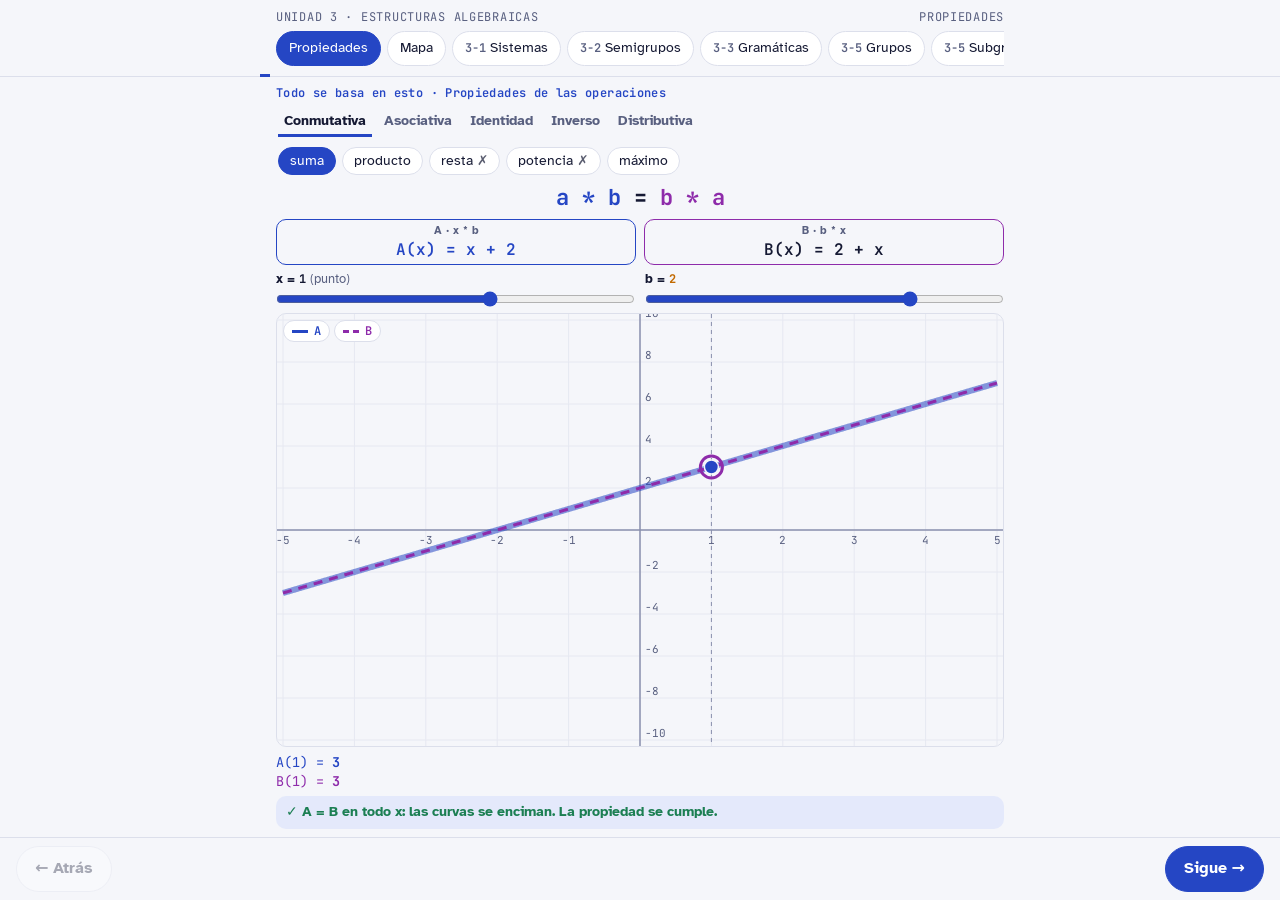
==== index.html @ 81db5b65 "Restaura modo diapositivas sin desplazamiento de pagina con barra minimalista (solo Atras y Sigue)" ====
<!doctype html><html lang="es"><head><meta charset="utf-8"><meta name="viewport" content="width=device-width,initial-scale=1,viewport-fit=cover"><style>body{margin:0}</style></head><body><title>Estructuras algebraicas</title>
<meta name="claude:viewport-fit-sides" content="cover">
<link rel="preconnect" href="https://fonts.googleapis.com">
<link rel="preconnect" href="https://fonts.gstatic.com" crossorigin>
<link rel="stylesheet" href="https://fonts.googleapis.com/css2?family=STIX+Two+Text:wght@400;600&display=swap">
<link rel="stylesheet" href="https://fonts.googleapis.com/css2?family=Atkinson+Hyperlegible:ital,wght@0,400;0,700;1,400&family=Fraunces:opsz,wght@9..144,500;9..144,700&family=JetBrains+Mono:wght@400;600&display=swap">
<style>
/* Layout: una columna de lectura (~720px) con barra de temas fija arriba; los laboratorios interactivos son las únicas tarjetas. */
:root{
  --bg:#F5F6FA; --bg-glass:rgba(245,246,250,.93); --surface:#FFFFFF; --ink:#151933; --muted:#596080; --line:#DCDFEB;
  --accent:#2546C4; --accent-ink:#FFFFFF; --accent-soft:#E4E9FB;
  --hi:#9A6400; --hi-soft:#FBF0D5;
  --ok:#1C7F53; --ok-soft:#DDF3E8; --bad:#B93434; --bad-soft:#F9E1E1;
  --chip-s:62%; --chip-l:86%; --chip-ink:#151933; --dot-l:56%;
  --cA:#2546C4; --cB:#8E2BAA; --cG:#1C8A4C; --cO:#C26A00; --cM:#8A90AD; --grid:#E6E8F1; --axis:#8A90AD; --neu-soft:#E4E9FB;
  --f-display:"Fraunces",Georgia,"Times New Roman",serif;
  --f-body:"Atkinson Hyperlegible",system-ui,-apple-system,"Segoe UI",sans-serif;
  --f-mono:"JetBrains Mono",ui-monospace,"SFMono-Regular",Menlo,Consolas,monospace;
}
@media (prefers-color-scheme: dark){
  :root:not([data-theme="light"]){
    --bg:#0D1020; --bg-glass:rgba(13,16,32,.93); --surface:#161A2E; --ink:#E7E9F5; --muted:#9BA1C2; --line:#2A3052;
    --accent:#93A7FF; --accent-ink:#0D1020; --accent-soft:#1E2752;
    --hi:#F0B544; --hi-soft:#3A2D10;
    --ok:#55C893; --ok-soft:#12321F; --bad:#FF8A8A; --bad-soft:#3B1818;
    --chip-s:42%; --chip-l:30%; --chip-ink:#EEF0FA; --dot-l:60%;
    --cA:#93A7FF; --cB:#D58BEB; --cG:#5BD08C; --cO:#F2A65A; --cM:#6E7499; --grid:#1F2440; --axis:#6E7499; --neu-soft:#1E2752;
    color-scheme:dark;
  }
}
:root[data-theme="dark"]{
  --bg:#0D1020; --bg-glass:rgba(13,16,32,.93); --surface:#161A2E; --ink:#E7E9F5; --muted:#9BA1C2; --line:#2A3052;
  --accent:#93A7FF; --accent-ink:#0D1020; --accent-soft:#1E2752;
  --hi:#F0B544; --hi-soft:#3A2D10;
  --ok:#55C893; --ok-soft:#12321F; --bad:#FF8A8A; --bad-soft:#3B1818;
  --chip-s:42%; --chip-l:30%; --chip-ink:#EEF0FA; --dot-l:60%;
    --cA:#93A7FF; --cB:#D58BEB; --cG:#5BD08C; --cO:#F2A65A; --cM:#6E7499; --grid:#1F2440; --axis:#6E7499; --neu-soft:#1E2752;
  color-scheme:dark;
}
*{box-sizing:border-box}
html{scroll-behavior:smooth;scroll-padding-top:96px}
@media (prefers-reduced-motion: reduce){html{scroll-behavior:auto}*{transition:none!important}}
body{background:var(--bg);color:var(--ink);font-family:var(--f-body);font-size:17px;line-height:1.6;-webkit-text-size-adjust:100%}
.wrap{max-width:760px;margin:0 auto;padding-left:max(16px,env(safe-area-inset-left,0px));padding-right:max(16px,env(safe-area-inset-right,0px))}

/* Barra superior */
.top{position:sticky;top:env(safe-area-inset-top,0px);z-index:20;background:var(--bg-glass);backdrop-filter:blur(8px);-webkit-backdrop-filter:blur(8px);border-bottom:1px solid var(--line)}
.top .wrap{display:flex;flex-direction:column;gap:4px;padding-block:8px 6px}
.brand{font-family:var(--f-mono);font-size:12px;letter-spacing:.06em;text-transform:uppercase;color:var(--muted);display:flex;justify-content:space-between;gap:8px}
.brand span:first-child{white-space:nowrap;overflow:hidden;text-overflow:ellipsis;min-width:0}
.brand span:last-child{flex:none}
.nav{display:flex;gap:6px;overflow-x:auto;scrollbar-width:none;padding-bottom:4px}
.nav::-webkit-scrollbar{display:none}
.nav a{flex:none;font-size:14px;text-decoration:none;color:var(--ink);border:1px solid var(--line);background:var(--surface);border-radius:999px;padding:5px 12px;white-space:nowrap}
.nav a b{font-family:var(--f-mono);font-weight:600;font-size:12px;color:var(--muted);margin-right:4px}
.nav a.on{background:var(--accent);border-color:var(--accent);color:var(--accent-ink)}
.nav a.on b{color:var(--accent-ink)}
.progress{height:3px;background:var(--accent);width:0;position:absolute;left:0;bottom:-1px}

/* Tipografía */
h1,h2,h3{font-family:var(--f-display);text-wrap:balance;line-height:1.15;margin:0}
h1{font-size:clamp(38px,9vw,64px);font-weight:700;letter-spacing:-.01em}
h2{font-size:clamp(28px,6vw,40px);font-weight:700}
h3{font-size:21px;font-weight:500;margin-top:8px}
p{margin:0}
.eyebrow{font-family:var(--f-mono);font-size:13px;font-weight:600;color:var(--accent);letter-spacing:.04em}
.lead{font-size:19px;color:var(--muted);max-width:62ch}
.tag{font-family:var(--f-mono);font-size:11.5px;font-weight:600;letter-spacing:.1em;text-transform:uppercase;color:var(--muted)}
.m{font-family:var(--f-mono);font-size:.92em;white-space:nowrap}
.m.w{white-space:normal}
.eq{font-family:var(--f-mono);font-size:15.5px;background:var(--accent-soft);border-radius:8px;padding:10px 12px;overflow-x:auto;white-space:nowrap}
strong{font-weight:700}
a{color:var(--accent)}

/* Secciones */
.hero{padding-block:40px 28px;display:flex;flex-direction:column;gap:18px}
section.topic{padding-block:44px;border-top:1px solid var(--line);display:flex;flex-direction:column;gap:26px}
.head{display:flex;flex-direction:column;gap:10px}
.block{display:flex;flex-direction:column;gap:12px}
.block > p, .block li{max-width:66ch}
ul.plain{margin:0;padding-left:20px;display:flex;flex-direction:column;gap:6px}

/* Lista de propiedades */
.props{display:grid;grid-template-columns:minmax(110px,auto) 1fr;margin:0;border-top:1px solid var(--line)}
.props dt,.props dd{margin:0;padding:9px 0;border-bottom:1px solid var(--line)}
.props dt{font-weight:700;padding-right:14px}
.props dd{min-width:0;overflow-x:auto}
@media (max-width:460px){.props{grid-template-columns:1fr}.props dt{border-bottom:0;padding-bottom:0}.props dd{padding-top:2px}}

/* Cadena de estructuras: de lo general a lo particular */
.chain-ends{display:flex;justify-content:space-between;gap:10px;font-size:13px;color:var(--muted)}
.chain{list-style:none;margin:0;padding:0;display:flex;flex-direction:column;max-width:520px}
.chain .st{display:flex;justify-content:space-between;align-items:baseline;gap:10px;padding:8px 12px;border-radius:8px;background:hsl(var(--h) var(--chip-s) var(--chip-l));color:var(--chip-ink)}
.chain .st a{color:inherit;font-weight:700;text-decoration:none}
.chain .st span{font-family:var(--f-mono);font-size:13px;opacity:.9;text-align:right}
.chain .ar{display:flex;align-items:center;gap:10px;padding:2px 0 2px 18px;font-size:14px;color:var(--muted)}
.chain .ar b{font-size:22px;line-height:1;color:var(--accent);font-weight:700}
.chain .ar em{font-style:normal;color:var(--ink);font-weight:700}
.chain .ar.big{padding-block:6px}
.chain{position:relative;padding-left:22px}
.chain::before{content:"";position:absolute;left:4px;top:0;bottom:0;width:6px;border-radius:3px;background:linear-gradient(#5C7CFA,#C2418F);transform-origin:top}
.chain .st.campo{box-shadow:0 0 0 0 transparent}
.chain.play .st,.chain.play .ar{animation:chIn .55s cubic-bezier(.2,.8,.2,1) both;animation-delay:calc(var(--i)*.34s)}
.chain.play .ar b{animation:chDrop .5s ease-out both;animation-delay:calc(var(--i)*.34s + .1s)}
.chain.play::before{animation:chBar 1.2s ease-out both;animation-delay:calc(var(--n)*.34s)}
.chain.play .st.campo{animation:chIn .55s cubic-bezier(.2,.8,.2,1) both,chGlow 1.6s ease-out both;animation-delay:calc(var(--i)*.34s),calc(var(--i)*.34s + .4s)}
.chain-ends,.onion-wrap{display:flex;flex-direction:column;gap:12px;max-width:560px}
.onion{width:100%;height:auto;display:block}
.onion text{font-family:"STIX Two Text","Times New Roman",serif}
.onion-panel{min-height:190px;display:flex;flex-direction:column;gap:6px}
.onion-panel .k{font-size:13px;color:var(--muted);letter-spacing:.06em}
.onion-panel .n{font-family:var(--f-display);font-size:30px;font-weight:700;line-height:1.1}
.onion-panel .d b{color:var(--hi)}
.onion-panel .o{color:var(--bad)}
.onion-panel .o i{color:var(--ink);font-style:normal}
.onion-panel ul{list-style:none;margin:0;padding:0;display:flex;flex-wrap:wrap;gap:2px 10px;font-size:17px}
.chain-note{transition:opacity .6s}
.chain-wrap.play .chain-ends,.chain-wrap.play .chain-note{animation:chFade .6s both;animation-delay:calc(var(--n)*.34s + .6s)}
@keyframes chIn{from{opacity:0;transform:translateX(-40px)}to{opacity:1;transform:none}}
@keyframes chDrop{from{opacity:0;transform:translateY(-14px)}to{opacity:1;transform:none}}
@keyframes chBar{from{transform:scaleY(0)}to{transform:scaleY(1)}}
@keyframes chGlow{0%{box-shadow:0 0 0 0 transparent}50%{box-shadow:0 0 34px 6px hsl(340 70% 55% / .6)}100%{box-shadow:0 0 22px 2px hsl(340 70% 55% / .35)}}
@keyframes chFade{from{opacity:0}to{opacity:1}}
@media (prefers-reduced-motion: reduce){.chain.play *,.chain.play::before,.chain-wrap.play *{animation:none!important}}
.chain-replay{align-self:flex-start}
.chain-note{font-size:14.5px;color:var(--muted);max-width:62ch}

/* Tablas */
.scroll{overflow-x:auto;max-width:100%}
table.data{border-collapse:collapse;font-size:15px;min-width:100%}
table.data th,table.data td{border-bottom:1px solid var(--line);padding:7px 10px;text-align:left;vertical-align:top}
table.data th{font-size:12px;letter-spacing:.06em;text-transform:uppercase;color:var(--muted);font-weight:700}
.yes{color:var(--ok);font-weight:700}
.no{color:var(--bad);font-weight:700}

/* Tabla de Cayley */
table.cayley{border-collapse:separate;border-spacing:3px;font-family:var(--f-mono);font-variant-numeric:tabular-nums;margin:0 auto}
table.cayley th{font-weight:600;color:var(--muted);min-width:34px;height:34px;text-align:center;font-size:14px}
table.cayley th.op{color:var(--accent)}
table.cayley th.id{color:var(--hi);text-decoration:underline}
table.cayley td{padding:0}
table.cayley td>button,table.cayley td>span{display:grid;place-items:center;width:100%;min-width:36px;height:36px;border:0;border-radius:6px;font:inherit;font-size:15px;background:hsl(var(--h) var(--chip-s) var(--chip-l));color:var(--chip-ink);cursor:pointer}
table.cayley td>span{cursor:default}
table.cayley.small td>span{min-width:30px;height:30px;font-size:13px}
table.cayley td.sel>*{outline:3px solid var(--accent);outline-offset:1px}
table.cayley td.mark>*{box-shadow:inset 0 0 0 2px var(--hi)}

/* Laboratorios */
.lab{background:var(--surface);border:1px solid var(--line);border-radius:14px;padding:18px 16px;display:flex;flex-direction:column;gap:14px;min-width:0}
.lab h3{margin:0}
.row{display:flex;flex-wrap:wrap;gap:8px;align-items:center}
.seg{display:flex;flex-wrap:wrap;gap:6px}
.btn{font:inherit;font-size:15px;border:1px solid var(--line);background:var(--bg);color:var(--ink);border-radius:999px;padding:7px 14px;cursor:pointer;min-height:38px}
.btn:hover{border-color:var(--accent)}
.btn.on,.btn.primary{background:var(--accent);border-color:var(--accent);color:var(--accent-ink)}
.btn:disabled{opacity:.45;cursor:not-allowed}
button:focus-visible,input:focus-visible,select:focus-visible,a:focus-visible,[tabindex]:focus-visible{outline:3px solid var(--accent);outline-offset:2px}
label.f{display:flex;flex-direction:column;gap:4px;font-size:13px;color:var(--muted);font-weight:700}
input.in,select.in{font:inherit;font-family:var(--f-mono);font-size:16px;color:var(--ink);background:var(--bg);border:1px solid var(--line);border-radius:8px;padding:7px 10px;min-width:0;width:100%}
.inputs{display:grid;grid-template-columns:repeat(auto-fit,minmax(120px,1fr));gap:10px}
.hint{font-size:14px;color:var(--muted)}
.checks{list-style:none;margin:0;padding:0;display:flex;flex-direction:column;gap:6px}
.checks li{display:flex;gap:10px;align-items:baseline;font-size:15.5px}
.pill{flex:none;font-family:var(--f-mono);font-size:12px;font-weight:600;padding:2px 8px;border-radius:999px}
.pill.y{background:var(--ok-soft);color:var(--ok)}
.pill.n{background:var(--bad-soft);color:var(--bad)}
.verdict{border-radius:10px;padding:10px 14px;font-weight:700;background:var(--accent-soft)}
.verdict.good{background:var(--ok-soft);color:var(--ok)}
.verdict.bad{background:var(--bad-soft);color:var(--bad)}
.verdict.warn{background:var(--hi-soft);color:var(--hi)}
.out{font-family:var(--f-mono);font-size:15px;overflow-x:auto;white-space:pre-wrap;word-break:break-all}

/* Chips de elementos */
.chips{display:flex;flex-wrap:wrap;gap:6px}
.chip{font-family:var(--f-mono);font-size:14px;padding:4px 10px;border-radius:999px;background:hsl(var(--h) var(--chip-s) var(--chip-l));color:var(--chip-ink);border:0}
button.chip{cursor:pointer;min-height:34px}
button.chip.on{outline:3px solid var(--accent);outline-offset:1px}
.coset{display:flex;gap:10px;align-items:center;flex-wrap:wrap}
.coset .lbl{font-family:var(--f-mono);font-size:13px;color:var(--muted);min-width:64px}

/* Triángulos de S3 */
.tris{display:grid;grid-template-columns:repeat(3,1fr);gap:8px}
.tris figure{margin:0;display:flex;flex-direction:column;align-items:center;gap:4px;min-width:0}
.tris figcaption{font-size:12.5px;color:var(--muted);text-align:center}
.tris svg{width:100%;max-width:130px;height:auto}
.perm{display:inline-grid;grid-template-columns:repeat(3,1.4em);font-family:var(--f-mono);text-align:center;border-left:2px solid var(--ink);border-right:2px solid var(--ink);border-radius:6px;padding:0 4px;line-height:1.35;vertical-align:middle}

/* Reloj de Lagrange */
.clock{width:100%;max-width:330px;height:auto;margin:0 auto;display:block}
.clock .pt{cursor:pointer}
.clock text{font-family:var(--f-mono);font-size:13px;font-weight:600;fill:var(--chip-ink);pointer-events:none}

/* Bits */
.bits{display:flex;flex-wrap:wrap;gap:4px;font-family:var(--f-mono)}
.bit{width:34px;height:40px;border-radius:6px;border:1px solid var(--line);background:var(--bg);color:var(--ink);font:inherit;font-size:17px;font-weight:600;cursor:pointer}
.bit.par{background:var(--hi-soft);color:var(--hi);border-color:var(--hi)}
.bit.err{background:var(--bad-soft);color:var(--bad);border-color:var(--bad)}
.bit.gap{margin-left:8px}

/* Preguntas */
.quiz{border-left:3px solid var(--hi);padding-left:14px;display:flex;flex-direction:column;gap:16px}
.q{display:flex;flex-direction:column;gap:8px}
.q-t{font-weight:700}
.opts{display:flex;flex-wrap:wrap;gap:6px}
.opt{font:inherit;font-size:15px;text-align:left;border:1px solid var(--line);background:var(--surface);color:var(--ink);border-radius:10px;padding:8px 12px;cursor:pointer}
.opt.right{background:var(--ok-soft);border-color:var(--ok);color:var(--ok);font-weight:700}
.opt.wrong{background:var(--bad-soft);border-color:var(--bad);color:var(--bad)}
.fb{font-size:15px}
.fb.good{color:var(--ok)}
.fb.bad{color:var(--bad)}

/* Aplicación */
.app{background:var(--hi-soft);border-radius:12px;padding:14px 16px;display:flex;flex-direction:column;gap:8px}
.app .tag{color:var(--hi)}
.app ul{margin:0;padding-left:20px;display:flex;flex-direction:column;gap:6px}


/* ===== Entrada: laboratorio de propiedades (una pantalla) ===== */
#entrada{height:calc(100vh - var(--hdr,76px));height:calc(100svh - var(--hdr,76px));min-height:520px;padding-block:8px 10px}
#entrada .plab{height:100%;display:grid;grid-template-rows:auto auto auto auto auto auto minmax(130px,1fr) auto auto;gap:6px;font-size:15px;line-height:1.35}
#entrada .peyebrow{font-family:var(--f-mono);font-size:12px;font-weight:600;color:var(--accent);letter-spacing:.03em;white-space:nowrap;overflow:hidden;text-overflow:ellipsis}
#entrada .cA{color:var(--cA)} #entrada .cB{color:var(--cB)} #entrada .cG{color:var(--cG)} #entrada .cO{color:var(--cO)} #entrada .cM{color:var(--cM)}
#entrada .hrow{display:flex;gap:6px;overflow-x:auto;scrollbar-width:none;padding:2px}
#entrada .hrow::-webkit-scrollbar{display:none}
#entrada .tab{flex:none;font:inherit;font-size:14px;font-weight:700;border:0;border-bottom:3px solid transparent;background:none;color:var(--muted);padding:3px 6px;cursor:pointer}
#entrada .tab.on{color:var(--ink);border-bottom-color:var(--accent)}
#entrada .btn{flex:none;font-size:13.5px;min-height:0;padding:4px 11px;background:var(--surface)}
#entrada .btn.on{background:var(--accent);border-color:var(--accent);color:var(--accent-ink)}
#entrada .btn .x{opacity:.7}
#entrada .formula{font-family:var(--f-mono);font-weight:700;font-size:clamp(15px,4.8vw,22px);text-align:center;white-space:nowrap;overflow:hidden}
#entrada .ab{display:grid;grid-template-columns:1fr 1fr;gap:8px}
#entrada .box{border:1.5px solid var(--line);border-radius:10px;padding:4px 8px;text-align:center;min-width:0}
#entrada .box.a{border-color:var(--cA)} #entrada .box.b{border-color:var(--cB)}
#entrada .box small{display:block;font-size:11px;color:var(--muted);font-weight:700}
#entrada .box .m{font-size:clamp(12px,3.5vw,16px);font-weight:600;display:block;overflow-wrap:anywhere;white-space:normal}
#entrada .sliders{display:grid;gap:10px}
#entrada .sliders label{display:flex;flex-direction:column;font-size:13px;font-weight:700;min-width:0;white-space:nowrap}
#entrada .sliders input{width:100%;accent-color:var(--accent);margin:2px 0 0}
#entrada .plot{position:relative;min-height:0;border:1px solid var(--line);border-radius:10px;overflow:hidden;background:var(--bg)}
#entrada .plot canvas{position:absolute;inset:0;width:100%;height:100%;touch-action:pan-y;cursor:crosshair}
#entrada .legend{position:absolute;left:6px;right:6px;top:6px;display:flex;flex-wrap:wrap;gap:4px;pointer-events:none}
#entrada .tog{pointer-events:auto;display:flex;align-items:center;gap:6px;font:inherit;font-family:var(--f-mono);font-size:12px;font-weight:600;border:1px solid var(--line);background:var(--surface);border-radius:999px;padding:2px 8px;cursor:pointer}
#entrada .tog.off{opacity:.4;text-decoration:line-through}
#entrada .sw{display:inline-block;width:16px;border-top:3px solid currentColor}
#entrada .sw.dash{border-top-style:dashed}
#entrada .read{font-family:var(--f-mono);font-size:13.5px;display:flex;flex-direction:column;gap:1px;white-space:nowrap;overflow:hidden}
#entrada .read span{overflow:hidden;text-overflow:ellipsis}
#entrada .verdict{border-radius:10px;padding:7px 10px;font-weight:700;font-size:14px;display:flex;flex-direction:column;gap:3px;background:var(--neu-soft)}
#entrada .verdict .note{font-weight:400;color:var(--ink);font-size:13px}

/* ===== Modo presentación: una diapositiva a la vez, sin desplazamiento de página ===== */
html.slides, html.slides body{height:100%;overflow:hidden}
html.slides main.wrap{position:fixed;left:0;right:0;top:var(--hdr,96px);bottom:var(--bar,64px);max-width:none;margin:0;padding:0;overflow:hidden}
html.slides main.wrap > section{display:none!important}
html.slides main.wrap > section.cur{display:flex!important;flex-direction:column;justify-content:safe center;gap:22px;height:100%;overflow-y:auto;overscroll-behavior:contain;
  max-width:760px;margin:0 auto;border-top:0;padding-block:14px 18px;padding-left:max(16px,env(safe-area-inset-left,0px));padding-right:max(16px,env(safe-area-inset-right,0px))}
html.slides main.wrap > section.cur > .off{display:none!important}
html.slides main.wrap > section.cur.topic{gap:14px}
html.slides main.wrap > section.cur .block{gap:9px}
html.slides main.wrap > section.cur .lab{gap:11px;padding:14px}
html.slides main.wrap > section.cur .props dt,html.slides main.wrap > section.cur .props dd{padding:6px 0}
html.slides main.wrap > section.cur.compact .head{gap:2px}
html.slides main.wrap > section.cur.compact .head .lead{display:none}
html.slides main.wrap > section.cur.compact .head h2{font-size:20px}
html.slides #entrada.cur{height:100%;min-height:0;padding-block:8px 8px}
html.slides footer{display:none}
.deck-bar{display:none}
html.slides .deck-bar{display:flex;position:fixed;left:0;right:0;bottom:0;z-index:30;align-items:center;justify-content:space-between;gap:10px;background:var(--bg-glass);backdrop-filter:blur(8px);-webkit-backdrop-filter:blur(8px);border-top:1px solid var(--line);
  padding-top:8px;padding-bottom:calc(8px + env(safe-area-inset-bottom,0px));padding-left:max(16px,env(safe-area-inset-left,0px));padding-right:max(16px,env(safe-area-inset-right,0px))}
.deck-bar .deck-btn{font:inherit;font-size:16px;font-weight:700;min-height:46px;padding:0 18px;border-radius:999px;border:1px solid var(--line);background:var(--surface);color:var(--ink);cursor:pointer}
.deck-bar .deck-btn.next{background:var(--accent);border-color:var(--accent);color:var(--accent-ink);margin-left:auto}
.deck-bar .deck-btn:disabled{opacity:.35;cursor:default}

/* Modal Cuadrado Conmutativo */
.square-modal-wrap{position:fixed;inset:0;background:rgba(0,0,0,0.65);z-index:95;display:none;align-items:center;justify-content:center;padding:14px;backdrop-filter:blur(4px)}
.square-modal-wrap.open{display:flex}
.square-modal{background:var(--surface);border:1px solid var(--line);border-radius:16px;width:100%;max-width:920px;height:86vh;max-height:820px;display:flex;flex-direction:column;overflow:hidden;box-shadow:0 18px 48px rgba(0,0,0,0.35)}
.square-modal-head{padding:10px 16px;border-bottom:1px solid var(--line);display:flex;align-items:center;justify-content:space-between;background:var(--bg)}
.square-modal-head h3{margin:0;font-size:16px;font-family:var(--f-display)}
.square-modal iframe{flex:1;border:0;width:100%;height:100%}
/* Mini-juegos Interactivos para la Exposición */
.game-box{border:2px solid var(--accent);background:var(--surface);border-radius:14px;padding:16px;display:flex;flex-direction:column;gap:12px;position:relative;box-shadow:0 4px 18px rgba(0,0,0,0.06);margin-block:12px}
.game-head{display:flex;flex-wrap:wrap;align-items:center;justify-content:space-between;gap:8px;border-bottom:1px solid var(--line);padding-bottom:10px}
.game-badge{background:var(--accent);color:var(--accent-ink);font-family:var(--f-mono);font-size:12px;font-weight:700;padding:3px 10px;border-radius:999px;letter-spacing:.03em}
.game-time{font-family:var(--f-mono);font-size:12px;color:var(--muted);font-weight:600}
.game-score{font-family:var(--f-mono);font-size:12.5px;font-weight:700;color:var(--hi);background:var(--hi-soft);padding:3px 9px;border-radius:6px}
.game-prompt{font-size:15.5px;font-weight:600;color:var(--ink);line-height:1.45;margin:0}
.game-opts{display:grid;grid-template-columns:repeat(auto-fit,minmax(130px,1fr));gap:8px}
.game-btn{font:inherit;font-family:var(--f-mono);font-size:13.5px;font-weight:600;padding:8px 12px;border:1.5px solid var(--line);border-radius:8px;background:var(--bg);color:var(--ink);cursor:pointer;transition:all .15s;text-align:center}
.game-btn:hover{border-color:var(--accent);background:var(--accent-soft)}
.game-feedback{border-radius:8px;padding:10px 14px;font-weight:700;font-size:13.5px;display:none;animation:chIn .25s ease-out;line-height:1.4}
.game-feedback.good{display:block;background:var(--ok-soft);color:var(--ok)}
.game-feedback.bad{display:block;background:var(--bad-soft);color:var(--bad)}
.game-feedback.info{display:block;background:var(--accent-soft);color:var(--accent)}
.game-foot{display:flex;justify-content:space-between;align-items:center;margin-top:2px;gap:8px;flex-wrap:wrap}
footer{padding-block:40px 60px;border-top:1px solid var(--line);color:var(--muted);font-size:14px}
</style>

<header class="top">
  <div class="wrap" style="position:relative">
    <div class="brand"><span>Unidad 3 · Estructuras algebraicas</span><span id="where">Propiedades</span></div>
    <nav class="nav" id="nav" aria-label="Temas">
      <a href="#entrada">Propiedades</a>
      <a href="#inicio">Mapa</a>
      <a href="#s31"><b>3-1</b>Sistemas</a>
      <a href="#s32"><b>3-2</b>Semigrupos</a>
      <a href="#s33"><b>3-3</b>Gramáticas</a>
      <a href="#s35"><b>3-5</b>Grupos</a>
      <a href="#lagrange"><b>3-5</b>Subgrupos y Lagrange</a>
      <a href="#anillos"><b>3-5</b>Anillos y campos</a>
      <a href="#s36"><b>3-6</b>Residuos</a>
      <a href="#s37"><b>3-7</b>Códigos</a>
    </nav>
    <div class="progress" id="progress"></div>
  </div>
</header>

<main class="wrap">

<!-- ============ INICIO ============ -->
<section id="entrada" data-name="Propiedades" aria-label="Laboratorio de propiedades">
<div class="plab">
  <p class="peyebrow">Todo se basa en esto · Propiedades de las operaciones</p>
  <div class="hrow" id="tabs" role="tablist" aria-label="Propiedad"></div>
  <div class="hrow" id="ops" role="group" aria-label="Operación"></div>
  <p class="formula" id="formula"></p>
  <div class="ab">
    <div class="box a"><small id="la"></small><span class="m cA" id="fA"></span></div>
    <div class="box b"><small id="lb"></small><span class="m" id="fB"></span></div>
  </div>
  <div class="sliders" id="sliders"></div>
  <div class="plot" id="plot">
    <canvas id="cv" aria-label="Gráfica de A y B"></canvas>
    <div class="legend" id="legend"></div>
  </div>
  <div class="read" id="read"></div>
  <div class="verdict" id="ver"></div>
</div>
</section>

<section class="hero" id="inicio" data-name="Mapa">
  <p class="eyebrow">Matemáticas discretas · Unidad 3</p>
  <h1>Estructuras algebraicas</h1>
  <p class="lead">Un conjunto más una operación más unas reglas. Con eso describimos desde la suma de enteros hasta las cadenas de un compilador, la aritmética de un procesador y los códigos que corrigen errores.</p>
  <div class="block">
    <div class="onion-wrap" id="onionWrap">
    <p class="tag">Cada regla nueva encierra a menos</p>
    <svg class="onion" id="onionSvg" viewBox="0 0 1080 960" role="img" aria-label="Estructuras anidadas: Campo dentro de Dominio entero dentro de Anillo… dentro de Sistema algebraico"></svg>
    <div class="onion-panel" id="onionPanel" aria-live="polite"></div>
    <button class="btn" id="onionReplay">▶ Repetir animación</button>
    </div>
  </div>
  <p class="hint">Cada tema tiene <strong>concepto</strong>, <strong>ejemplo</strong>, un laboratorio para <strong>probarlo</strong>, su <strong>aplicación</strong> y una pregunta rápida. Todo funciona en el celular.</p>

  <!-- Mini-juego 0 -->
  <div class="lab game-box" id="game0">
    <div class="game-head">
      <span class="game-badge">🎮 Mini-Juego · 2-3 min</span>
      <span class="game-time">Tema 0 · ¿En qué Óvalo Cae?</span>
      <span class="game-score" id="g0Score">Puntos: 0</span>
    </div>
    <p class="game-prompt">¿Hasta qué estructura algebraica llega este sistema antes de rebotar?</p>
    <div class="game-target" id="g0Target" style="font-family:var(--f-mono);font-size:22px;font-weight:700;text-align:center;padding:12px;background:var(--accent-soft);border-radius:10px;color:var(--accent)">
      (ℤ, -)
    </div>
    <div class="game-opts" id="g0Opts"></div>
    <div class="game-feedback" id="g0Feedback"></div>
    <div class="game-foot">
      <span class="hint">Voten en grupo y elijan la categoría más alta que cumple</span>
      <button class="btn" id="g0Next">🎲 Siguiente Sistema</button>
    </div>
  </div>
</section>

<!-- ============ 3-1 ============ -->
<section class="topic" id="s31" data-name="3-1 Sistemas">
  <div class="head">
    <p class="eyebrow">3-1</p>
    <h2>Sistemas algebraicos</h2>
    <p class="lead">Lo importante no son los elementos sino las propiedades de las operaciones. Si dos sistemas cumplen las mismas propiedades, lo que probamos para uno vale para el otro.</p>
  </div>

  <div class="block">
    <p class="tag">Concepto</p>
    <p>Una <strong>operación binaria</strong> <span class="m">*</span> en un conjunto <span class="m">S</span> asigna a cada par <span class="m">(a, b)</span> un único elemento <span class="m">a * b</span> que también está en <span class="m">S</span> (cerradura). Un <strong>sistema algebraico</strong> <span class="m">(S, *)</span> es el conjunto con una o más operaciones.</p>
    <dl class="props">
      <dt>Asociativa</dt><dd><span class="m">(a * b) * c = a * (b * c)</span></dd>
      <dt>Conmutativa</dt><dd><span class="m">a * b = b * a</span></dd>
      <dt>Identidad</dt><dd>existe <span class="m">e</span> con <span class="m">e * a = a * e = a</span></dd>
      <dt>Inverso</dt><dd>para cada <span class="m">a</span> existe <span class="m">a′</span> con <span class="m">a * a′ = a′ * a = e</span></dd>
      <dt>Distributiva</dt><dd><span class="m">a · (b + c) = a·b + a·c</span> (con dos operaciones)</dd>
      <dt>Cancelación</dt><dd><span class="m">a·b = a·c</span> y <span class="m">a ≠ 0</span> ⇒ <span class="m">b = c</span></dd>
    </dl>
  </div>

  <div class="block">
    <p class="tag">Ejemplos</p>
    <ul class="plain">
      <li><span class="m">(ℤ, +, ·)</span>: la suma es asociativa y conmutativa, su identidad es 0 y el inverso de <span class="m">a</span> es <span class="m">−a</span>. El producto es asociativo y conmutativo con identidad 1, y se distribuye sobre la suma.</li>
      <li><span class="m">(P(A), ∪, ∩)</span>, conjunto potencia: ∪ y ∩ son asociativas y conmutativas. La identidad de ∪ es <span class="m">∅</span> y la de ∩ es <span class="m">A</span>.</li>
      <li><span class="m">(ℤ, −)</span> <strong>no</strong> es asociativa: <span class="m">(5 − 3) − 1 = 1</span>, pero <span class="m">5 − (3 − 1) = 3</span>.</li>
    </ul>
  </div>

  <div class="lab" id="tablelab">
    <p class="tag">Pruébalo · Laboratorio de tablas</p>
    <h3>¿Qué propiedades cumple esta operación?</h3>
    <div class="seg" id="presets"></div>
    <div class="scroll"><table class="cayley" id="labtable"></table></div>
    <p class="hint">Toca una casilla para cambiar su resultado y observa cómo cambian las propiedades.</p>
    <ul class="checks" id="labchecks"></ul>
    <div class="verdict" id="labverdict"></div>
  </div>

  <div class="block">
    <p class="tag">Homomorfismo e isomorfismo</p>
    <p>Sean <span class="m">(S, *)</span> y <span class="m">(T, *′)</span>. Una función <span class="m">f : S → T</span> es un <strong>homomorfismo</strong> si respeta la operación:</p>
    <p class="eq">f(a * b) = f(a) *′ f(b)</p>
    <p>Si además <span class="m">f</span> es biyectiva, es un <strong>isomorfismo</strong> y escribimos <span class="m">S ≅ T</span>: son el mismo sistema con otros nombres.</p>
    <ul class="plain">
      <li><span class="m">g : (ℤ, +) → (ℤ₃, +₃)</span>, <span class="m">g(n) = n mod 3</span>, es homomorfismo.</li>
      <li><span class="m">f : (ℝ, +) → (ℝ⁺, ·)</span>, <span class="m">f(x) = 2ˣ</span>, es isomorfismo: <span class="m">2^(a+b) = 2ᵃ · 2ᵇ</span>.</li>
    </ul>
  </div>

  <div class="lab">
    <p class="tag">Pruébalo</p>
    <h3>¿g(a + b) = g(a) +₃ g(b)?</h3>
    <div class="inputs">
      <label class="f" for="hA">a<input class="in" id="hA" type="number" value="14" inputmode="numeric"></label>
      <label class="f" for="hB">b<input class="in" id="hB" type="number" value="-5" inputmode="numeric"></label>
    </div>
    <div class="out" id="homOut"></div>
    <div style="margin-top:12px">
      <button type="button" class="btn primary" id="btnOpenSquare" style="width:100%;font-size:14px;padding:8px 14px">🔲 Abrir Cuadrado Conmutativo Interactivo (Simulador de Homomorfismos)</button>
    </div>
  </div>

  <div class="block">
    <p class="tag">Congruencia, cociente y producto</p>
    <dl class="props">
      <dt>Relación de congruencia</dt><dd>Una relación de equivalencia <span class="m">R</span> en <span class="m">(S, *)</span> tal que si <span class="m">a R a′</span> y <span class="m">b R b′</span> entonces <span class="m">(a * b) R (a′ * b′)</span>.</dd>
      <dt>Álgebra cociente</dt><dd>Las clases <span class="m">[a]</span> forman <span class="m">S/R</span>, con la operación <span class="m">[a] ⊛ [b] = [a * b]</span>. En <span class="m">(ℤ, +)</span> con congruencia módulo <span class="m">n</span> se obtiene <span class="m">ℤ/R = ℤₙ</span>.</dd>
      <dt>Producto directo</dt><dd><span class="m">S × T</span> con <span class="m">(s₁, t₁)(s₂, t₂) = (s₁ * s₂, t₁ *′ t₂)</span>. Por ejemplo, <span class="m">ℤ₂ × ℤ₃</span>.</dd>
      <dt>Subálgebra</dt><dd>Un subconjunto cerrado bajo las operaciones del sistema.</dd>
    </dl>
  </div>

  <div class="app">
    <p class="tag">Aplicación</p>
    <ul>
      <li>Los enteros de 32 bits de un procesador forman <span class="m">ℤ₂³²</span>: la suma es módulo 2³². Por eso <span class="m">2 147 483 647 + 1</span> "da la vuelta" a <span class="m">−2 147 483 648</span> (desbordamiento).</li>
      <li>Los tipos de datos abstractos (pilas, colas, conjuntos) se especifican como sistemas algebraicos: valores, operaciones y las leyes que cumplen.</li>
    </ul>
  </div>
  <!-- Mini-juego 1 -->
  <div class="lab game-box" id="game1">
    <div class="game-head">
      <span class="game-badge">🎮 Mini-Juego · 2-3 min</span>
      <span class="game-time">Tema 3-1 · El Sudoku de Cayley</span>
      <span class="game-score" id="g1Score">Puntos: 0</span>
    </div>
    <p class="game-prompt">En la tabla de un grupo ningún elemento se repite en fila ni columna (Cuadrado Latino). ¿Qué elemento va en la casilla <strong style="color:var(--hi)">?</strong></p>
    <div class="scroll" style="display:flex;justify-content:center"><table class="cayley" id="g1Table"></table></div>
    <div class="game-opts" id="g1Opts" style="margin-top:6px"></div>
    <div class="game-feedback" id="g1Feedback"></div>
    <div class="game-foot">
      <span class="hint">Pista: Revisa los elementos que ya están en esa fila y columna</span>
      <button class="btn" id="g1Next">🎲 Otra Tabla</button>
    </div>
  </div>

  <div class="quiz" data-quiz="s31"></div>
</section>

<!-- ============ 3-2 ============ -->
<section class="topic" id="s32" data-name="3-2 Semigrupos">
  <div class="head">
    <p class="eyebrow">3-2</p>
    <h2>Semigrupos y monoides</h2>
    <p class="lead">Las estructuras más simples con propiedades útiles: basta con que la operación sea asociativa.</p>
  </div>

  <div class="block">
    <p class="tag">Concepto</p>
    <dl class="props">
      <dt>Semigrupo</dt><dd><span class="m">(S, *)</span> donde <span class="m">*</span> es asociativa.</dd>
      <dt>Monoide</dt><dd>Semigrupo con elemento identidad <span class="m">e</span>.</dd>
      <dt>Conmutativo</dt><dd>Si además <span class="m">a * b = b * a</span>.</dd>
      <dt>Potencias</dt><dd><span class="m">aⁿ = a * a * … * a</span> y se cumple <span class="m">aᵐ * aⁿ = aᵐ⁺ⁿ</span>.</dd>
    </dl>
  </div>

  <div class="block">
    <p class="tag">Ejemplos</p>
    <div class="scroll">
      <table class="data">
        <thead><tr><th>Sistema</th><th>¿Semigrupo?</th><th>¿Monoide?</th></tr></thead>
        <tbody>
          <tr><td class="m">(ℤ⁺, +)</td><td class="yes">sí</td><td class="no">no, 0 ∉ ℤ⁺</td></tr>
          <tr><td class="m">(ℕ, +)</td><td class="yes">sí</td><td class="yes">sí, e = 0</td></tr>
          <tr><td class="m">(ℤ, ·)</td><td class="yes">sí</td><td class="yes">sí, e = 1</td></tr>
          <tr><td class="m">(P(S), ∪)</td><td class="yes">sí</td><td class="yes">sí, e = ∅</td></tr>
          <tr><td class="m">(P(S), ∩)</td><td class="yes">sí</td><td class="yes">sí, e = S</td></tr>
          <tr><td>Cadenas <span class="m">(A*, ·)</span></td><td class="yes">sí</td><td class="yes">sí, e = Λ (cadena vacía)</td></tr>
          <tr><td>Funciones <span class="m">X → X</span> con <span class="m">∘</span></td><td class="yes">sí</td><td class="yes">sí, e = función identidad</td></tr>
          <tr><td class="m">(ℤ, −)</td><td class="no">no</td><td>—</td></tr>
        </tbody>
      </table>
    </div>
    <p><strong>Semigrupo libre <span class="m">A*</span></strong>: todas las cadenas finitas sobre un alfabeto <span class="m">A</span>, con la concatenación. Es asociativa, pero <strong>no</strong> conmutativa.</p>
  </div>

  <div class="lab">
    <p class="tag">Pruébalo · Concatenación</p>
    <h3>El monoide de las cadenas</h3>
    <div class="inputs">
      <label class="f" for="sx">x<input class="in" id="sx" value="ab" autocomplete="off" autocapitalize="off"></label>
      <label class="f" for="sy">y<input class="in" id="sy" value="ccb" autocomplete="off" autocapitalize="off"></label>
    </div>
    <ul class="checks" id="strOut"></ul>
  </div>

  <div class="block">
    <p class="tag">Subestructuras y homomorfismos</p>
    <dl class="props">
      <dt>Subsemigrupo / submonoide</dt><dd>Un subconjunto <span class="m">T ⊆ S</span> cerrado bajo <span class="m">*</span> (que además contiene a <span class="m">e</span> si es submonoide). Ejemplos: los pares en <span class="m">(ℕ, +)</span>; las cadenas de longitud par en <span class="m">A*</span>.</dd>
      <dt>Homomorfismo</dt><dd><span class="m">f(a * b) = f(a) *′ f(b)</span>. Entre monoides, además <span class="m">f(e) = e′</span>. La composición de homomorfismos es homomorfismo.</dd>
      <dt>Ejemplo</dt><dd>La longitud <span class="m">ℓ : (A*, ·) → (ℕ, +)</span>: <span class="m">ℓ(xy) = ℓ(x) + ℓ(y)</span> y <span class="m">ℓ(Λ) = 0</span>.</dd>
      <dt>Teorema fundamental</dt><dd>Si <span class="m">f : S → T</span> es homomorfismo sobre y <span class="m">a R b ⇔ f(a) = f(b)</span>, entonces <span class="m">S/R ≅ T</span>.</dd>
      <dt>Producto</dt><dd>Si <span class="m">S</span> y <span class="m">T</span> son semigrupos (monoides), <span class="m">S × T</span> también lo es.</dd>
    </dl>
  </div>

  <div class="lab" data-zn="+">
    <p class="tag">Pruébalo · ℤₙ</p>
    <h3>ℤₙ es monoide con +ₙ y con ×ₙ</h3>
  </div>

  <div class="app">
    <p class="tag">Aplicación</p>
    <ul>
      <li><strong>Cómputo en paralelo (reduce/fold, MapReduce):</strong> para sumar millones de datos repartidos en varias máquinas, cada una suma su parte y luego se combinan. Funciona porque <span class="m">(ℕ, +)</span> es monoide: la asociatividad permite agrupar en cualquier orden y la identidad 0 es el valor inicial.</li>
      <li>Procesadores de texto y lenguajes de programación trabajan con el monoide de cadenas. Las transiciones de una máquina de estados también forman un monoide.</li>
    </ul>
  </div>
  <!-- Mini-juego 2 -->
  <div class="lab game-box" id="game2">
    <div class="game-head">
      <span class="game-badge">🎮 Mini-Juego · 2-3 min</span>
      <span class="game-time">Tema 3-2 · ¿Conmutan o Chocan?</span>
      <span class="game-score" id="g2Score">Puntos: 0</span>
    </div>
    <p class="game-prompt">En el monoide libre de cadenas (A*, ·), ¿estas dos palabras conmutan (xy = yx) o chocan (xy ≠ yx)?</p>
    <div style="display:flex;gap:12px;justify-content:center;font-family:var(--f-mono);font-size:18px;font-weight:700">
      <span class="box" style="padding:6px 14px;border-color:var(--cA)">x = "<span id="g2X">ab</span>"</span>
      <span class="box" style="padding:6px 14px;border-color:var(--cB)">y = "<span id="g2Y">ba</span>"</span>
    </div>
    <div class="game-opts" style="grid-template-columns:1fr 1fr">
      <button class="game-btn" id="g2Yes">🤝 SÍ Conmutan (xy = yx)</button>
      <button class="game-btn" id="g2No">💥 NO Conmutan (xy ≠ yx)</button>
    </div>
    <div class="game-feedback" id="g2Feedback"></div>
    <div class="game-foot">
      <span class="hint">Recuerda: la concatenación en general NO es conmutativa</span>
      <button class="btn" id="g2Next">🎲 Otro Par</button>
    </div>
  </div>

  <div class="quiz" data-quiz="s32"></div>
</section>

<!-- ============ 3-3 ============ -->
<section class="topic" id="s33" data-name="3-3 Gramáticas">
  <div class="head">
    <p class="eyebrow">3-3</p>
    <h2>Gramáticas y lenguajes</h2>
    <p class="lead">Un lenguaje es un subconjunto de <span class="m">A*</span>. Una gramática es un conjunto finito de reglas que genera un lenguaje que puede ser infinito.</p>
  </div>

  <div class="block">
    <p class="tag">Concepto</p>
    <p>Una <strong>gramática de estructura de frase</strong> es <span class="m">G = (V, S, v₀, ↦)</span>:</p>
    <dl class="props">
      <dt>V</dt><dd>vocabulario: todos los símbolos</dd>
      <dt>S ⊆ V</dt><dd>símbolos terminales (los que aparecen en las cadenas finales). <span class="m">N = V − S</span> son los no terminales.</dd>
      <dt>v₀</dt><dd>símbolo inicial (no terminal)</dd>
      <dt>↦</dt><dd>producciones <span class="m">w ↦ w′</span>: reemplazar <span class="m">w</span> por <span class="m">w′</span></dd>
      <dt>L(G)</dt><dd>lenguaje: las cadenas de solo terminales que se pueden <strong>derivar</strong> desde <span class="m">v₀</span></dd>
    </dl>
    <p><strong>Clasificación de Chomsky:</strong> tipo 0 (sin restricción), tipo 1 (sensible al contexto), tipo 2 (libre de contexto: el lado izquierdo es un solo no terminal) y tipo 3 (regular: <span class="m">w ↦ a</span> o <span class="m">w ↦ a w′</span>).</p>
    <p><strong>Notación BNF</strong>, usada para definir lenguajes de programación:</p>
    <p class="eq">&lt;identificador&gt; ::= &lt;letra&gt; | &lt;identificador&gt;&lt;letra&gt; | &lt;identificador&gt;&lt;dígito&gt;</p>
  </div>

  <div class="block">
    <p class="tag">Ejemplo</p>
    <p><span class="m">V = {v₀, a, b}</span>, <span class="m">S = {a, b}</span>, producciones <span class="m">v₀ ↦ a v₀ b</span> y <span class="m">v₀ ↦ ab</span>. Entonces <span class="m w">L(G) = { aⁿbⁿ : n ≥ 1 } = {ab, aabb, aaabbb, …}</span>.</p>
  </div>

  <div class="lab">
    <p class="tag">Pruébalo · Derivación</p>
    <h3>Deriva una cadena paso a paso</h3>
    <div class="row">
      <button class="btn" id="g1">v₀ ↦ a v₀ b</button>
      <button class="btn" id="g2">v₀ ↦ ab</button>
      <button class="btn" id="g0">Reiniciar</button>
    </div>
    <div class="out" id="gOut"></div>
    <div class="verdict" id="gVerdict"></div>
  </div>

  <div class="lab">
    <p class="tag">Pruébalo · BNF</p>
    <h3>¿Es un identificador válido?</h3>
    <label class="f" for="idIn">Escribe un nombre de variable<input class="in" id="idIn" value="suma2" autocomplete="off" autocapitalize="off"></label>
    <div class="verdict" id="idOut"></div>
  </div>

  <div class="app">
    <p class="tag">Aplicación</p>
    <ul>
      <li><strong>Compiladores:</strong> el analizador sintáctico (parser) verifica que tu programa se pueda derivar con la gramática del lenguaje. Si no, marca "error de sintaxis".</li>
      <li>Las expresiones regulares (gramáticas tipo 3) validan correos y contraseñas y sirven para buscar texto.</li>
    </ul>
  </div>
  <!-- Mini-juego 3 -->
  <div class="lab game-box" id="game3">
    <div class="game-head">
      <span class="game-badge">🎮 Mini-Juego · 2-3 min</span>
      <span class="game-time">Tema 3-3 · ¿Compila o Explota?</span>
      <span class="game-score" id="g3Score">Puntos: 0</span>
    </div>
    <p class="game-prompt">Bajo la regla BNF de identificadores: uno de estos 3 tokens provocará un <strong>Syntax Error</strong> en el compilador. ¿Cuál es?</p>
    <div class="game-opts" id="g3Opts"></div>
    <div class="game-feedback" id="g3Feedback"></div>
    <div class="game-foot">
      <span class="hint">Regla: debe iniciar con letra y contener solo letras o dígitos</span>
      <button class="btn" id="g3Next">🎲 Otra Terna</button>
    </div>
  </div>

  <div class="quiz" data-quiz="s33"></div>
</section>

<!-- ============ 3-5 GRUPOS ============ -->
<section class="topic" id="s35" data-name="3-5 Grupos">
  <div class="head">
    <p class="eyebrow">3-5</p>
    <h2>Grupos</h2>
    <p class="lead">Un monoide donde todo elemento se puede "deshacer". Es la estructura algebraica más importante.</p>
  </div>

  <div class="block">
    <p class="tag">Concepto</p>
    <p><span class="m">(G, *)</span> es un <strong>grupo</strong> si:</p>
    <dl class="props">
      <dt>1. Asociativa</dt><dd><span class="m">(a * b) * c = a * (b * c)</span></dd>
      <dt>2. Identidad</dt><dd>existe <span class="m">e</span> con <span class="m">a * e = e * a = a</span></dd>
      <dt>3. Inversos</dt><dd>cada <span class="m">a</span> tiene <span class="m">a⁻¹</span> con <span class="m">a * a⁻¹ = a⁻¹ * a = e</span></dd>
    </dl>
    <p>Es <strong>abeliano</strong> si además es conmutativo. El <strong>orden</strong> <span class="m">|G|</span> es su número de elementos.</p>
  </div>

  <div class="block">
    <p class="tag">Propiedades</p>
    <ul class="plain">
      <li>La identidad es única y cada elemento tiene un único inverso.</li>
      <li><span class="m">(a⁻¹)⁻¹ = a</span> y <span class="m">(a * b)⁻¹ = b⁻¹ * a⁻¹</span>.</li>
      <li>Cancelación: <span class="m">a * b = a * c ⇒ b = c</span>.</li>
      <li><span class="m">a * x = b</span> tiene solución única: <span class="m">x = a⁻¹ * b</span>.</li>
      <li>En la tabla de un grupo finito, <strong>cada elemento aparece exactamente una vez en cada renglón y en cada columna</strong>.</li>
    </ul>
  </div>

  <div class="block">
    <p class="tag">Ejemplos</p>
    <ul class="plain">
      <li>Son grupos: <span class="m">(ℤ, +)</span>, <span class="m">(ℚ − {0}, ·)</span>, <span class="m">(ℝ⁺, ·)</span>, <span class="m">(ℤₙ, +ₙ)</span>.</li>
      <li>No son grupos: <span class="m">(ℤ, ·)</span>, porque 2 no tiene inverso, y <span class="m">(ℕ, +)</span>.</li>
      <li>Con 1, 2 o 3 elementos solo hay un grupo (salvo isomorfismo). Con 4 hay dos: <span class="m">ℤ₄</span> y el grupo de Klein. Compáralos en el <a href="#tablelab">laboratorio de tablas</a>.</li>
      <li><strong>Grupo cíclico:</strong> <span class="m">G = ⟨a⟩ = {aⁿ}</span>, generado por un solo elemento. <span class="m">ℤₙ</span> es cíclico (generado por 1) y todo grupo cíclico es abeliano.</li>
    </ul>
  </div>

  <div class="block">
    <p class="tag">Grupos de permutaciones</p>
    <p>Una <strong>permutación</strong> de <span class="m">A</span> es una biyección <span class="m">A → A</span>. Con la composición forman el <strong>grupo simétrico <span class="m">Sₙ</span></strong>, de orden <span class="m">n!</span>, que no es abeliano para <span class="m">n ≥ 3</span>. Se escriben en dos renglones: arriba cada elemento y abajo su imagen.</p>
    <p><span class="m">S₃</span> son las 6 simetrías de un triángulo equilátero: 3 rotaciones (<span class="m">ρ₀, ρ₁, ρ₂</span>) y 3 reflexiones (<span class="m">μ₁, μ₂, μ₃</span>). Las 8 simetrías del cuadrado forman el <strong>grupo diédrico <span class="m">D₄</span></strong>.</p>
  </div>

  <div class="lab">
    <p class="tag">Pruébalo · S₃</p>
    <h3>Compón dos simetrías del triángulo</h3>
    <div class="block" style="gap:6px"><span class="hint">Primero aplica <strong>p</strong>:</span><div class="seg" id="s3p"></div></div>
    <div class="block" style="gap:6px"><span class="hint">Luego aplica <strong>q</strong>:</span><div class="seg" id="s3q"></div></div>
    <div class="tris" id="s3tris"></div>
    <div class="out" id="s3out"></div>
    <details>
      <summary class="hint" style="cursor:pointer">Ver la tabla completa de S₃ (renglón = primero, columna = luego)</summary>
      <div class="scroll" style="margin-top:10px"><table class="cayley small" id="s3table"></table></div>
    </details>
  </div>

  <div class="app">
    <p class="tag">Aplicación</p>
    <ul>
      <li>Los movimientos del <strong>cubo de Rubik</strong> forman un grupo de permutaciones con 43 252 003 274 489 856 000 elementos. Los algoritmos para resolverlo usan teoría de grupos.</li>
      <li><strong>Gráficos por computadora y videojuegos:</strong> rotar y reflejar figuras es componer elementos de un grupo de simetrías.</li>
      <li>En química y cristalografía las moléculas y cristales se clasifican por su grupo de simetrías.</li>
    </ul>
  </div>
  <!-- Mini-juego 4 -->
  <div class="lab game-box" id="game4">
    <div class="game-head">
      <span class="game-badge">🎮 Mini-Juego · 2-3 min</span>
      <span class="game-time">Tema 3-5 · Triángulo Loco de S₃</span>
      <span class="game-score" id="g4Score">Puntos: 0</span>
    </div>
    <p class="game-prompt" id="g4Prompt">Aplica la rotación ρ₁ (120°) seguida de la reflexión μ₁ (espejo vertical). ¿Dónde quedará el <strong>Vértice 1</strong>?</p>
    <div class="game-opts" id="g4Opts">
      <button class="game-btn" data-v="top">Arriba (Posición 1)</button>
      <button class="game-btn" data-v="right">Abajo-Derecha (Posición 2)</button>
      <button class="game-btn" data-v="left">Abajo-Izquierda (Posición 3)</button>
    </div>
    <div class="game-feedback" id="g4Feedback"></div>
    <div class="game-foot">
      <button class="btn primary" id="g4Anim">▶ Animar y Comprobar</button>
      <button class="btn" id="g4Next">🎲 Otra Maniobra</button>
    </div>
  </div>

  <div class="quiz" data-quiz="s35"></div>
</section>

<!-- ============ SUBGRUPOS / LAGRANGE ============ -->
<section class="topic" id="lagrange" data-name="3-5 Lagrange">
  <div class="head">
    <p class="eyebrow">3-5 · continuación</p>
    <h2>Subgrupos, clases laterales y Lagrange</h2>
    <p class="lead">Dentro de un grupo hay grupos más pequeños. El teorema de Lagrange dice qué tamaños pueden tener.</p>
  </div>

  <div class="block">
    <p class="tag">Concepto</p>
    <dl class="props">
      <dt>Subgrupo</dt><dd><span class="m">H ⊆ G</span> que contiene a <span class="m">e</span>, es cerrado bajo <span class="m">*</span> y contiene los inversos de sus elementos. Los subgrupos de <span class="m">ℤ₆</span> son <span class="m">{0}</span>, <span class="m">{0, 3}</span>, <span class="m">{0, 2, 4}</span> y <span class="m">ℤ₆</span>.</dd>
      <dt>Orden de a</dt><dd>El menor <span class="m">k &gt; 0</span> con <span class="m">aᵏ = e</span>. Es el tamaño de <span class="m">⟨a⟩</span>.</dd>
      <dt>Clase lateral</dt><dd><span class="m">aH = {a * h : h ∈ H}</span> (izquierda) y <span class="m">Ha</span> (derecha). Las clases laterales parten a <span class="m">G</span> en bloques del mismo tamaño <span class="m">|H|</span>.</dd>
    </dl>
    <p class="eq">Teorema de Lagrange: |H| divide a |G|, y |G| = |H| · [G : H]</p>
    <p><span class="m">[G : H]</span> es el número de clases laterales. <strong>Consecuencias:</strong> el orden de cada elemento divide a <span class="m">|G|</span>; <span class="m">a^|G| = e</span>; todo grupo de orden primo es cíclico.</p>
  </div>

  <div class="lab">
    <p class="tag">Pruébalo · ℤₙ como reloj</p>
    <h3>Toca un número para generar su subgrupo</h3>
    <div class="row">
      <label class="f" for="lgN" style="flex-direction:row;align-items:center;gap:8px">n =
        <select class="in" id="lgN" style="width:auto"></select>
      </label>
    </div>
    <svg class="clock" id="clock" viewBox="0 0 240 240" role="group" aria-label="Elementos de Z n en círculo"></svg>
    <div id="cosets" class="block" style="gap:8px"></div>
    <div class="verdict" id="lgVerdict"></div>
    <p class="hint" id="lgGens"></p>
  </div>

  <div class="block">
    <p class="tag">Homomorfismos de grupos</p>
    <dl class="props">
      <dt>Homomorfismo</dt><dd><span class="m">f(a * b) = f(a) *′ f(b)</span>. Siempre cumple <span class="m">f(e) = e′</span> y <span class="m">f(a⁻¹) = f(a)⁻¹</span>.</dd>
      <dt>Núcleo</dt><dd><span class="m">ker f = {a ∈ G : f(a) = e′}</span>. Es un subgrupo normal.</dd>
      <dt>Ejemplo 1</dt><dd><span class="m">f : ℤ → ℤₙ</span>, <span class="m">f(k) = k mod n</span>. Su núcleo son los múltiplos de <span class="m">n</span>.</dd>
      <dt>Ejemplo 2</dt><dd>El signo <span class="m">S₃ → ({1, −1}, ·)</span> manda las rotaciones a 1 y las reflexiones a −1. Su núcleo es <span class="m">{ρ₀, ρ₁, ρ₂}</span>.</dd>
      <dt>Teorema de Cayley</dt><dd>Todo grupo finito de orden <span class="m">n</span> es isomorfo a un grupo de permutaciones de <span class="m">n</span> elementos.</dd>
    </dl>
  </div>

  <div class="block">
    <p class="tag">Subgrupos normales y grupo cociente</p>
    <dl class="props">
      <dt>Subgrupo normal</dt><dd><span class="m">N</span> con <span class="m">aN = Na</span> para todo <span class="m">a</span>. En un grupo abeliano todo subgrupo es normal. En <span class="m">S₃</span>, <span class="m">{ρ₀, ρ₁, ρ₂}</span> es normal y <span class="m">{ρ₀, μ₁}</span> no lo es.</dd>
      <dt>Grupo cociente</dt><dd><span class="m">G/N</span>: las clases laterales con <span class="m">(aN)(bN) = (ab)N</span>. Ejemplo: <span class="m">ℤ₆/{0,3} = {{0,3}, {1,4}, {2,5}} ≅ ℤ₃</span>.</dd>
      <dt>Teorema fundamental</dt><dd>Si <span class="m">f : G → G′</span> es homomorfismo sobre, entonces <span class="m">G / ker f ≅ G′</span>.</dd>
      <dt>Producto directo</dt><dd><span class="m">G₁ × G₂</span>, operando componente a componente. <span class="m">ℤ₂ × ℤ₃ ≅ ℤ₆</span>, pero <span class="m">ℤ₂ × ℤ₂ ≇ ℤ₄</span> (es el grupo de Klein). En general, <span class="m">ℤₘ × ℤₙ ≅ ℤₘₙ ⇔ mcd(m, n) = 1</span>.</dd>
    </dl>
  </div>

  <div class="block">
    <p class="tag">Descomposición de grupos</p>
    <p>El producto directo sirve para <strong>armar todos los grupos abelianos finitos</strong> a partir de grupos cíclicos, como los números se arman con primos.</p>
    <dl class="props">
      <dt>Teorema 3-5-10</dt><dd>Si <span class="m">G</span> es cíclico de orden <span class="m w">n = p₁^k₁ · p₂^k₂ ··· pₘ^kₘ</span> (los <span class="m">pᵢ</span> primos distintos), entonces <span class="m w">G ≅ ℤ_{p₁^k₁} × ℤ_{p₂^k₂} × ··· × ℤ_{pₘ^kₘ}</span>. Ejemplo: <span class="m">12 = 2²·3</span>, así que <span class="m">ℤ₁₂ ≅ ℤ₄ × ℤ₃</span>.</dd>
      <dt>Teorema 3-5-11</dt><dd><strong>Todo grupo abeliano finito</strong> es isomorfo a un producto directo de grupos cíclicos cuyos órdenes son potencias de primos.</dd>
      <dt>Ejemplo</dt><dd>Los grupos abelianos de orden <span class="m">8 = 2³</span> son exactamente tres: <span class="m">ℤ₈</span>, <span class="m">ℤ₄ × ℤ₂</span> y <span class="m">ℤ₂ × ℤ₂ × ℤ₂</span>. Uno por cada forma de partir el exponente 3: <span class="m">3</span>, <span class="m">2+1</span>, <span class="m">1+1+1</span>.</dd>
    </dl>
  </div>

  <div class="lab">
    <p class="tag">Pruébalo · Grupos abelianos de orden n</p>
    <h3>¿Cuántos grupos abelianos hay de cada tamaño?</h3>
    <div class="inputs">
      <label class="f" for="abN">n (orden del grupo)<input class="in" id="abN" type="number" value="12" min="2" max="500" inputmode="numeric"></label>
    </div>
    <div class="out" id="abOut"></div>
    <div class="verdict" id="abVer"></div>
  </div>

  <div class="app">
    <p class="tag">Aplicación</p>
    <ul>
      <li><strong>Criptografía (Diffie–Hellman, curvas elípticas):</strong> se usan grupos de orden primo. Por Lagrange, sus únicos subgrupos son el trivial y el grupo completo, así que cualquier elemento distinto de <span class="m">e</span> genera todo el grupo.</li>
      <li>Lagrange da una prueba rápida: un subconjunto de 5 elementos de un grupo de 12 nunca puede ser subgrupo, porque 5 no divide a 12.</li>
    </ul>
  </div>
  <!-- Mini-juego 5 -->
  <div class="lab game-box" id="game5">
    <div class="game-head">
      <span class="game-badge">🎮 Mini-Juego · 2-3 min</span>
      <span class="game-time">Tema 3-5 · El Impostor de Lagrange</span>
      <span class="game-score" id="g5Score">Puntos: 0</span>
    </div>
    <p class="game-prompt">En un grupo de orden <strong style="color:var(--accent)" id="g5Ord">|G| = 24</strong>: tres de estos tamaños de subgrupo son posibles, pero uno es un <strong>IMPOSTOR</strong> que viola a Lagrange (|H| debe dividir a |G|). ¡Expúlsalo!</p>
    <div class="game-opts" id="g5Opts"></div>
    <div class="game-feedback" id="g5Feedback"></div>
    <div class="game-foot">
      <span class="hint">Regla: |H| divide exactamente a |G|</span>
      <button class="btn" id="g5Next">🎲 Otro Grupo</button>
    </div>
  </div>

  <div class="quiz" data-quiz="lagrange"></div>
</section>

<!-- ============ ANILLOS ============ -->
<section class="topic" id="anillos" data-name="3-5 Anillos">
  <div class="head">
    <p class="eyebrow">3-5 · sistemas con dos operaciones</p>
    <h2>Anillos, dominios enteros y campos</h2>
    <p class="lead">Cuando tenemos suma y multiplicación a la vez, como en los enteros.</p>
  </div>

  <div class="block">
    <p class="tag">Concepto</p>
    <p><span class="m">(R, +, ·)</span> es un <strong>anillo</strong> si:</p>
    <dl class="props">
      <dt>1.</dt><dd><span class="m">(R, +)</span> es un grupo abeliano</dd>
      <dt>2.</dt><dd><span class="m">·</span> es asociativa</dd>
      <dt>3.</dt><dd>distributivas: <span class="m">a(b + c) = ab + ac</span> y <span class="m">(a + b)c = ac + bc</span></dd>
    </dl>
    <dl class="props">
      <dt>Divisores de cero</dt><dd><span class="m">a ≠ 0</span>, <span class="m">b ≠ 0</span> con <span class="m">ab = 0</span>.</dd>
      <dt>Dominio entero</dt><dd>Anillo conmutativo, con identidad 1 y sin divisores de cero.</dd>
      <dt>Campo</dt><dd>Anillo conmutativo con identidad donde todo <span class="m">a ≠ 0</span> tiene inverso multiplicativo.</dd>
      <dt>Homomorfismo</dt><dd><span class="m">f(a + b) = f(a) + f(b)</span> y <span class="m">f(ab) = f(a)f(b)</span>. Ejemplo: <span class="m">ℤ → ℤₙ</span>.</dd>
    </dl>
  </div>

  <div class="block">
    <p class="tag">Ejemplos</p>
    <ul class="plain">
      <li><span class="m">ℤ</span> es dominio entero pero <strong>no</strong> campo (2 no tiene inverso). <span class="m">ℚ</span>, <span class="m">ℝ</span> y <span class="m">ℂ</span> son campos.</li>
      <li><span class="m">ℤₙ</span> es anillo conmutativo con identidad. <span class="m">ℤₚ</span> es campo <strong>si y solo si p es primo</strong>.</li>
      <li>En <span class="m">ℤ₆</span>: <span class="m">2 · 3 = 0</span>, así que 2 y 3 son divisores de cero.</li>
      <li>Las matrices 2×2 forman un anillo no conmutativo. <span class="m">(P(A), ⊕, ∩)</span> es anillo, con ⊕ = diferencia simétrica.</li>
    </ul>
  </div>

  <div class="lab" data-zn="×">
    <p class="tag">Pruébalo · ¿ℤₙ es campo?</p>
    <h3>Busca las unidades y los divisores de cero</h3>
  </div>

  <div class="app">
    <p class="tag">Aplicación</p>
    <ul>
      <li><strong>AES</strong>, el cifrado de WhatsApp, bancos y Wi-Fi, opera en un campo finito de 256 elementos, <span class="m">GF(2⁸)</span>.</li>
      <li><strong>Códigos Reed–Solomon</strong> (códigos QR, CD, DVD) usan campos finitos para reconstruir datos dañados.</li>
    </ul>
  </div>
  <!-- Mini-juego 6 -->
  <div class="lab game-box" id="game6">
    <div class="game-head">
      <span class="game-badge">🎮 Mini-Juego · 2-3 min</span>
      <span class="game-time">Tema 3-5 · Caza de Divisores de Cero</span>
      <span class="game-score" id="g6Score">Puntos: 0</span>
    </div>
    <p class="game-prompt" id="g6Prompt">En el anillo ℤ₁₂, ¿qué dos números no nulos al multiplicarse dan 0 (divisores de cero)? ¿O acaso es un Campo?</p>
    <div class="game-opts" id="g6Opts"></div>
    <div class="game-feedback" id="g6Feedback"></div>
    <div class="game-foot">
      <span class="hint">Recuerda: si el módulo es primo, ¡es un Campo sin divisores!</span>
      <button class="btn" id="g6Next">🎲 Otro Anillo</button>
    </div>
  </div>

  <div class="quiz" data-quiz="anillos"></div>
</section>

<!-- ============ 3-6 ============ -->
<section class="topic" id="s36" data-name="3-6 Residuos">
  <div class="head">
    <p class="eyebrow">3-6</p>
    <h2>Aritmética de residuos en computadoras</h2>
    <p class="lead">Sumar en binario obliga a propagar el acarreo dígito por dígito, lo cual es lento con números grandes. Con residuos cada parte se calcula por separado y en paralelo.</p>
  </div>

  <div class="block">
    <p class="tag">Concepto</p>
    <p>Elegimos módulos <span class="m">m₁, …, mₖ</span> <strong>primos relativos dos a dos</strong> y <span class="m">m = m₁ · m₂ · … · mₖ</span>. Cada <span class="m">x ∈ ℤₘ</span> se representa por sus residuos:</p>
    <p class="eq">x ↦ (x mod m₁, x mod m₂, …, x mod mₖ)</p>
    <p>Esto es un isomorfismo de anillos <span class="m">ℤₘ ≅ ℤₘ₁ × … × ℤₘₖ</span>: la suma y el producto se hacen <strong>componente por componente, sin acarreos entre componentes</strong>.</p>
    <dl class="props">
      <dt>Teorema chino del residuo</dt><dd>El sistema <span class="m">x ≡ aᵢ (mod mᵢ)</span> tiene solución única en <span class="m">ℤₘ</span>: <span class="m">x = Σ aᵢ · Mᵢ · yᵢ mod m</span>, con <span class="m">Mᵢ = m / mᵢ</span> y <span class="m">yᵢ = Mᵢ⁻¹ mod mᵢ</span>.</dd>
      <dt>Inverso mod m</dt><dd><span class="m">a</span> tiene inverso módulo <span class="m">m</span> ⇔ <span class="m">mcd(a, m) = 1</span>. Ejemplo: <span class="m">3 · 7 = 21 ≡ 1 (mod 10)</span>, así que <span class="m">3⁻¹ = 7</span>.</dd>
      <dt>Teorema de Fermat</dt><dd>Si <span class="m">p</span> es primo y <span class="m">p ∤ a</span>: <span class="m">aᵖ⁻¹ ≡ 1 (mod p)</span>. Entonces <span class="m">a⁻¹ ≡ aᵖ⁻² (mod p)</span>. Ejemplo: <span class="m">2⁴ = 16 ≡ 1 (mod 5)</span>.</dd>
      <dt>Teorema de Euler</dt><dd><span class="m">φ(n)</span> = cuántos de <span class="m">1, …, n</span> son primos relativos con <span class="m">n</span>. Si <span class="m">mcd(a, n) = 1</span>: <span class="m">a^φ(n) ≡ 1 (mod n)</span>. Ejemplo: <span class="m">φ(10) = 4</span> ({1, 3, 7, 9}) y <span class="m">3⁴ = 81 ≡ 1 (mod 10)</span>.</dd>
    </dl>
  </div>

  <div class="block">
    <p class="tag">Ejemplo</p>
    <p>Con <span class="m">m = 30 = 2 · 3 · 5</span>: <span class="m">17 ↦ (1, 2, 2)</span> y <span class="m">8 ↦ (0, 2, 3)</span>.</p>
    <ul class="plain">
      <li>Suma: <span class="m w">(1+0 mod 2, 2+2 mod 3, 2+3 mod 5) = (1, 1, 0)</span>, que corresponde a 25 = 17 + 8. ✓</li>
      <li>Producto: <span class="m w">(1·0 mod 2, 2·2 mod 3, 2·3 mod 5) = (0, 1, 1)</span>, que corresponde a 16 = 136 mod 30. ✓</li>
    </ul>
  </div>

  <div class="lab">
    <p class="tag">Pruébalo · Calculadora residual</p>
    <h3>Opera por componentes y reconstruye con el TCR</h3>
    <div class="inputs">
      <label class="f" for="rM">Módulos<select class="in" id="rM">
        <option value="2,3,5">2, 3, 5 (m = 30)</option>
        <option value="3,5,7" selected>3, 5, 7 (m = 105)</option>
        <option value="5,7,9">5, 7, 9 (m = 315)</option>
        <option value="7,11,13">7, 11, 13 (m = 1001)</option>
      </select></label>
      <label class="f" for="rX">x<input class="in" id="rX" type="number" value="23" min="0" inputmode="numeric"></label>
      <label class="f" for="rY">y<input class="in" id="rY" type="number" value="41" min="0" inputmode="numeric"></label>
    </div>
    <div class="scroll"><table class="data" id="rTable" style="font-family:var(--f-mono)"></table></div>
    <div class="out" id="rCRT"></div>
    <div class="verdict good" id="rVerdict"></div>
  </div>

  <div class="block">
    <p class="tag">Conversión a base mixta</p>
    <p>El teorema chino del residuo reconstruye <span class="m">x</span>, pero usa números grandes (<span class="m">Mᵢ</span>). El libro da otra forma que solo usa operaciones módulo cada <span class="m">mᵢ</span>: escribir <span class="m">x</span> en <strong>base mixta</strong>.</p>
    <p class="eq">x = a₁ + a₂·m₁ + a₃·m₁m₂ + ··· + aₖ·m₁m₂···mₖ₋₁,   0 ≤ aᵢ &lt; mᵢ</p>
    <dl class="props">
      <dt>Cómo se calculan los aᵢ</dt><dd><span class="m">a₁ = r₁</span>. Para cada paso se resta lo ya conocido y se multiplica por el inverso del módulo anterior, siempre módulo <span class="m">mᵢ</span>:<br><span class="m w">a₂ = (r₂ − a₁)·m₁⁻¹ mod m₂</span><br><span class="m w">a₃ = ((r₃ − a₁)·m₁⁻¹ − a₂)·m₂⁻¹ mod m₃</span>, y así sucesivamente.</dd>
      <dt>Ejemplo</dt><dd>Módulos <span class="m">3, 5, 7</span> y <span class="m">x ↦ (1, 2, 3)</span>. Entonces <span class="m">a₁ = 1</span>; <span class="m w">a₂ = (2−1)·3⁻¹ mod 5 = 1·2 = 2</span>; <span class="m w">a₃ = ((3−1)·3⁻¹ − 2)·5⁻¹ mod 7 = (2·5 − 2)·3 mod 7 = 3</span>. Así <span class="m w">x = 1 + 2·3 + 3·15 = 52</span> ✓.</dd>
      <dt>¿Para qué sirve?</dt><dd>En residuos no se ve qué número es mayor: <span class="m">(1,2,3)</span> no dice nada a simple vista. En base mixta sí, porque se comparan los dígitos de <span class="m">aₖ</span> hacia <span class="m">a₁</span>, como en decimal. Sirve para comparar magnitudes, detectar signo y desbordamiento.</dd>
    </dl>
  </div>

  <div class="lab">
    <p class="tag">Pruébalo · Base mixta</p>
    <h3>De residuos a dígitos en base mixta</h3>
    <div class="inputs">
      <label class="f" for="mM">Módulos<select class="in" id="mM">
        <option value="2,3,5">2, 3, 5 (m = 30)</option>
        <option value="3,5,7" selected>3, 5, 7 (m = 105)</option>
        <option value="5,7,9">5, 7, 9 (m = 315)</option>
        <option value="7,11,13">7, 11, 13 (m = 1001)</option>
      </select></label>
      <label class="f" for="mX">x<input class="in" id="mX" type="number" value="52" min="0" inputmode="numeric"></label>
    </div>
    <div class="out" id="mOut"></div>
    <div class="verdict good" id="mVer"></div>
  </div>

  <div class="lab">
    <p class="tag">Pruébalo · Fermat y Euler</p>
    <h3>Comprueba que a^φ(n) ≡ 1 (mod n)</h3>
    <div class="inputs">
      <label class="f" for="eA">a<input class="in" id="eA" type="number" value="3" min="1" max="9999" inputmode="numeric"></label>
      <label class="f" for="eN">n<input class="in" id="eN" type="number" value="10" min="2" max="9999" inputmode="numeric"></label>
    </div>
    <div class="out" id="eOut"></div>
  </div>

  <div class="app">
    <p class="tag">Aplicación</p>
    <ul>
      <li><strong>RSA</strong>, el cifrado de HTTPS y las firmas digitales, se basa en Euler: se eligen <span class="m">e, d</span> con <span class="m">e · d ≡ 1 (mod φ(n))</span>. Al descifrar se usa el teorema chino del residuo para ir unas 4 veces más rápido.</li>
      <li>Los procesadores de señales (audio, video, filtros digitales) usan sistemas numéricos residuales porque suman y multiplican sin propagar acarreos.</li>
    </ul>
  </div>
  <!-- Mini-juego 7 -->
  <div class="lab game-box" id="game7">
    <div class="game-head">
      <span class="game-badge">🎮 Mini-Juego · 2-3 min</span>
      <span class="game-time">Tema 3-6 · El Oráculo Chino</span>
      <span class="game-score" id="g7Score">Aciertos: 0</span>
    </div>
    <p class="game-prompt">Pide a alguien de la clase que piense un número secreto entre 1 y 105. Escribe sus residuos y el Teorema Chino del Resto lo adivinará.</p>
    <div class="inputs" style="grid-template-columns:repeat(3,1fr)">
      <label class="f">mod 3<input class="in" id="g7R3" type="number" min="0" max="2" value="2"></label>
      <label class="f">mod 5<input class="in" id="g7R5" type="number" min="0" max="4" value="3"></label>
      <label class="f">mod 7<input class="in" id="g7R7" type="number" min="0" max="6" value="2"></label>
    </div>
    <button class="btn primary" id="g7Solve" style="font-size:15px;padding:8px 16px">🔮 Adivinar Número Secreto</button>
    <div class="game-feedback" id="g7Feedback"></div>
    <div class="game-foot">
      <span class="hint">Fórmula: x = Σ aᵢ·Mᵢ·yᵢ mod 105</span>
      <button class="btn" id="g7Rand">🎲 Probar con número al azar</button>
    </div>
  </div>

  <div class="quiz" data-quiz="s36"></div>
</section>

<!-- ============ 3-7 ============ -->
<section class="topic" id="s37" data-name="3-7 Códigos">
  <div class="head">
    <p class="eyebrow">3-7</p>
    <h2>Códigos de grupo</h2>
    <p class="lead">Al transmitir bits, el ruido puede cambiar un 0 por un 1. Agregando bits extra con cuidado podemos detectar y hasta corregir esos errores.</p>
  </div>

  <div class="block">
    <p class="tag">Concepto</p>
    <p class="eq">mensaje → codificador → canal (ruido) → decodificador → receptor</p>
    <dl class="props">
      <dt>Palabras</dt><dd><span class="m">B = {0, 1}</span>. <span class="m">Bᵐ</span> son las palabras de <span class="m">m</span> bits; con <span class="m">⊕</span> (suma mod 2 bit a bit) forman un grupo.</dd>
      <dt>Codificación</dt><dd><span class="m">e : Bᵐ → Bⁿ</span>, con <span class="m">n &gt; m</span>, uno a uno. Las <span class="m">e(x)</span> son las palabras código.</dd>
      <dt>Peso</dt><dd><span class="m">|x|</span> = número de unos de <span class="m">x</span>.</dd>
      <dt>Distancia de Hamming</dt><dd><span class="m">δ(x, y) = |x ⊕ y|</span> = número de posiciones en que difieren. Ejemplo: <span class="m">δ(10110, 11100) = |01010| = 2</span>.</dd>
      <dt>Detecta / corrige</dt><dd>Un código <strong>detecta</strong> k errores ⇔ su distancia mínima es ≥ <span class="m">k + 1</span>, y <strong>corrige</strong> k errores ⇔ es ≥ <span class="m">2k + 1</span>.</dd>
      <dt>Código de grupo</dt><dd>Si las palabras código forman un subgrupo de <span class="m">(Bⁿ, ⊕)</span>, la distancia mínima es el peso mínimo de las palabras código ≠ 0. Así se calcula mucho más rápido.</dd>
    </dl>
  </div>

  <div class="block">
    <p class="tag">Ejemplos</p>
    <ul class="plain">
      <li><strong>Paridad (m, m+1):</strong> se agrega un bit para que el número de unos sea par. La distancia mínima es 2, así que detecta 1 error pero no lo corrige.</li>
      <li><strong>Repetición triple (m, 3m):</strong> se envía el mensaje 3 veces. La distancia mínima es 3, así que corrige 1 error por voto de mayoría.</li>
    </ul>
  </div>

  <div class="lab">
    <p class="tag">Pruébalo · Canal con ruido</p>
    <h3>Envía un mensaje y mete errores</h3>
    <div class="seg" id="cCode">
      <button class="btn on" data-c="par">Paridad (4, 5)</button>
      <button class="btn" data-c="rep">Repetición triple (4, 12)</button>
    </div>
    <div class="block" style="gap:6px"><span class="hint">1. Mensaje (toca para cambiar bits):</span><div class="bits" id="cMsg"></div></div>
    <div class="block" style="gap:6px"><span class="hint">2. Palabra enviada:</span><div class="bits" id="cSent"></div></div>
    <div class="block" style="gap:6px"><span class="hint">3. Palabra recibida (toca para simular ruido):</span><div class="bits" id="cRecv"></div></div>
    <div class="out" id="cInfo"></div>
    <div class="verdict" id="cVerdict"></div>
  </div>

  <div class="app">
    <p class="tag">Aplicación</p>
    <ul>
      <li>La <strong>memoria RAM ECC</strong> de los servidores usa códigos de Hamming que corrigen 1 bit erróneo automáticamente.</li>
      <li>Los <strong>códigos QR</strong> se siguen leyendo aunque estén rayados o tengan un logo encima.</li>
      <li>Las sondas espaciales, el Wi-Fi, el 4G/5G y los discos duros transmiten y guardan datos con códigos correctores.</li>
    </ul>
  </div>
  <!-- Mini-juego 8 -->
  <div class="lab game-box" id="game8">
    <div class="game-head">
      <span class="game-badge">🎮 Mini-Juego · 2-3 min</span>
      <span class="game-time">Tema 3-7 · Atrapa al Hacker de Bits</span>
      <span class="game-score" id="g8Score">Puntos: 0</span>
    </div>
    <p class="game-prompt">Pasa un compañero al frente como el «Hacker». Toca un bit en la palabra transmitida para invertirlo; el decodificador de paridad lo atrapará en vivo.</p>
    <div class="block" style="gap:6px;align-items:center">
      <div class="bits" id="g8Bits"></div>
    </div>
    <div class="game-feedback" id="g8Feedback"></div>
    <div class="game-foot">
      <span class="hint" id="g8Hint">Toca un bit para inyectar ruido (0 ↔ 1)</span>
      <button class="btn" id="g8Reset">🔄 Restaurar Transmisión</button>
    </div>
  </div>

  <div class="quiz" data-quiz="s37"></div>
</section>

</main>

<nav class="deck-bar" id="deckBar" aria-label="Diapositivas">
  <button class="deck-btn prev" id="deckPrev">← Atrás</button>
  <button class="deck-btn next" id="deckNext">Sigue →</button>
</nav>

<!-- Modal Cuadrado Conmutativo -->
<div class="square-modal-wrap" id="squareModalWrap" role="dialog" aria-label="Simulador de Cuadrado Conmutativo">
  <div class="square-modal">
    <div class="square-modal-head">
      <h3>Simulador de Homomorfismos · Cuadrado Conmutativo</h3>
      <button class="btn" id="btnSquareClose" style="min-height:0;padding:3px 12px">Cerrar ✕</button>
    </div>
    <iframe src="homomorfismo-pasos.html" title="Cuadrado Conmutativo"></iframe>
  </div>
</div>
<footer>
  <div class="wrap">Unidad 3 · Estructuras algebraicas · Matemáticas discretas. Basado en el capítulo 3 de <em>Estructuras de matemáticas discretas para la computación</em> (Kolman y Busby).</div>
</footer>

<script>
(function(){
const $ = (s, r = document) => r.querySelector(s);
const $$ = (s, r = document) => Array.from(r.querySelectorAll(s));
const mod = (a, n) => ((a % n) + n) % n;
const gcd = (a, b) => { a = Math.abs(a); b = Math.abs(b); while (b) { [a, b] = [b, a % b]; } return a; };
const isPrime = n => { if (n < 2) return false; for (let i = 2; i * i <= n; i++) if (n % i === 0) return false; return true; };
const esc = s => String(s).replace(/[&<>"]/g, c => ({'&':'&amp;','<':'&lt;','>':'&gt;','"':'&quot;'}[c]));
const hueFor = (i, n) => Math.round((i * 360 / Math.max(n, 1) + 215) % 360);
const pill = ok => `<span class="pill ${ok ? 'y' : 'n'}">${ok ? 'SÍ' : 'NO'}</span>`;

/* ---------- Navegación ---------- */
const sections = $$('main section');
const links = $$('#nav a');
const where = $('#where');
function setActive(id){
  links.forEach(a => {
    const on = a.getAttribute('href') === '#' + id;
    a.classList.toggle('on', on);
    if (on) { try { a.scrollIntoView({block:'nearest', inline:'center'}); } catch(e){} }
  });
  const s = document.getElementById(id);
  if (s) where.textContent = s.dataset.name || '';
}
if ('IntersectionObserver' in window){
  const io = new IntersectionObserver(es => es.forEach(e => { if (e.isIntersecting) setActive(e.target.id); }), {rootMargin:'-35% 0px -60% 0px'});
  sections.forEach(s => io.observe(s));
}
const bar = $('#progress');
addEventListener('scroll', () => {
  const h = document.documentElement.scrollHeight - innerHeight;
  bar.style.width = (h > 0 ? Math.min(100, scrollY / h * 100) : 0) + '%';
}, {passive:true});

/* ---------- 3-1 Laboratorio de tablas ---------- */
const PRESETS = {
  z4:    {name:'ℤ₄ con +₄',        E:['0','1','2','3'],     f:(i,j)=>(i+j)%4},
  klein: {name:'Klein',            E:['e','a','b','c'],     f:(i,j)=>i^j},
  z5x:   {name:'ℤ₅ con ×₅',        E:['0','1','2','3','4'], f:(i,j)=>(i*j)%5},
  max:   {name:'máx en {0,1,2}',   E:['0','1','2'],         f:(i,j)=>Math.max(i,j)},
  resta: {name:'resta mod 3',      E:['0','1','2'],         f:(i,j)=>mod(i-j,3)},
};
const lab = {key:'z4', E:[], T:[], edited:false};
const presetBox = $('#presets');
presetBox.innerHTML = Object.entries(PRESETS).map(([k,p]) => `<button class="btn" data-k="${k}">${p.name}</button>`).join('');
presetBox.addEventListener('click', e => { const b = e.target.closest('button'); if (b) loadPreset(b.dataset.k); });
function loadPreset(k){
  const p = PRESETS[k]; lab.key = k; lab.E = p.E;
  lab.T = p.E.map((_,i) => p.E.map((_,j) => p.f(i,j))); lab.edited = false; renderLab();
}
function analyze(T){
  const n = T.length; let com = null, aso = null, e = -1;
  outer1: for (let i=0;i<n;i++) for (let j=i+1;j<n;j++) if (T[i][j] !== T[j][i]) { com=[i,j]; break outer1; }
  outer2: for (let i=0;i<n;i++) for (let j=0;j<n;j++) for (let k=0;k<n;k++) if (T[T[i][j]][k] !== T[i][T[j][k]]) { aso=[i,j,k]; break outer2; }
  for (let c=0;c<n;c++){ let ok = true; for (let a=0;a<n;a++) if (T[c][a]!==a || T[a][c]!==a) { ok=false; break; } if (ok){ e=c; break; } }
  const inv = T.map((_,a) => { if (e<0) return -1; for (let b=0;b<n;b++) if (T[a][b]===e && T[b][a]===e) return b; return -1; });
  let latin = true;
  for (let i=0;i<n && latin;i++){ const r = new Set(T[i]), c = new Set(T.map(row=>row[i])); if (r.size<n || c.size<n) latin=false; }
  return {com, aso, e, inv, latin};
}
function renderLab(){
  const {E, T} = lab, n = E.length, A = analyze(T);
  $$('#presets .btn').forEach(b => b.classList.toggle('on', b.dataset.k === lab.key && !lab.edited));
  let h = `<tr><th class="op">*</th>${E.map((x,i)=>`<th class="${i===A.e?'id':''}">${x}</th>`).join('')}</tr>`;
  for (let i=0;i<n;i++){
    h += `<tr><th class="${i===A.e?'id':''}">${E[i]}</th>`;
    for (let j=0;j<n;j++) h += `<td><button style="--h:${hueFor(T[i][j],n)}" data-i="${i}" data-j="${j}" aria-label="${E[i]} * ${E[j]} = ${E[T[i][j]]}">${E[T[i][j]]}</button></td>`;
    h += '</tr>';
  }
  $('#labtable').innerHTML = h;
  const v = x => E[x];
  const items = [];
  items.push(`<li>${pill(true)}<span><strong>Cerradura:</strong> todos los resultados están en {${E.join(', ')}}.</span></li>`);
  items.push(A.aso ? `<li>${pill(false)}<span><strong>Asociativa:</strong> (${v(A.aso[0])}*${v(A.aso[1])})*${v(A.aso[2])} = ${v(T[T[A.aso[0]][A.aso[1]]][A.aso[2]])}, pero ${v(A.aso[0])}*(${v(A.aso[1])}*${v(A.aso[2])}) = ${v(T[A.aso[0]][T[A.aso[1]][A.aso[2]]])}</span></li>`
                   : `<li>${pill(true)}<span><strong>Asociativa:</strong> se cumple para las ${n**3} ternas.</span></li>`);
  items.push(A.com ? `<li>${pill(false)}<span><strong>Conmutativa:</strong> ${v(A.com[0])}*${v(A.com[1])} = ${v(T[A.com[0]][A.com[1]])}, pero ${v(A.com[1])}*${v(A.com[0])} = ${v(T[A.com[1]][A.com[0]])}</span></li>`
                   : `<li>${pill(true)}<span><strong>Conmutativa:</strong> la tabla es simétrica respecto a la diagonal.</span></li>`);
  items.push(A.e>=0 ? `<li>${pill(true)}<span><strong>Identidad:</strong> e = ${v(A.e)} (su renglón y su columna repiten los encabezados).</span></li>`
                    : `<li>${pill(false)}<span><strong>Identidad:</strong> ningún elemento deja a todos sin cambio.</span></li>`);
  if (A.e>=0){
    const missing = A.inv.map((b,a)=>b<0?v(a):null).filter(Boolean);
    items.push(missing.length ? `<li>${pill(false)}<span><strong>Inversos:</strong> no tienen inverso: ${missing.join(', ')}</span></li>`
      : `<li>${pill(true)}<span><strong>Inversos:</strong> ${A.inv.map((b,a)=>`${v(a)}⁻¹ = ${v(b)}`).join(' · ')}</span></li>`);
  }
  $('#labchecks').innerHTML = items.join('');
  const allInv = A.e>=0 && A.inv.every(b=>b>=0);
  let txt, cls = '';
  if (A.aso) { txt = 'Es un sistema algebraico, pero NO es semigrupo (falla la asociatividad).'; cls='bad'; }
  else if (A.e<0) txt = 'Es un semigrupo (asociativo, sin identidad).';
  else if (!allInv) txt = 'Es un monoide: asociativo y con identidad, pero no todos tienen inverso.';
  else { txt = A.com ? 'Es un grupo, pero NO abeliano (falla la conmutatividad).' : 'Es un grupo abeliano. Cada elemento aparece una vez por renglón y columna.'; cls='good'; }
  const box = $('#labverdict'); box.className = 'verdict ' + cls; box.textContent = (lab.edited ? 'Tabla modificada. ' : '') + txt;
}
$('#labtable').addEventListener('click', e => {
  const b = e.target.closest('button[data-i]'); if (!b) return;
  const i = +b.dataset.i, j = +b.dataset.j; lab.T[i][j] = (lab.T[i][j] + 1) % lab.E.length; lab.edited = true; renderLab();
});
loadPreset('z4');

/* ---------- 3-1 Homomorfismo ---------- */
function renderHom(){
  const a = parseInt($('#hA').value,10) || 0, b = parseInt($('#hB').value,10) || 0;
  const l = mod(a+b,3), r = (mod(a,3)+mod(b,3))%3;
  $('#homOut').textContent =
`g(a + b) = g(${a + b}) = ${a + b} mod 3 = ${l}
g(a) +₃ g(b) = ${mod(a,3)} +₃ ${mod(b,3)} = ${r}
${l === r ? '✓ Son iguales: g respeta la operación.' : '✗'}`;
}
['hA','hB'].forEach(id => $('#'+id).addEventListener('input', renderHom)); renderHom();

/* ---------- 3-2 Cadenas ---------- */
function renderStr(){
  const x = $('#sx').value, y = $('#sy').value;
  const L = s => Array.from(s).length;
  const show = s => s === '' ? 'Λ' : esc(s);
  $('#strOut').innerHTML = [
    `<li><span class="pill y">x·y</span><span class="m">${show(x+y)}</span></li>`,
    `<li><span class="pill ${x+y===y+x?'y':'n'}">y·x</span><span><span class="m">${show(y+x)}</span> ${x+y===y+x ? '(coincide en este caso)' : '— distinto: la concatenación no es conmutativa'}</span></li>`,
    `<li><span class="pill y">ℓ</span><span>ℓ(x·y) = ${L(x+y)} = ${L(x)} + ${L(y)} = ℓ(x) + ℓ(y): la longitud es un homomorfismo a (ℕ, +)</span></li>`,
    `<li><span class="pill y">e</span><span>x·Λ = Λ·x = x. Borra x para ver la cadena vacía.</span></li>`
  ].join('');
}
['sx','sy'].forEach(id => $('#'+id).addEventListener('input', renderStr)); renderStr();

/* ---------- ℤn (dos instancias) ---------- */
$$('[data-zn]').forEach((box, idx) => {
  const st = {n:6, op: box.dataset.zn};
  const ctr = document.createElement('div'); ctr.className = 'row';
  ctr.innerHTML = `<label class="f" for="znN${idx}" style="flex-direction:row;align-items:center;gap:8px">n =
      <select class="in" id="znN${idx}" style="width:auto">${Array.from({length:11},(_,k)=>k+2).map(n=>`<option ${n===6?'selected':''}>${n}</option>`).join('')}</select></label>
    <div class="seg"><button class="btn" data-op="+">+ₙ</button><button class="btn" data-op="×">×ₙ</button></div>`;
  const tw = document.createElement('div'); tw.className = 'scroll';
  const tbl = document.createElement('table'); tbl.className = 'cayley small'; tw.appendChild(tbl);
  const info = document.createElement('ul'); info.className = 'checks';
  const ver = document.createElement('div'); ver.className = 'verdict';
  box.append(ctr, tw, info, ver);
  ctr.querySelector('select').addEventListener('change', e => { st.n = +e.target.value; render(); });
  ctr.addEventListener('click', e => { const b = e.target.closest('[data-op]'); if (b){ st.op = b.dataset.op; render(); } });
  function render(){
    const n = st.n, add = st.op === '+';
    $$('[data-op]', ctr).forEach(b => b.classList.toggle('on', b.dataset.op === st.op));
    const f = (a,b) => add ? (a+b)%n : (a*b)%n, idE = add ? 0 : 1;
    const units = [], zd = [];
    for (let a=0;a<n;a++){
      let u=false, z=false;
      for (let b=0;b<n;b++){ if (f(a,b)===idE && f(b,a)===idE) u=true; if (!add && a && b && (a*b)%n===0) z=true; }
      if (u) units.push(a); if (z) zd.push(a);
    }
    let h = `<tr><th class="op">${add?'+':'×'}<sub>${n}</sub></th>${Array.from({length:n},(_,j)=>`<th class="${j===idE?'id':''}">${j}</th>`).join('')}</tr>`;
    for (let i=0;i<n;i++){
      h += `<tr><th class="${i===idE?'id':''}">${i}</th>`;
      for (let j=0;j<n;j++){ const r=f(i,j); const mark = (r===idE) || (!add && r===0 && i && j); h += `<td class="${mark?'mark':''}"><span style="--h:${hueFor(r,n)}">${r}</span></td>`; }
      h += '</tr>';
    }
    tbl.innerHTML = h;
    if (add){
      info.innerHTML = `<li>${pill(true)}<span>Identidad: 0. El inverso de a es n − a, por ejemplo ${1}⁻¹ = ${n-1}.</span></li>
        <li>${pill(true)}<span>Las casillas marcadas muestran dónde da 0: hay una en cada renglón.</span></li>`;
      ver.className = 'verdict good'; ver.textContent = `(ℤ${sub(n)}, +${sub(n)}) es un grupo abeliano (y por tanto monoide).`;
    } else {
      const prime = isPrime(n);
      info.innerHTML = `<li>${pill(true)}<span>Identidad: 1. Es monoide.</span></li>
        <li>${pill(units.length===n-1)}<span><strong>Unidades</strong> (tienen inverso): ${units.join(', ')}</span></li>
        <li>${pill(zd.length===0)}<span><strong>Divisores de cero:</strong> ${zd.length? zd.join(', ') + ' (casillas marcadas con 0)' : 'ninguno'}</span></li>`;
      ver.className = 'verdict ' + (prime ? 'good' : 'warn');
      ver.textContent = prime ? `n = ${n} es primo: ℤ${sub(n)} es un CAMPO (todo a ≠ 0 tiene inverso).`
                              : `n = ${n} no es primo: ℤ${sub(n)} es anillo, pero NO es campo. Además, 0 no tiene inverso, así que (ℤ${sub(n)}, ×) no es grupo.`;
    }
  }
  render();
});
function sub(n){ return String(n).split('').map(d=>'₀₁₂₃₄₅₆₇₈₉'[+d]).join(''); }

/* ---------- 3-3 Gramática ---------- */
let gStr = 'v', gHist = ['v'];
const gShow = s => s.split('').map(c => c==='v' ? '<strong style="color:var(--accent)">v₀</strong>' : c).join('');
function renderG(){
  const has = gStr.includes('v');
  $('#g1').disabled = !has || gStr.length > 30; $('#g2').disabled = !has;
  $('#gOut').innerHTML = gHist.map((s,i)=> (i? '⇒ ' : '   ') + gShow(s)).join('<br>');
  const v = $('#gVerdict');
  if (has){ v.className='verdict'; v.textContent='Aún hay un no terminal (v₀): sigue aplicando producciones.'; }
  else { const n = gStr.length/2; v.className='verdict good'; v.textContent=`"${gStr}" ∈ L(G): es aⁿbⁿ con n = ${n}, derivada en ${gHist.length-1} pasos.`; }
}
$('#g1').addEventListener('click', ()=>{ gStr = gStr.replace('v','avb'); gHist.push(gStr); renderG(); });
$('#g2').addEventListener('click', ()=>{ gStr = gStr.replace('v','ab'); gHist.push(gStr); renderG(); });
$('#g0').addEventListener('click', ()=>{ gStr='v'; gHist=['v']; renderG(); });
renderG();
function renderId(){
  const s = $('#idIn').value, o = $('#idOut');
  const letter = c => /^[A-Za-zÁÉÍÓÚáéíóúÑñ]$/.test(c), digit = c => /^[0-9]$/.test(c);
  const chars = Array.from(s);
  if (!chars.length){ o.className='verdict bad'; o.textContent='Vacío: un identificador necesita al menos una <letra>.'; return; }
  if (!letter(chars[0])){ o.className='verdict bad'; o.textContent=`No es válido: debe empezar con <letra> y empieza con "${chars[0]}".`; return; }
  const bad = chars.findIndex(c => !letter(c) && !digit(c));
  if (bad >= 0){ o.className='verdict bad'; o.textContent=`No es válido: "${chars[bad]}" no es <letra> ni <dígito>.`; return; }
  o.className='verdict good'; o.textContent=`Válido: <letra> seguida de ${chars.length-1} símbolo(s) <letra> o <dígito>.`;
}
$('#idIn').addEventListener('input', renderId); renderId();

/* ---------- 3-5 S3 ---------- */
const S3 = [
  {n:'ρ₀', p:[0,1,2], d:'identidad'},
  {n:'ρ₁', p:[1,2,0], d:'rotación 120°'},
  {n:'ρ₂', p:[2,0,1], d:'rotación 240°'},
  {n:'μ₁', p:[0,2,1], d:'reflexión, eje por el vértice de arriba'},
  {n:'μ₂', p:[2,1,0], d:'reflexión, eje por el vértice inferior derecho'},
  {n:'μ₃', p:[1,0,2], d:'reflexión, eje por el vértice inferior izquierdo'},
];
const then = (p,q) => p.map(x => q[x]);           // primero p, luego q
const idxOf = p => S3.findIndex(s => s.p.join() === p.join());
const apply = (lab, p) => { const r = [0,0,0]; lab.forEach((v,i)=>{ r[p[i]] = v; }); return r; };
const POS = [[70,20],[120,106],[20,106]];
const two = p => `<span class="perm"><span>1</span><span>2</span><span>3</span><span>${p[0]+1}</span><span>${p[1]+1}</span><span>${p[2]+1}</span></span>`;
function tri(labels, cap){
  const pts = POS.map(q=>q.join(',')).join(' ');
  return `<figure><svg viewBox="0 0 140 126" aria-label="${cap}"><polygon points="${pts}" fill="var(--accent-soft)" stroke="var(--accent)" stroke-width="2"/>`+
    labels.map((v,i)=>`<circle cx="${POS[i][0]}" cy="${POS[i][1]}" r="14" fill="${v===1?'var(--hi)':'var(--surface)'}" stroke="var(--ink)" stroke-width="1.5"/><text x="${POS[i][0]}" y="${POS[i][1]+5}" text-anchor="middle" font-family="var(--f-mono)" font-size="14" font-weight="600" fill="${v===1?'var(--bg)':'var(--ink)'}">${v}</text>`).join('')+
    `</svg><figcaption>${cap}</figcaption></figure>`;
}
const s3 = {p:1, q:3};
['s3p','s3q'].forEach(id => {
  const box = $('#'+id);
  box.innerHTML = S3.map((s,i)=>`<button class="btn" data-i="${i}" title="${s.d}">${s.n}</button>`).join('');
  box.addEventListener('click', e => { const b = e.target.closest('button'); if (!b) return; s3[id==='s3p'?'p':'q'] = +b.dataset.i; renderS3(); });
});
function renderS3(){
  $$('#s3p .btn').forEach(b=>b.classList.toggle('on', +b.dataset.i===s3.p));
  $$('#s3q .btn').forEach(b=>b.classList.toggle('on', +b.dataset.i===s3.q));
  const P = S3[s3.p], Q = S3[s3.q];
  const L0 = [1,2,3], L1 = apply(L0, P.p), L2 = apply(L1, Q.p);
  const r = idxOf(then(P.p, Q.p)), r2 = idxOf(then(Q.p, P.p));
  $('#s3tris').innerHTML = tri(L0,'inicio') + tri(L1,'después de '+P.n) + tri(L2,'después de '+Q.n);
  $('#s3out').innerHTML =
    `${P.n} = ${two(P.p)} <span class="hint">${P.d}</span><br>`+
    `${Q.n} = ${two(Q.p)} <span class="hint">${Q.d}</span><br><br>`+
    `<strong>${P.n} y luego ${Q.n} = ${S3[r].n}</strong> = ${two(S3[r].p)} <span class="hint">${S3[r].d}</span><br>`+
    `${Q.n} y luego ${P.n} = ${S3[r2].n} ${r===r2 ? '(mismo resultado)' : '<span style="color:var(--bad)">≠ ' + S3[r].n + ': S₃ no es abeliano</span>'}`;
  let h = `<tr><th class="op">∘</th>${S3.map(s=>`<th>${s.n}</th>`).join('')}</tr>`;
  S3.forEach((a,i)=>{ h += `<tr><th>${a.n}</th>` + S3.map((b,j)=>{ const k = idxOf(then(a.p,b.p)); return `<td class="${i===s3.p&&j===s3.q?'sel':''}"><span style="--h:${hueFor(k,6)}">${S3[k].n}</span></td>`; }).join('') + '</tr>'; });
  $('#s3table').innerHTML = h;
}
renderS3();

/* ---------- Lagrange ---------- */
const lg = {n:12, a:4};
$('#lgN').innerHTML = [4,5,6,7,8,9,10,12,15,16,18,20].map(n=>`<option ${n===12?'selected':''}>${n}</option>`).join('');
$('#lgN').addEventListener('change', e => { lg.n = +e.target.value; lg.a = lg.a % lg.n; renderLg(); });
$('#clock').addEventListener('click', e => { const g = e.target.closest('[data-x]'); if (g){ lg.a = +g.dataset.x; renderLg(); } });
$('#clock').addEventListener('keydown', e => { const g = e.target.closest('[data-x]'); if (g && (e.key==='Enter'||e.key===' ')){ e.preventDefault(); lg.a = +g.dataset.x; renderLg(); } });
function renderLg(){
  const {n, a} = lg, g = gcd(a, n) || n, ord = n / g, k = g;   // H = <a> = múltiplos de g
  const H = Array.from({length:ord},(_,i)=>i*g);
  let svg = `<circle cx="120" cy="120" r="95" fill="none" stroke="var(--line)" stroke-width="2"/>`;
  // conectar los elementos de H
  const P = x => { const t = -Math.PI/2 + 2*Math.PI*x/n; return [120+95*Math.cos(t), 120+95*Math.sin(t)]; };
  if (H.length > 1) svg += `<polygon points="${H.map(x=>P(x).map(v=>v.toFixed(1)).join(',')).join(' ')}" fill="none" stroke="var(--accent)" stroke-width="2" stroke-dasharray="4 3"/>`;
  for (let x=0;x<n;x++){
    const [cx,cy] = P(x), c = x % k, inH = c === 0;
    svg += `<g class="pt" data-x="${x}" tabindex="0" role="button" aria-label="elemento ${x}"><circle cx="${cx.toFixed(1)}" cy="${cy.toFixed(1)}" r="${x===a?16:13}" style="fill:hsl(${hueFor(c,k)} var(--chip-s) var(--chip-l))" stroke="${x===a?'var(--accent)':'var(--line)'}" stroke-width="${x===a?3:1}"/><text x="${cx.toFixed(1)}" y="${(cy+4.5).toFixed(1)}" text-anchor="middle">${x}</text></g>`;
  }
  svg += `<text x="120" y="114" text-anchor="middle" style="fill:var(--muted);font-size:12px">H = ⟨${a}⟩</text><text x="120" y="132" text-anchor="middle" style="fill:var(--ink);font-size:13px">|H| = ${ord}</text>`;
  $('#clock').innerHTML = svg;
  let rows = '';
  for (let c=0;c<k;c++){
    const cos = H.map(h => (h + c) % n).sort((x,y)=>x-y);
    rows += `<div class="coset"><span class="lbl">${c===0?'H':c+' + H'}</span><div class="chips">${cos.map(x=>`<span class="chip" style="--h:${hueFor(c,k)}">${x}</span>`).join('')}</div></div>`;
    if (c === 7 && k > 9){ rows += `<p class="hint">… y ${k-8} clases más, cada una con ${ord} elemento(s).</p>`; break; }
  }
  $('#cosets').innerHTML = `<p class="tag">Clases laterales de H en ℤ${sub(n)}</p>` + rows;
  $('#lgVerdict').className = 'verdict good';
  $('#lgVerdict').textContent = `|G| = ${n} = |H| · [G : H] = ${ord} · ${k}. El orden de ${a} es ${ord}, que divide a ${n}.`;
  const gens = Array.from({length:n},(_,x)=>x).filter(x=>gcd(x,n)===1);
  $('#lgGens').textContent = `Generadores de ℤ${sub(n)} (los x con mcd(x, ${n}) = 1): ${gens.join(', ')}. ${isPrime(n) ? 'Como ' + n + ' es primo, todo elemento ≠ 0 genera el grupo.' : ''}`;
}
renderLg();

/* ---------- 3-6 Residuos ---------- */
function egcd(a,b){ if (b===0) return [a,1,0]; const [g,x,y] = egcd(b, a%b); return [g, y, x - Math.floor(a/b)*y]; }
function inv(a,m){ const [g,x] = egcd(mod(a,m), m); return g!==1 ? null : mod(x,m); }
function renderR(){
  const ms = $('#rM').value.split(',').map(Number), m = ms.reduce((a,b)=>a*b,1);
  let x = mod(parseInt($('#rX').value,10)||0, m), y = mod(parseInt($('#rY').value,10)||0, m);
  const rx = ms.map(mi=>x%mi), ry = ms.map(mi=>y%mi), rs = ms.map((mi,i)=>(rx[i]+ry[i])%mi), rp = ms.map((mi,i)=>(rx[i]*ry[i])%mi);
  $('#rTable').innerHTML = `<thead><tr><th>mᵢ</th><th>x = ${x}</th><th>y = ${y}</th><th>x + y</th><th>x · y</th></tr></thead><tbody>` +
    ms.map((mi,i)=>`<tr><td>${mi}</td><td>${rx[i]}</td><td>${ry[i]}</td><td>${rs[i]}</td><td>${rp[i]}</td></tr>`).join('') + '</tbody>';
  const crt = r => { let s = 0; const lines = ms.map((mi,i)=>{ const Mi = m/mi, yi = inv(Mi%mi, mi), t = r[i]*Mi*yi; s += t; return `  a${sub(i+1)}=${r[i]}  M${sub(i+1)}=${Mi}  y${sub(i+1)}=${Mi%mi}⁻¹ mod ${mi}=${yi}  →  ${r[i]}·${Mi}·${yi} = ${t}`; }); return {lines, val: s % m, s}; };
  const P = crt(rp), S = crt(rs);
  $('#rCRT').textContent = `Reconstruir x·y desde (${rp.join(', ')}) con el TCR (m = ${m}):\n${P.lines.join('\n')}\n  suma = ${P.s}  →  ${P.s} mod ${m} = ${P.val}\n\nx + y desde (${rs.join(', ')}) →  ${S.val}`;
  $('#rVerdict').textContent = `Comprobación directa: (${x}·${y}) mod ${m} = ${(x*y)%m} ✓ y (${x}+${y}) mod ${m} = ${(x+y)%m} ✓`;
}
['rM','rX','rY'].forEach(id=>$('#'+id).addEventListener('input', renderR)); renderR();

function powmod(a,e,n){ let r=1n, b=BigInt(a)%BigInt(n), E=BigInt(e), N=BigInt(n); while(E>0n){ if(E&1n) r=r*b%N; b=b*b%N; E>>=1n; } return Number(r); }
function renderE(){
  let a = parseInt($('#eA').value,10), n = parseInt($('#eN').value,10);
  const o = $('#eOut');
  if (!(n>=2 && n<=9999) || !(a>=1 && a<=9999)){ o.textContent = 'Usa 1 ≤ a ≤ 9999 y 2 ≤ n ≤ 9999.'; return; }
  const co = []; for (let k=1;k<=n;k++) if (gcd(k,n)===1) co.push(k);
  const phi = co.length, g = gcd(a,n);
  let t = `mcd(${a}, ${n}) = ${g}\nφ(${n}) = ${phi}` + (n<=40 ? `   {${co.join(', ')}}` : '') + '\n';
  if (g !== 1){ t += `\n✗ ${a} y ${n} no son primos relativos: no aplica Euler y ${a} no tiene inverso mod ${n}.\n  Ejemplo: ${a}^${phi} mod ${n} = ${powmod(a,phi,n)}`; }
  else {
    const iv = powmod(a, phi-1, n);
    t += `\n${a}^${phi} mod ${n} = ${powmod(a,phi,n)}  ✓ (Euler)`;
    if (isPrime(n)) t += `\n${n} es primo: φ(${n}) = ${n}−1, así que esto es el teorema de Fermat.`;
    t += `\n\nInverso: ${a}⁻¹ ≡ ${a}^${phi-1} ≡ ${iv} (mod ${n})\nComprobación: ${a} · ${iv} mod ${n} = ${(a*iv)%n}`;
  }
  o.textContent = t;
}
['eA','eN'].forEach(id=>$('#'+id).addEventListener('input', renderE)); renderE();

/* ---------- 3-7 Códigos ---------- */
const cs = {code:'par', msg:[1,0,1,1], flips:new Set()};
const encode = () => cs.code==='par' ? [...cs.msg, cs.msg.reduce((s,b)=>s+b,0)%2] : [...cs.msg, ...cs.msg, ...cs.msg];
function renderC(){
  $$('#cCode .btn').forEach(b=>b.classList.toggle('on', b.dataset.c===cs.code));
  const sent = encode(), recv = sent.map((b,i)=>cs.flips.has(i)?1-b:b);
  $('#cMsg').innerHTML = cs.msg.map((b,i)=>`<button class="bit" data-i="${i}" aria-label="bit ${i+1}">${b}</button>`).join('');
  const gapAt = i => cs.code==='rep' && i>0 && i%4===0;
  $('#cSent').innerHTML = sent.map((b,i)=>`<span class="bit ${cs.code==='par'&&i===4?'par':''} ${gapAt(i)?'gap':''}" style="display:grid;place-items:center">${b}</span>`).join('');
  $('#cRecv').innerHTML = recv.map((b,i)=>`<button class="bit ${cs.flips.has(i)?'err':''} ${gapAt(i)?'gap':''}" data-i="${i}" aria-label="bit recibido ${i+1}">${b}</button>`).join('');
  const d = cs.flips.size, w = recv.reduce((s,b)=>s+b,0);
  let info = `δ(enviada, recibida) = ${d} error(es)   ·   distancia mínima del código = ${cs.code==='par'?2:3}`;
  const v = $('#cVerdict');
  if (cs.code==='par'){
    info += `\nPeso de la recibida = ${w} → ${w%2 ? 'impar' : 'par'}`;
    if (w%2){ v.className='verdict warn'; v.textContent='Error DETECTADO: la paridad es impar. No sabemos qué bit cambió, así que hay que pedir que se reenvíe.'; }
    else if (d===0){ v.className='verdict good'; v.textContent=`Sin errores. Mensaje: ${recv.slice(0,4).join('')}`; }
    else { v.className='verdict bad'; v.textContent=`¡${d} errores pasaron sin detectarse! Con distancia 2 solo se garantiza detectar 1 error.`; }
  } else {
    const dec = [0,1,2,3].map(j => (recv[j]+recv[j+4]+recv[j+8]) >= 2 ? 1 : 0);
    const ok = dec.join('') === cs.msg.join('');
    info += `\nVoto por mayoría en cada posición → ${dec.join('')}`;
    if (d===0){ v.className='verdict good'; v.textContent=`Sin errores. Mensaje: ${dec.join('')}`; }
    else if (ok){ v.className='verdict good'; v.textContent=`Error(es) CORREGIDO(S): el receptor recupera ${dec.join('')}.`; }
    else { v.className='verdict bad'; v.textContent=`Decodificación incorrecta (${dec.join('')}): hubo 2 errores en la misma posición. Este código solo garantiza corregir 1.`; }
  }
  $('#cInfo').textContent = info;
}
$('#cCode').addEventListener('click', e=>{ const b=e.target.closest('[data-c]'); if(b){ cs.code=b.dataset.c; cs.flips.clear(); renderC(); } });
$('#cMsg').addEventListener('click', e=>{ const b=e.target.closest('[data-i]'); if(b){ cs.msg[+b.dataset.i]^=1; cs.flips.clear(); renderC(); } });
$('#cRecv').addEventListener('click', e=>{ const b=e.target.closest('[data-i]'); if(b){ const i=+b.dataset.i; cs.flips.has(i)?cs.flips.delete(i):cs.flips.add(i); renderC(); } });
renderC();

/* ---------- Preguntas ---------- */
const QUIZ = {
  s31:[
    {q:'¿Cuál de estas operaciones en ℤ NO es asociativa?', o:['Suma','Multiplicación','Resta','Máximo'], a:2, x:'(5 − 3) − 1 = 1, pero 5 − (3 − 1) = 3.'},
    {q:'¿Cuál es el elemento identidad de (P(A), ∪)?', o:['A','∅','{0}','No tiene'], a:1, x:'X ∪ ∅ = X para todo X.'},
  ],
  s32:[
    {q:'(ℤ⁺, +) es…', o:['Semigrupo pero no monoide','Monoide','Grupo','Ni siquiera semigrupo'], a:0, x:'La suma es asociativa, pero 0 no está en ℤ⁺, así que no hay identidad.'},
    {q:'En el monoide de cadenas (A*, ·), la identidad es…', o:['La letra a','La cadena vacía Λ','El alfabeto A','No existe'], a:1, x:'x·Λ = Λ·x = x.'},
  ],
  s33:[
    {q:'Con v₀ ↦ a v₀ b | ab, ¿qué cadena está en L(G)?', o:['abab','aab','aabb','ba'], a:2, x:'v₀ ⇒ a v₀ b ⇒ aabb.'},
  ],
  s35:[
    {q:'En la tabla de un grupo finito, cada elemento aparece…', o:['Solo en la diagonal','Exactamente una vez por renglón y columna','Al menos dos veces','Solo en el primer renglón'], a:1, x:'Es consecuencia de que a * x = b tiene solución única.'},
    {q:'¿Cuántos elementos tiene S₄?', o:['8','12','16','24'], a:3, x:'|Sₙ| = n!, y 4! = 24.'},
  ],
  lagrange:[
    {q:'Un grupo de orden 15 puede tener un subgrupo de orden…', o:['4','5','6','8'], a:1, x:'Por Lagrange el orden del subgrupo divide a 15: solo 1, 3, 5 o 15.'},
    {q:'¿Cuáles son los generadores de ℤ₈?', o:['2, 4, 6','0 y 4','1, 3, 5, 7','Solo 1'], a:2, x:'Son los x con mcd(x, 8) = 1. Pruébalo en el reloj con n = 8.'},
    {q:'¿Cuántos grupos abelianos de orden 8 hay (salvo isomorfismo)?', o:['1','2','3','8'], a:2, x:'ℤ₈, ℤ₄ × ℤ₂ y ℤ₂ × ℤ₂ × ℤ₂: uno por cada partición de 3 (3, 2+1, 1+1+1).'},
  ],
  anillos:[
    {q:'¿Cuál de estos es un campo?', o:['ℤ','ℤ₆','ℤ₈','ℤ₇'], a:3, x:'ℤₚ es campo si y solo si p es primo.'},
    {q:'En ℤ₆ se cumple 2 · 3 = 0. Entonces 2 y 3 son…', o:['Unidades','Divisores de cero','Identidades','Inversos'], a:1, x:'Son elementos ≠ 0 cuyo producto es 0, por eso ℤ₆ no es dominio entero.'},
  ],
  s36:[
    {q:'Por el teorema de Fermat, 3⁶ mod 7 =', o:['0','1','3','6'], a:1, x:'7 es primo y no divide a 3: 3⁷⁻¹ ≡ 1 (mod 7).'},
    {q:'Para la aritmética residual, los módulos m₁, …, mₖ deben ser…', o:['Todos pares','Consecutivos','Primos relativos dos a dos','Potencias de 2'], a:2, x:'Así ℤₘ ≅ ℤₘ₁ × … × ℤₘₖ y el teorema chino del residuo garantiza que la representación es única.'},
    {q:'Con módulos 3, 5, 7, ¿qué número tiene dígitos en base mixta (a₁, a₂, a₃) = (2, 0, 1)?', o:['3','15','17','23'], a:2, x:'x = a₁ + a₂·3 + a₃·3·5 = 2 + 0 + 15 = 17.'},
  ],
  s37:[
    {q:'Un código con distancia mínima 3 puede…', o:['Detectar 3 errores','Corregir 2 errores','Corregir 1 error','No detecta errores'], a:2, x:'Corrige k errores si la distancia es ≥ 2k + 1: con 3 corrige k = 1 (y detecta 2).'},
  ],
};
$$('[data-quiz]').forEach(box => {
  const qs = QUIZ[box.dataset.quiz] || [];
  box.innerHTML = '<p class="tag">Pregunta rápida</p>' + qs.map((it,qi)=>`<div class="q"><p class="q-t">${it.q}</p><div class="opts">${it.o.map((o,oi)=>`<button class="opt" data-q="${qi}" data-o="${oi}">${o}</button>`).join('')}</div><p class="fb" hidden></p></div>`).join('');
  box.addEventListener('click', e => {
    const b = e.target.closest('.opt'); if (!b) return;
    const it = qs[+b.dataset.q], wrap = b.closest('.q'), good = +b.dataset.o === it.a;
    $$('.opt', wrap).forEach((x,i) => { x.classList.toggle('right', i===it.a); x.classList.toggle('wrong', x===b && !good); });
    const fb = $('.fb', wrap); fb.hidden = false; fb.className = 'fb ' + (good ? 'good' : 'bad');
    fb.textContent = (good ? '¡Correcto! ' : 'Casi. ') + it.x;
  });
});
})();
</script>

<script>
(function(){const h=document.querySelector('header.top');const set=()=>document.documentElement.style.setProperty('--hdr',h.offsetHeight+'px');set();addEventListener('resize',set);if('ResizeObserver' in window)new ResizeObserver(set).observe(h);})();
</script>
<script>
(function(){
const $ = s => document.querySelector(s);
const fmt = x => { if (typeof x !== 'number' || !isFinite(x)) return '—'; const r = Math.round(x); return Math.abs(x-r)<1e-9 ? String(r) : String(+x.toFixed(3)); };
const par = v => v < 0 ? `(${fmt(v)})` : fmt(v);
const sgn = v => v < 0 ? `− ${fmt(-v)}` : `+ ${fmt(v)}`;
const c = (cls, t) => `<span class="${cls}">${t}</span>`;
const near = (u,v) => isFinite(u) && isFinite(v) && Math.abs(u-v) < 1e-9*Math.max(1,Math.abs(u),Math.abs(v));
const P = (k, label, r, v, st=.1) => ({k, label, r, v, st});

/* ---------------- Definición de pestañas y operaciones ---------------- */
const TABS = [
{ name:'Conmutativa',
  formula: `${c('cA','a * b')} = ${c('cB','b * a')}`,
  la:'A · x * b', lb:'B · b * x',
  ops:[
    {name:'suma', ok:true, params:[P('b','b',[-4,4],2)], xr:[-5,5], yr:[-10,10], x0:1,
     A:(x,p)=>x+p.b, B:(x,p)=>p.b+x, sA:p=>`x ${sgn(p.b)}`, sB:p=>`${fmt(p.b)} + x`},
    {name:'producto', ok:true, params:[P('b','b',[-3,3],2)], xr:[-5,5], yr:[-15,15], x0:1,
     A:(x,p)=>x*p.b, B:(x,p)=>p.b*x, sA:p=>`x · ${par(p.b)}`, sB:p=>`${par(p.b)} · x`},
    {name:'resta', ok:false, params:[P('b','b',[-4,4],2)], xr:[-5,5], yr:[-10,10], x0:-1,
     A:(x,p)=>x-p.b, B:(x,p)=>p.b-x, sA:p=>`x − ${par(p.b)}`, sB:p=>`${fmt(p.b)} − x`,
     special:(x,p)=>`Coinciden solo en <b>x = b = ${fmt(p.b)}</b>, porque ahí ambos lados dan 0. Las rectas forman una X: un punto no basta.`},
    {name:'potencia', ok:false, params:[P('b','b',[.5,4],2)], xr:[.1,5], yr:[-1,35], x0:3,
     A:(x,p)=>Math.pow(x,p.b), B:(x,p)=>Math.pow(p.b,x), sA:p=>`x<sup>${fmt(p.b)}</sup>`, sB:p=>`${fmt(p.b)}<sup>x</sup>`,
     special:(x,p,A)=> near(x,p.b) ? `Coinciden en <b>x = b</b>, cosa que pasa siempre (bᵇ = bᵇ).` : `¡Coinciden en x = ${fmt(x)}! x<sup>b</sup> = b<sup>x</sup> = ${fmt(A)}. Es una casualidad, como 2⁴ = 4² = 16, no una regla.`},
    {name:'máximo', ok:true, params:[P('b','b',[-4,4],1)], xr:[-5,5], yr:[-5,6], x0:-2,
     A:(x,p)=>Math.max(x,p.b), B:(x,p)=>Math.max(p.b,x), sA:p=>`máx(x, ${fmt(p.b)})`, sB:p=>`máx(${fmt(p.b)}, x)`},
  ]},
{ name:'Asociativa',
  formula: `${c('cA','(a * b) * c')} = ${c('cB','a * (b * c)')}`,
  la:'A · (x * b) * c', lb:'B · x * (b * c)',
  ops:[
    {name:'suma', ok:true, params:[P('b','b',[-3,3],2),P('c','c',[-3,3],1)], xr:[-5,5], yr:[-12,12], x0:1,
     A:(x,p)=>(x+p.b)+p.c, B:(x,p)=>x+(p.b+p.c), sA:p=>`(x ${sgn(p.b)}) ${sgn(p.c)}`, sB:p=>`x + (${fmt(p.b)} ${sgn(p.c)})`},
    {name:'producto', ok:true, params:[P('b','b',[-3,3],2),P('c','c',[-3,3],1.5)], xr:[-5,5], yr:[-30,30], x0:1,
     A:(x,p)=>(x*p.b)*p.c, B:(x,p)=>x*(p.b*p.c), sA:p=>`(x · ${par(p.b)}) · ${par(p.c)}`, sB:p=>`x · (${fmt(p.b)} · ${par(p.c)})`},
    {name:'resta', ok:false, params:[P('b','b',[-3,3],2),P('c','c',[-3,3],1)], xr:[-5,5], yr:[-12,12], x0:1,
     A:(x,p)=>(x-p.b)-p.c, B:(x,p)=>x-(p.b-p.c), sA:p=>`(x − ${par(p.b)}) − ${par(p.c)}`, sB:p=>`x − (${fmt(p.b)} − ${par(p.c)})`,
     extra:(x,p)=>`Son rectas paralelas: B − A = 2c = ${fmt(2*p.c)}.`,
     special:(x,p)=>`Con <b>c = 0</b> coinciden porque restar 0 no cambia nada. Mueve c y se separan en dos rectas paralelas.`},
    {name:'promedio', ok:false, params:[P('b','b',[-3,3],2),P('c','c',[-3,3],-2)], xr:[-5,5], yr:[-5,5], x0:1,
     A:(x,p)=>((x+p.b)/2+p.c)/2, B:(x,p)=>(x+(p.b+p.c)/2)/2, sA:p=>`((x ${sgn(p.b)})/2 ${sgn(p.c)})/2`, sB:p=>`(x + (${fmt(p.b)} ${sgn(p.c)})/2)/2`,
     extra:()=>`Tienen distinta pendiente: ¼ contra ½.`,
     special:()=>`Se cruzan en este punto, pero tienen distinta pendiente (¼ y ½), así que en el resto se separan.`},
    {name:'máximo', ok:true, params:[P('b','b',[-4,4],1),P('c','c',[-4,4],-1)], xr:[-5,5], yr:[-5,6], x0:-3,
     A:(x,p)=>Math.max(Math.max(x,p.b),p.c), B:(x,p)=>Math.max(x,Math.max(p.b,p.c)), sA:p=>`máx(máx(x, ${fmt(p.b)}), ${fmt(p.c)})`, sB:p=>`máx(x, máx(${fmt(p.b)}, ${fmt(p.c)}))`},
  ]},
{ name:'Identidad', kind:'id',
  formula: `${c('cA','a * e')} = ${c('cB','e * a')} = ${c('cG','a')}`,
  la:'A · x * e', lb:'B · e * x',
  extras:[{k:'G', label:'y = x', cls:'cG', f:x=>x}],
  ops:[
    {name:'suma', idE:0, params:[P('e','e',[-3,3],2)], xr:[-5,5], yr:[-8,8], x0:2,
     A:(x,p)=>x+p.e, B:(x,p)=>p.e+x, sA:p=>`x ${sgn(p.e)}`, sB:p=>`${fmt(p.e)} + x`},
    {name:'producto', idE:1, params:[P('e','e',[-2,3],2)], xr:[-5,5], yr:[-8,8], x0:2,
     A:(x,p)=>x*p.e, B:(x,p)=>p.e*x, sA:p=>`x · ${par(p.e)}`, sB:p=>`${par(p.e)} · x`},
    {name:'resta', idE:null, params:[P('e','e',[-3,3],2)], xr:[-5,5], yr:[-8,8], x0:2,
     A:(x,p)=>x-p.e, B:(x,p)=>p.e-x, sA:p=>`x − ${par(p.e)}`, sB:p=>`${fmt(p.e)} − x`,
     noId:`La resta no tiene identidad: x − 0 = x, pero 0 − x = −x.`},
    {name:'potencia', idE:null, params:[P('e','e',[.5,3],2)], xr:[.1,4], yr:[-1,10], x0:2,
     A:(x,p)=>Math.pow(x,p.e), B:(x,p)=>Math.pow(p.e,x), sA:p=>`x<sup>${fmt(p.e)}</sup>`, sB:p=>`${fmt(p.e)}<sup>x</sup>`,
     noId:`x¹ = x funciona por la derecha, pero 1ˣ = 1: no hay identidad por los dos lados.`},
    {name:'máximo', idE:null, params:[P('e','e',[-5,3],1)], xr:[-4,4], yr:[-5,5], x0:2,
     A:(x,p)=>Math.max(x,p.e), B:(x,p)=>Math.max(p.e,x), sA:p=>`máx(x, ${fmt(p.e)})`, sB:p=>`máx(${fmt(p.e)}, x)`,
     noId:`En la ventana parece funcionar, pero falla para todo x &lt; e. En ℝ no hay identidad para máx (e tendría que ser menor que todos). En ℕ sí: e = 0.`},
  ]},
{ name:'Inverso', kind:'inv',
  formula: `${c('cA','a′')} tal que ${c('cB','a * a′')} = ${c('cO','e')}`,
  la:'A · el inverso x′', lb:'B · x * x′',
  ops:[
    {name:'suma en ℝ', e:0, xr:[-5,5], yr:[-6,6], x0:2, params:[],
     inv:x=>-x, op:(u,v)=>u+v, sA:()=>`x′ = −x`, sB:()=>`x + (−x) = ${c('cO','0')}`},
    {name:'producto en ℝ', e:1, xr:[-5,5], yr:[-6,6], x0:2, params:[],
     inv:x=>Math.abs(x)<1e-9?NaN:1/x, op:(u,v)=>u*v, sA:()=>`x′ = 1/x`, sB:()=>`x · (1/x) = ${c('cO','1')}`},
    {name:'producto en ℤ', e:1, xr:[-6,6], yr:[-2.5,2.5], x0:2, params:[], disc:true,
     inv:x=>(x===1||x===-1)?x:NaN, op:(u,v)=>u*v, sA:()=>`x′ = 1/x ∈ ℤ`, sB:()=>`x · x′ = ${c('cO','1')}`,
     ghost:{label:'1/x ∉ ℤ', f:x=>1/x}},
  ]},
{ name:'Distributiva',
  formula: `${c('cA','a·(b + c)')} = ${c('cB','a·b + a·c')}`,
  la:'A · aplicar sobre (x + c)', lb:'B · aplicar a cada uno',
  ops:[
    {name:'· sobre +', ok:true, params:[P('b','a',[-3,3],2),P('c','c',[-3,3],1)], xr:[-5,5], yr:[-20,20], x0:1,
     A:(x,p)=>p.b*(x+p.c), B:(x,p)=>p.b*x+p.b*p.c, sA:p=>`${par(p.b)}·(x ${sgn(p.c)})`, sB:p=>`${par(p.b)}·x + ${par(p.b)}·${par(p.c)}`},
    {name:'( )² sobre +', ok:false, params:[P('c','c',[-3,3],2)], xr:[-5,5], yr:[-3,35], x0:1,
     A:(x,p)=>(x+p.c)**2, B:(x,p)=>x*x+p.c*p.c, sA:p=>`(x ${sgn(p.c)})²`, sB:p=>`x² + ${par(p.c)}²`,
     extra:(x,p)=>`El hueco entre las curvas es 2cx = ${fmt(2*p.c*x)}.`,
     special:()=>`Coinciden porque aquí <b>2cx = 0</b> (x = 0 o c = 0). En cualquier otro punto, (x + c)² = x² + 2cx + c².`},
    {name:'2^ sobre +', ok:false, params:[P('c','c',[-2,2],1)], xr:[-4,4], yr:[-1,25], x0:2,
     A:(x,p)=>Math.pow(2,x+p.c), B:(x,p)=>Math.pow(2,x)+Math.pow(2,p.c), sA:p=>`2<sup>x ${sgn(p.c)}</sup>`, sB:p=>`2<sup>x</sup> + 2<sup>${fmt(p.c)}</sup>`,
     extra:()=>`Lo correcto es 2<sup>x+c</sup> = 2ˣ · 2ᶜ (un producto, no una suma).`,
     special:()=>`Se cruzan en este punto por casualidad. La regla correcta es 2<sup>x+c</sup> = 2ˣ · 2ᶜ.`},
    {name:'+ sobre ·', ok:false, params:[P('b','a',[-3,3],1),P('c','c',[-3,3],2)], xr:[-5,5], yr:[-20,20], x0:1,
     A:(x,p)=>p.b+x*p.c, B:(x,p)=>(p.b+x)*(p.b+p.c), sA:p=>`${fmt(p.b)} + x·${par(p.c)}`, sB:p=>`(${fmt(p.b)} + x)·(${fmt(p.b)} ${sgn(p.c)})`,
     extra:()=>`La suma no se distribuye sobre el producto.`,
     special:()=>`Coinciden en este punto, pero no en general: la suma no se distribuye sobre el producto.`},
  ]},
];

/* ---------------- Estado ---------------- */
let T = TABS[0], O = T.ops[0], x = 1, p = {}, show = {};
$('#tabs').innerHTML = TABS.map((t,i)=>`<button class="tab" role="tab" data-i="${i}">${t.name}</button>`).join('');
$('#tabs').addEventListener('click', e=>{ const b=e.target.closest('.tab'); if(b) loadTab(TABS[+b.dataset.i]); });
$('#ops').addEventListener('click', e=>{ const b=e.target.closest('.btn'); if(b) loadOp(T.ops[+b.dataset.i]); });
$('#legend').addEventListener('click', e=>{ const t=e.target.closest('.tog'); if(!t) return; const k=t.dataset.c; show[k]=!show[k]; t.classList.toggle('off', !show[k]); draw(); });

function loadTab(t){
  T = t;
  document.querySelectorAll('#tabs .tab').forEach((b,i)=>{ const on = TABS[i]===t; b.classList.toggle('on', on); b.setAttribute('aria-selected', on); });
  $('#formula').innerHTML = t.formula; $('#la').textContent = t.la; $('#lb').textContent = t.lb;
  $('#ops').innerHTML = t.ops.map((o,i)=>{ const mark = o.ok===false || o.idE===null ? ' <span class="x">✗</span>' : ''; return `<button class="btn" data-i="${i}">${o.name}${mark}</button>`; }).join('');
  loadOp(t.ops[0]);
}
function curves(){
  if (T.kind==='inv'){
    const list = [
      {k:'A', label:'x′', cls:'cA', f:x=>O.inv(x), main:'A'},
      {k:'B', label:'x * x′', cls:'cB', f:x=>O.op(x,O.inv(x)), main:'B'},
      {k:'E', label:`y = e = ${O.e}`, cls:'cO', f:()=>O.e, line:true},
    ];
    if (O.ghost) list.unshift({k:'H', label:O.ghost.label, cls:'cM', f:O.ghost.f, line:true, dash:[4,4]});
    return list;
  }
  const list = [{k:'A', label:'A', cls:'cA', f:x=>O.A(x,p), main:'A'}, {k:'B', label:'B', cls:'cB', f:x=>O.B(x,p), main:'B'}];
  (T.extras||[]).forEach(e=>list.push({...e, line:true}));
  return list;
}
function loadOp(o){
  O = o; x = o.x0; p = {}; o.params.forEach(q=>p[q.k]=q.v);
  document.querySelectorAll('#ops .btn').forEach((b,i)=>b.classList.toggle('on', T.ops[i]===o));
  const st = o.disc ? 1 : .1;
  const sl = [{k:'x', label:'x', cls:'', r:o.xr, v:x, st}].concat(o.params.map(q=>({...q, cls:'cO'})));
  $('#sliders').style.gridTemplateColumns = `repeat(${sl.length},1fr)`;
  $('#sliders').innerHTML = sl.map(q=>`<label for="s_${q.k}"><span>${q.label} = <span class="m ${q.cls}" id="v_${q.k}"></span>${q.k==='x'?' <span style="color:var(--muted);font-weight:400">(punto)</span>':''}</span><input type="range" id="s_${q.k}" min="${q.r[0]}" max="${q.r[1]}" step="${q.st}" value="${q.v}"></label>`).join('');
  sl.forEach(q=>$('#s_'+q.k).addEventListener('input', e=>{ const v=+e.target.value; if(q.k==='x') x=v; else p[q.k]=v; update(); }));
  show = {};
  $('#legend').innerHTML = curves().map(cv=>{ show[cv.k]=true; return `<button class="tog ${cv.cls}" data-c="${cv.k}"><span class="sw ${cv.k==='B'||cv.dash?'dash':''}"></span>${cv.label}</button>`; }).join('');
  update();
}

/* ---------------- Veredictos ---------------- */
function sampleXs(){ const xs=[]; for(let i=0;i<=80;i++) xs.push(O.xr[0]+(O.xr[1]-O.xr[0])*i/80); return xs; }
function update(){
  $('#v_x').textContent = fmt(x); O.params.forEach(q=>$('#v_'+q.k).textContent = fmt(p[q.k]));
  const v = $('#ver'); let cls='', main='', note='';
  if (T.kind==='inv'){
    $('#fA').innerHTML = O.sA(); $('#fB').innerHTML = O.sB();
    const xi = O.disc ? Math.round(x) : x, inv = O.inv(xi), prod = O.op(xi,inv);
    if (isFinite(inv)){
      $('#read').innerHTML = `<span class="cA">x = ${fmt(xi)} → x′ = ${fmt(inv)}</span><span class="cB">x * x′ = ${fmt(xi)} ${O.name.startsWith('suma')?'+':'·'} ${par(inv)} = <b>${fmt(prod)}</b> ${c('cO','= e')}</span>`;
    } else {
      const why = O.disc ? `1/${fmt(xi)} = ${fmt(1/xi)} ∉ ℤ` : `1/0 no existe`;
      $('#read').innerHTML = `<span class="cA">x = ${fmt(xi)} → x′ = ${why}</span><span class="cB">no hay x′ con x * x′ = ${c('cO', 'e')}</span>`;
    }
    if (O.name==='suma en ℝ'){ cls='good'; main='✓ Todo x tiene inverso −x: la curva B se queda pegada a la recta y = 0 = e. (ℝ, +) es grupo.'; }
    else if (!O.disc){ if (isFinite(inv)){ cls='good'; main='✓ x · (1/x) = 1 = e. Todos tienen inverso menos el 0: la hipérbola se rompe en x = 0.'; }
      else { cls='bad'; main='✗ El 0 no tiene inverso: ningún x′ cumple 0 · x′ = 1. Por eso el grupo es (ℝ − {0}, ·).'; } }
    else { if (isFinite(inv)){ cls='good'; main=`✓ ${fmt(xi)} · ${fmt(inv)} = 1. Pero en ℤ solo 1 y −1 tienen inverso.`; }
      else { cls='bad'; main=`✗ ${fmt(xi)} no tiene inverso en ℤ: 1/${fmt(xi)} no es entero. Por eso (ℤ, ·) no es grupo.`; } }
  } else {
    $('#fA').innerHTML = `A(x) = ${O.sA(p)}`; $('#fB').innerHTML = `B(x) = ${O.sB(p)}`;
    const A = O.A(x,p), B = O.B(x,p);
    $('#read').innerHTML = `<span class="cA">A(${fmt(x)}) = <b>${fmt(A)}</b></span><span class="cB">B(${fmt(x)}) = <b>${fmt(B)}</b></span>`;
    if (T.kind==='id'){
      const xs = sampleXs(), right = xs.every(t=>near(O.A(t,p),t)), left = xs.every(t=>near(O.B(t,p),t));
      const isId = O.idE!==null && near(p.e, O.idE);
      if (isId){ cls='good'; main=`✓ e = ${fmt(p.e)} es la identidad: A, B y la recta verde y = x se enciman.`; }
      else if (right && left){ cls='bad'; main=`✗ e = ${fmt(p.e)} parece funcionar en esta ventana…`; note=O.noId; }
      else if (right || left){ cls='bad'; main=`✗ Solo funciona por ${right?'la derecha (x * e = x)':'la izquierda (e * x = x)'}. La identidad debe funcionar por los dos lados.`; note=O.noId||''; }
      else { cls=''; main=`Mueve e hasta que A y B se encimen con la recta verde y = x.${O.idE===null?' ¿Existirá alguno?':''}`; }
    } else {
      const eqHere = near(A,B);
      if (O.ok){ cls='good'; main='✓ A = B en todo x: las curvas se enciman. La propiedad se cumple.'; }
      else if (eqHere){ cls='bad'; main='✗ A = B solo en este punto; en el resto se separan.'; note = O.special ? O.special(x,p,A,B) : ''; }
      else { cls='bad'; main=`✗ A = ${fmt(A)} ≠ B = ${fmt(B)}: la propiedad NO se cumple. ${O.extra?O.extra(x,p):''}`; }
      if (O.name==='resta' && T.name==='Asociativa' && near(p.c,0)){ note = O.special(); }
    }
  }
  v.className = 'verdict ' + cls;
  v.innerHTML = `<span>${main}</span>${note?`<span class="note">${note}</span>`:''}`;
  draw();
}

/* ---------------- Gráfica ---------------- */
const cv = $('#cv'), ctx = cv.getContext('2d');
const css = n => getComputedStyle(document.documentElement).getPropertyValue(n).trim();
const colOf = cls => css({cA:'--cA',cB:'--cB',cG:'--cG',cO:'--cO',cM:'--cM'}[cls]);
function niceStep(range, n){ const raw = range/n, q = Math.pow(10, Math.floor(Math.log10(raw))), m = raw/q; return (m<1.5?1:m<3.5?2:m<7.5?5:10)*q; }
function draw(){
  const W = cv.clientWidth, H = cv.clientHeight, dpr = window.devicePixelRatio || 1;
  if (!W || !H) return;
  cv.width = W*dpr; cv.height = H*dpr; ctx.setTransform(dpr,0,0,dpr,0,0);
  const [x0,x1] = O.xr, [y0,y1] = O.yr, pad = 6;
  const X = t => pad + (t-x0)/(x1-x0)*(W-2*pad), Y = y => H-pad - (y-y0)/(y1-y0)*(H-2*pad);
  ctx.clearRect(0,0,W,H); ctx.font = '11px ' + css('--f-mono');
  const sx = niceStep(x1-x0, 8), sy = niceStep(y1-y0, Math.max(3, Math.round(H/45)));
  ctx.lineWidth = 1; ctx.strokeStyle = css('--grid');
  for (let t = Math.ceil(x0/sx)*sx; t <= x1; t += sx){ ctx.beginPath(); ctx.moveTo(X(t),0); ctx.lineTo(X(t),H); ctx.stroke(); }
  for (let y = Math.ceil(y0/sy)*sy; y <= y1; y += sy){ ctx.beginPath(); ctx.moveTo(0,Y(y)); ctx.lineTo(W,Y(y)); ctx.stroke(); }
  const ax = Math.min(Math.max(0,x0),x1), ay = Math.min(Math.max(0,y0),y1);
  ctx.strokeStyle = css('--axis'); ctx.lineWidth = 1.5;
  ctx.beginPath(); ctx.moveTo(0,Y(ay)); ctx.lineTo(W,Y(ay)); ctx.moveTo(X(ax),0); ctx.lineTo(X(ax),H); ctx.stroke();
  ctx.fillStyle = css('--muted');
  for (let t = Math.ceil(x0/sx)*sx; t <= x1+1e-9; t += sx){ if (Math.abs(t)<1e-9) continue; ctx.textAlign='center'; ctx.fillText(fmt(t), X(t), Math.min(H-4, Y(ay)+14)); }
  for (let y = Math.ceil(y0/sy)*sy; y <= y1+1e-9; y += sy){ if (Math.abs(y)<1e-9) continue; ctx.textAlign='left'; ctx.fillText(fmt(y), X(ax)+5, Y(y)-3); }
  const list = curves();
  const order = ['H','G','E','A','B'];
  list.sort((a,b)=>order.indexOf(a.k)-order.indexOf(b.k));
  for (const cu of list){
    if (!show[cu.k]) continue;
    const col = colOf(cu.cls); ctx.strokeStyle = col; ctx.fillStyle = col;
    if (O.disc && !cu.line){
      for (let t = Math.ceil(x0); t <= x1; t++){
        const y = cu.f(t); if (!isFinite(y) || y<y0 || y>y1) continue;
        ctx.beginPath();
        if (cu.k==='B'){ ctx.lineWidth = 2.5; ctx.arc(X(t),Y(y),9,0,7); ctx.stroke(); }
        else { ctx.arc(X(t),Y(y),6,0,7); ctx.fill(); }
      }
      continue;
    }
    const isA = cu.k==='A', isB = cu.k==='B';
    ctx.globalAlpha = isA ? .55 : 1;
    ctx.lineWidth = isA ? 6 : isB ? 3 : 2;
    ctx.setLineDash(isB ? [9,7] : (cu.dash || []));
    ctx.beginPath(); let pen = false; const N = 600;
    for (let i=0;i<=N;i++){
      const t = x0 + (x1-x0)*i/N, y = cu.f(t);
      if (!isFinite(y) || y < y0-(y1-y0) || y > y1+(y1-y0)){ pen = false; continue; }
      if (pen) ctx.lineTo(X(t),Y(y)); else { ctx.moveTo(X(t),Y(y)); pen = true; }
    }
    ctx.stroke(); ctx.setLineDash([]); ctx.globalAlpha = 1;
  }
  // punto actual
  const xp = O.disc ? Math.round(x) : x;
  ctx.strokeStyle = css('--axis'); ctx.setLineDash([4,4]); ctx.lineWidth = 1;
  ctx.beginPath(); ctx.moveTo(X(xp),0); ctx.lineTo(X(xp),H); ctx.stroke(); ctx.setLineDash([]);
  for (const cu of list){
    if (!show[cu.k] || !cu.main) continue;
    const y = cu.f(xp); if (!isFinite(y) || y<y0 || y>y1) continue;
    ctx.beginPath(); ctx.arc(X(xp),Y(y), cu.k==='B'?11:7, 0, 7);
    if (cu.k==='B'){ ctx.strokeStyle = colOf('cB'); ctx.lineWidth = 3; ctx.stroke(); }
    else { ctx.fillStyle = colOf('cA'); ctx.fill(); ctx.strokeStyle = css('--bg'); ctx.lineWidth = 1.5; ctx.stroke(); }
  }
}
function pick(e){
  const r = cv.getBoundingClientRect(), [x0,x1] = O.xr, st = O.disc ? 1 : .1;
  let t = x0 + (e.clientX - r.left - 6)/(r.width-12)*(x1-x0);
  t = Math.round(t/st)*st; t = Math.min(x1, Math.max(x0, t));
  x = +t.toFixed(4); $('#s_x').value = x; update();
}
let drag = false;
cv.addEventListener('pointerdown', e=>{ drag = true; cv.setPointerCapture(e.pointerId); pick(e); });
cv.addEventListener('pointermove', e=>{ if (drag) pick(e); });
cv.addEventListener('pointerup', ()=>{ drag = false; });
cv.addEventListener('pointercancel', ()=>{ drag = false; });
if ('ResizeObserver' in window) new ResizeObserver(draw).observe($('#plot')); else addEventListener('resize', draw);
try { matchMedia('(prefers-color-scheme: dark)').addEventListener('change', draw); } catch(e){}
new MutationObserver(draw).observe(document.documentElement, {attributes:true, attributeFilter:['data-theme']});
loadTab(TABS[0]);
})();
</script>

<script>
(function(){
const L=[
 {n:'Sistema algebraico',e:'(ℤ, −)',c:'#7B9CFF',d:'un conjunto + <b>una operación cerrada</b>'},
 {n:'Semigrupo',e:'(ℤ⁺, +)',c:'#3FB3CF',d:'Sistema + <b>asociativa</b>',o:'<i>(ℤ, −)</i> se queda afuera: (5−3)−1 ≠ 5−(3−1)'},
 {n:'Monoide',e:'(ℕ, +)',c:'#3DBE9C',d:'Semigrupo + <b>identidad</b>',o:'<i>(ℤ⁺, +)</i> se queda afuera: 0 ∉ ℤ⁺'},
 {n:'Grupo',e:'S₃',c:'#6FB04F',d:'Monoide + <b>inversos</b>',o:'<i>(ℕ, +)</i> se queda afuera: −3 ∉ ℕ'},
 {n:'Grupo abeliano',e:'(ℤ, +)',c:'#A2C04A',d:'Grupo + <b>conmutativa</b>',o:'<i>S₃</i> se queda afuera: ρ₁μ₁ ≠ μ₁ρ₁'},
 {n:'Anillo',e:'ℤ₆',c:'#E39A45',d:'Grupo abeliano + <b>2ª operación (·)</b> y <b>distributiva</b>',o:'<i>(ℤ, +)</i> se queda afuera: solo tiene una operación'},
 {n:'Dominio entero',e:'ℤ',c:'#F0584A',d:'Anillo + <b>sin divisores de cero</b>',o:'<i>ℤ₆</i> se queda afuera: 2 · 3 = 0'},
 {n:'Campo',e:'ℚ, ℝ, ℤ₇',c:'#E3639B',d:'Dominio + <b>inverso para todo a ≠ 0</b>',o:'<i>ℤ</i> se queda afuera: ½ ∉ ℤ'}];
const cx=540,cy=480,rxOf=k=>k==7?128:490-k*51,ryOf=k=>k==7?82:470-k*50;
const svg=document.getElementById('onionSvg'),panel=document.getElementById('onionPanel'),wrap=document.getElementById('onionWrap');
let g=`<ellipse id="og" cx="${cx}" cy="${cy}" rx="200" ry="135" fill="#FFE066" opacity="0"/>`;
L.forEach((l,k)=>{const rx=rxOf(k),ry=ryOf(k);
 g+=`<ellipse id="of${k}" cx="${cx}" cy="${cy}" rx="${rx}" ry="${ry}" fill="${l.c}" fill-opacity="0"/>`+
 `<path id="op${k}" d="M${cx},${cy-ry} A${rx},${ry} 0 1 1 ${cx},${cy+ry} A${rx},${ry} 0 1 1 ${cx},${cy-ry}" pathLength="1" fill="none" stroke="${l.c}" stroke-width="${k==7?5:3}" stroke-dasharray="1" stroke-dashoffset="1"/>`;
 if(k<7){g+=`<text id="on${k}" x="${cx}" y="${cy-ry+37}" text-anchor="middle" font-size="30" font-weight="600" fill="${l.c}" opacity="0">${l.n}</text>`+
   `<text id="oe${k}" x="${cx}" y="${cy+ry-14}" text-anchor="middle" font-size="28" fill="currentColor" opacity="0">${l.e}</text>`;}
 else{g+=`<text id="on${k}" x="${cx}" y="${cy-12}" text-anchor="middle" font-size="42" font-weight="600" fill="${l.c}" opacity="0">${l.n}</text>`+
   `<text id="oe${k}" x="${cx}" y="${cy+36}" text-anchor="middle" font-size="34" fill="currentColor" opacity="0">${l.e}</text>`;}});
svg.innerHTML=g; svg.style.color='var(--ink)';
// mover brillo justo debajo del campo
svg.insertBefore(svg.querySelector('#og'), svg.querySelector('#of7'));
const DT=1.7, FIN=8*DT+.8, cl=(x)=>Math.min(1,Math.max(0,x)), ease=x=>{x=cl(x);return 1-Math.pow(1-x,3)}, pr=(t,a,d)=>ease((t-a)/d);
const $=id=>svg.querySelector('#'+id);
let cur=-2;
function setPanel(k){ if(k===cur) return; cur=k;
 if(k<0){panel.innerHTML='';return;}
 if(k>=8){panel.innerHTML=`<p class="n">Hacia adentro: más reglas, menos miembros</p><ul>${[...L].reverse().map((l,i)=>`<li>${i?'<span style="color:var(--muted)">⊂ </span>':''}<span style="color:${l.c};font-weight:700">${l.n}</span></li>`).join('')}</ul>`;return;}
 const l=L[k]; panel.innerHTML=`<p class="k">PASO ${k+1} DE 8</p><p class="n" style="color:${l.c}">${l.n}</p><p class="d">= ${l.d}</p><p>ej. ${l.e}</p>${l.o?`<p class="o">✗ ${l.o}</p>`:''}`;}
function render(t){
 L.forEach((l,k)=>{const s=k*DT;
  $('op'+k).setAttribute('stroke-dashoffset',1-pr(t,s,.8));
  $('of'+k).setAttribute('fill-opacity',(k==7?.25:.07)*pr(t,s+.5,.5));
  $('on'+k).setAttribute('opacity',pr(t,s+.4,.4));
  const ex=$('oe'+k); ex.setAttribute('opacity',pr(t,s+.8,.4));
  if(k<7){const a=(k+1)*DT+.3,f=cl(pr(t,a,.25)-pr(t,a+1.2,.3)); ex.setAttribute('fill',f>.05?'#E5484D':'currentColor');}});
 $('og').setAttribute('opacity',.18*pr(t,7*DT+.8,.8));
 setPanel(t>=FIN?8:Math.min(7,Math.floor(t/DT)));}
let t0=null,raf=0;
const reduce=matchMedia('(prefers-reduced-motion: reduce)').matches;
function loop(ts){if(t0===null)t0=ts;const t=(ts-t0)/1000;render(t);if(t<FIN+.5)raf=requestAnimationFrame(loop);}
function play(){cancelAnimationFrame(raf);cur=-2;if(reduce){render(FIN+1);return;}t0=null;raf=requestAnimationFrame(loop);}
render(FIN+1); // completo en reposo
if('IntersectionObserver' in window){const io=new IntersectionObserver(es=>{if(es.some(e=>e.isIntersecting)){play();io.disconnect();}},{threshold:.3});io.observe(svg);}
document.getElementById('onionReplay').addEventListener('click',play);
})();
</script>

<script>
(function(){
const $=id=>document.getElementById(id);
const SUB='₀₁₂₃₄₅₆₇₈₉', sub=n=>String(n).split('').map(d=>SUB[+d]).join('');
const mod=(a,n)=>((a%n)+n)%n;
function egcd(a,b){ if(b===0) return [a,1,0]; const [g,x,y]=egcd(b,a%b); return [g,y,x-Math.floor(a/b)*y]; }
const inv=(a,m)=>{ const [g,x]=egcd(mod(a,m),m); return g!==1?null:mod(x,m); };

/* Grupos abelianos de orden n */
function factor(n){ const f=[]; for(let p=2;p*p<=n;p++){ let k=0; while(n%p===0){n/=p;k++;} if(k) f.push([p,k]); } if(n>1) f.push([n,1]); return f; }
function parts(k,max=k){ if(k===0) return [[]]; const r=[]; for(let i=Math.min(k,max);i>=1;i--) parts(k-i,i).forEach(q=>r.push([i,...q])); return r; }
function renderAb(){
  const n=parseInt($('abN').value,10), out=$('abOut'), v=$('abVer');
  if(!(n>=2 && n<=500)){ out.textContent='Usa 2 ≤ n ≤ 500.'; v.textContent=''; v.className='verdict'; return; }
  const f=factor(n);
  const opts=f.map(([p,k])=>parts(k).map(pt=>pt.map(e=>Math.pow(p,e))));
  let combos=[[]]; opts.forEach(o=>{ const nx=[]; combos.forEach(c=>o.forEach(x=>nx.push([...c,...x]))); combos=nx; });
  const z=a=>a.map(q=>'ℤ'+sub(q)).join(' × ');
  const fact=f.map(([p,k])=>k>1?`${p}^${k}`:`${p}`).join(' · ');
  const cyc=z(f.map(([p,k])=>Math.pow(p,k)));
  let t=`n = ${n} = ${fact}\n\nCíclico (Teorema 3-5-10):  ℤ${sub(n)} ≅ ${cyc}\n\nTodos los grupos abelianos de orden ${n} (Teorema 3-5-11):\n`;
  const shown=combos.slice(0,40);
  t+=shown.map((c,i)=>`  ${i+1}. ${z(c)}`).join('\n');
  if(combos.length>40) t+=`\n  … y ${combos.length-40} más`;
  out.textContent=t;
  v.className='verdict good';
  v.textContent = combos.length===1 ? `Solo hay 1 grupo abeliano de orden ${n}: el cíclico ℤ${sub(n)} (ningún primo se repite).` : `Hay ${combos.length} grupos abelianos distintos de orden ${n}. Uno por cada forma de partir los exponentes.`;
}
$('abN').addEventListener('input',renderAb); renderAb();

/* Conversión a base mixta */
function renderMix(){
  const ms=$('mM').value.split(',').map(Number), m=ms.reduce((a,b)=>a*b,1);
  const x=mod(parseInt($('mX').value,10)||0,m), r=ms.map(mi=>x%mi);
  const a=[]; const lines=[`x = ${x}  ↦  residuos (${r.join(', ')})`, ``, `a${sub(1)} = r${sub(1)} = ${r[0]}`];
  a.push(r[0]);
  for(let i=1;i<ms.length;i++){
    let v=r[i], txt=`r${sub(i+1)}=${r[i]}`;
    for(let j=0;j<i;j++){ const c=inv(ms[j],ms[i]); v=mod((v-a[j])*c,ms[i]); txt=`(${txt} − a${sub(j+1)}=${a[j]})·${ms[j]}⁻¹[=${c}]`; }
    a.push(v); lines.push(`a${sub(i+1)} = ${txt} mod ${ms[i]} = ${v}`);
  }
  let acc=1; const terms=a.map((ai,i)=>{ const w=acc; acc*=ms[i]; return {ai,w}; });
  const total=terms.reduce((s,q)=>s+q.ai*q.w,0);
  lines.push('', `x = ${terms.map(q=>`${q.ai}·${q.w}`).join(' + ')} = ${total}`);
  $('mOut').textContent=lines.join('\n');
  $('mVer').textContent = `Dígitos en base mixta (a₁, …, a${sub(ms.length)}) = (${a.join(', ')}). Reconstruye ${total} ${total===x?'✓':'✗'}`;
}
['mM','mX'].forEach(id=>$(id).addEventListener('input',renderMix)); renderMix();
})();
</script>

<script>
(function(){
const $ = id => document.getElementById(id);
const $$ = (s, r = document) => Array.from(r.querySelectorAll(s));

const root=document.documentElement; root.classList.add('slides');
const header=document.querySelector('header.top'), bar=document.getElementById('deckBar');
const setVars=()=>{ root.style.setProperty('--hdr',header.offsetHeight+'px'); root.style.setProperty('--bar',bar.offsetHeight+'px'); };
setVars(); addEventListener('resize',setVars); if('ResizeObserver' in window){ new ResizeObserver(setVars).observe(header); new ResizeObserver(setVars).observe(bar); }

// Armar las diapositivas
const sections=[...document.querySelectorAll('main.wrap > section')];
const slides=[];
sections.forEach(sec=>{
  const kids=[...sec.children];
  if(sec.classList.contains('topic')){
    const head=sec.querySelector(':scope > .head');
    slides.push({sec,show:[head],compact:false});
    kids.filter(k=>k!==head).forEach(k=>slides.push({sec,show:[head,k],compact:true}));
  } else if(sec.id==='inicio'){
    const onion=kids.find(k=>k.querySelector && k.querySelector('#onionWrap'));
    const rest=kids.filter(k=>k!==onion);
    slides.push({sec,show:rest,compact:false});
    if(onion) slides.push({sec,show:[onion],compact:false});
  } else {
    slides.push({sec,show:kids,compact:false});
  }
});

const prev=document.getElementById('deckPrev'), next=document.getElementById('deckNext');
const links=[...document.querySelectorAll('#nav a')], where=document.getElementById('where'), progress=document.getElementById('progress');
let cur=0;
function go(i){
  i=Math.max(0,Math.min(slides.length-1,i)); cur=i; const sl=slides[i];
  sections.forEach(sec=>{ sec.classList.toggle('cur',sec===sl.sec); });
  [...sl.sec.children].forEach(k=>k.classList.toggle('off',!sl.show.includes(k)));
  sl.sec.classList.toggle('compact',sl.compact);
  sl.sec.scrollTop=0;
  prev.disabled = i===0; next.disabled = i===slides.length-1;
  next.textContent = i===slides.length-1 ? 'Fin' : 'Sigue →';
  const name=sl.sec.dataset.name||'';
  if(where) where.textContent=name;
  links.forEach(a=>{ const on=a.getAttribute('href')==='#'+sl.sec.id; a.classList.toggle('on',on); if(on){ try{a.scrollIntoView({block:'nearest',inline:'center'});}catch(e){} } });
  if(progress) progress.style.width=((i+1)/slides.length*100)+'%';
  dispatchEvent(new Event('resize'));
  fit();
}
// Ajuste automático: si la diapositiva no cabe, se reduce lo justo para que quepa
function fit(){
  const sl=slides[cur], sec=sl.sec; if(sec.id==='entrada') return;
  const kids=sl.show; kids.forEach(k=>k.style.zoom='');
  for(let t=0;t<3;t++){
    const need=sec.scrollHeight, have=sec.clientHeight;
    if(need<=have+1) break;
    const z0=parseFloat(kids[0].style.zoom||'1');
    const z=Math.max(.58, z0*have/need*.985);
    kids.forEach(k=>k.style.zoom=z);
    if(z<=.58) break;
  }
}
let fitT; addEventListener('resize',()=>{ clearTimeout(fitT); fitT=setTimeout(fit,120); });
prev.addEventListener('click',()=>go(cur-1));
next.addEventListener('click',()=>go(cur+1));
// Barra de temas: saltar a la primera diapositiva del tema
document.getElementById('nav').addEventListener('click',e=>{
  const a=e.target.closest('a'); if(!a) return; e.preventDefault();
  const id=a.getAttribute('href').slice(1), i=slides.findIndex(s=>s.sec.id===id); if(i>=0) go(i);
},true);
// Enlaces internos (#s31, #tablelab…) dentro del contenido
document.querySelector('main.wrap').addEventListener('click',e=>{
  const a=e.target.closest('a[href^="#"]'); if(!a) return; e.preventDefault();
  const t=document.querySelector(a.getAttribute('href')); if(!t) return;
  const i=slides.findIndex(s=>s.sec===t || s.show.some(k=>k===t || k.contains(t)) && (s.compact || s.sec===t)); if(i>=0) go(i);
});
// Teclado (proyector)
addEventListener('keydown',e=>{
  if(e.target.closest('input,select,textarea')) return;
  if(e.key==='ArrowRight'||e.key==='PageDown'||(e.key===' '&&!e.target.closest('button'))){ e.preventDefault(); go(cur+1); }
  if(e.key==='ArrowLeft'||e.key==='PageUp'){ e.preventDefault(); go(cur-1); }
});

// Modal Cuadrado Conmutativo
const squareModal = document.getElementById('squareModalWrap');
const btnOpenSquare = document.getElementById('btnOpenSquare');
if(btnOpenSquare){
  btnOpenSquare.addEventListener('click', () => { squareModal.classList.add('open'); });
}
document.getElementById('btnSquareClose').addEventListener('click', () => { squareModal.classList.remove('open'); });
squareModal.addEventListener('click', (e) => { if(e.target === squareModal) squareModal.classList.remove('open'); });

/* ========== INICIALIZACIÓN DE LOS 9 MINI-JUEGOS INTERACTIVOS ========== */
function initGames(){
  // Juego 0: ¿En qué óvalo cae?
  const g0Data = [
    {sys: '(ℤ, -)', ans: 'Sistema', why: 'Es cerrado pero la resta NO es asociativa: (5-3)-1=1 ≠ 5-(3-1)=3.'},
    {sys: '(ℤ⁺, +)', ans: 'Semigrupo', why: 'Es asociativo, pero no tiene neutro: 0 ∉ ℤ⁺.'},
    {sys: '(ℕ, +)', ans: 'Monoide', why: 'Es asociativo con neutro 0, pero carece de inversos para enteros positivos (-3 ∉ ℕ).'},
    {sys: 'S₃ (simetrías)', ans: 'Grupo', why: 'Todo elemento tiene inverso, pero NO es conmutativo (ρ₁μ₁ ≠ μ₁ρ₁).'},
    {sys: '(ℤ, +)', ans: 'Grupo Abeliano', why: 'Es conmutativo con neutro 0 e inversos -a. Tiene una sola operación.'},
    {sys: 'ℤ₆ con (+, ·)', ans: 'Anillo', why: 'Tiene dos operaciones distributivas, pero 2·3=0 (tiene divisores de cero).'},
    {sys: 'ℤ con (+, ·)', ans: 'Dominio Entero', why: 'Sin divisores de cero, pero 2 no tiene inverso multiplicativo (1/2 ∉ ℤ).'},
    {sys: 'ℚ con (+, ·)', ans: 'Campo', why: 'Todo a ≠ 0 tiene inverso multiplicativo formal a⁻¹ = 1/a.'},
    {sys: 'ℤ₇ con (+, ·)', ans: 'Campo', why: 'Como 7 es primo, no hay divisores de cero y todo número del 1 al 6 tiene inverso mod 7.'}
  ];
  let g0Idx = 0, g0Score = 0;
  const g0OptsEl = $('g0Opts'), g0FbEl = $('g0Feedback'), g0TgtEl = $('g0Target'), g0ScEl = $('g0Score');
  const g0Cats = ['Sistema', 'Semigrupo', 'Monoide', 'Grupo', 'Grupo Abeliano', 'Anillo', 'Dominio Entero', 'Campo'];
  function renderG0(){
    const item = g0Data[g0Idx];
    g0TgtEl.textContent = item.sys;
    g0FbEl.className = 'game-feedback'; g0FbEl.style.display = 'none';
    g0OptsEl.innerHTML = '';
    g0Cats.forEach(cat => {
      const b = document.createElement('button');
      b.className = 'game-btn'; b.textContent = cat;
      b.onclick = () => {
        if(cat === item.ans){
          g0Score += 10; g0ScEl.textContent = 'Puntos: ' + g0Score;
          g0FbEl.className = 'game-feedback good';
          g0FbEl.textContent = `¡CORRECTO! ${item.sys} alcanza el nivel de ${item.ans}. ${item.why}`;
        } else {
          g0FbEl.className = 'game-feedback bad';
          g0FbEl.textContent = `¡REBOTÓ! ${item.sys} se detiene en ${item.ans}. ${item.why}`;
        }
      };
      g0OptsEl.appendChild(b);
    });
  }
  $('g0Next').onclick = () => { g0Idx = (g0Idx + 1) % g0Data.length; renderG0(); };
  renderG0();

  // Juego 1: Sudoku de Cayley
  const g1Puzzles = [
    { name: 'Klein', E: ['e','a','b','c'], tbl: [['e','a','b','c'],['a','e','c','?'],['b','c','e','a'],['c','b','a','e']], r: 1, c: 3, ans: 'b' },
    { name: 'ℤ₄ (+)', E: ['0','1','2','3'], tbl: [['0','1','2','3'],['1','2','3','0'],['2','3','?','1'],['3','0','1','2']], r: 2, c: 2, ans: '0' },
    { name: 'ℤ₃ (+)', E: ['0','1','2'], tbl: [['0','1','2'],['1','?','0'],['2','0','1']], r: 1, c: 1, ans: '2' }
  ];
  let g1Idx = 0, g1Score = 0;
  function renderG1(){
    const p = g1Puzzles[g1Idx];
    const tblEl = $('g1Table'), fb = $('g1Feedback'), opts = $('g1Opts');
    fb.style.display = 'none'; opts.innerHTML = '';
    let html = '<tr><th>*</th>' + p.E.map(e=>`<th>${e}</th>`).join('') + '</tr>';
    for(let i=0; i<p.tbl.length; i++){
      html += `<tr><th>${p.E[i]}</th>` + p.tbl[i].map((val,j)=>{
        if(i===p.r && j===p.c) return `<td class="mark"><button style="background:var(--hi-soft);color:var(--hi);font-weight:700">?</button></td>`;
        return `<td><span>${val}</span></td>`;
      }).join('') + '</tr>';
    }
    tblEl.innerHTML = html;
    p.E.forEach(val => {
      const b = document.createElement('button');
      b.className = 'game-btn'; b.textContent = val;
      b.onclick = () => {
        if(val === p.ans){
          g1Score += 10; $('g1Score').textContent = 'Puntos: ' + g1Score;
          fb.className = 'game-feedback good';
          fb.textContent = `¡EXCELENTE! La casilla ? es ${val}. En esa fila ya estaban los demás elementos, así que por el Cuadrado Latino no había otra opción.`;
        } else {
          fb.className = 'game-feedback bad';
          fb.textContent = `¡ERROR! Si pones ${val}, se repetiría en la fila o en la columna. La respuesta correcta es ${p.ans}.`;
        }
      };
      opts.appendChild(b);
    });
  }
  $('g1Next').onclick = () => { g1Idx = (g1Idx + 1) % g1Puzzles.length; renderG1(); };
  renderG1();

  // Juego 2: Duelo de cadenas
  const g2Data = [
    {x: 'ab', y: 'ba', eq: false},
    {x: 'na', y: 'nana', eq: true},
    {x: '01', y: '10', eq: false},
    {x: 'abc', y: 'abc', eq: true},
    {x: 'la', y: 'lala', eq: true},
    {x: 'p', y: 'qp', eq: false}
  ];
  let g2Idx = 0, g2Score = 0;
  function renderG2(){
    const item = g2Data[g2Idx];
    $('g2X').textContent = item.x; $('g2Y').textContent = item.y;
    const fb = $('g2Feedback'); fb.style.display = 'none';
    const evaluate = (choice) => {
      const xy = item.x + item.y, yx = item.y + item.x;
      const isEq = xy === yx;
      if(choice === isEq){
        g2Score += 10; $('g2Score').textContent = 'Puntos: ' + g2Score;
        fb.className = 'game-feedback good';
        fb.textContent = isEq ? `¡CORRECTO! xy = "${xy}" y yx = "${yx}". SÍ conmutan porque son potencias de una misma subcadena base.` : `¡CORRECTO! xy = "${xy}" ≠ yx = "${yx}". NO conmutan; la concatenación general en A* no es conmutativa.`;
      } else {
        fb.className = 'game-feedback bad';
        fb.textContent = isEq ? `¡FALLASTE! En este caso particular xy = "${xy}" = yx = "${yx}", sí conmutan.` : `¡FALLASTE! xy = "${xy}" pero yx = "${yx}". El orden sí altera el producto de cadenas.`;
      }
    };
    $('g2Yes').onclick = () => evaluate(true);
    $('g2No').onclick = () => evaluate(false);
  }
  $('g2Next').onclick = () => { g2Idx = (g2Idx + 1) % g2Data.length; renderG2(); };
  renderG2();

  // Juego 3: ¿Compila o explota?
  const g3Data = [
    {opts: ['total_venta', 'precio2', '9cuenta'], bad: '9cuenta', why: 'Comienza con un dígito "9"; la regla BNF exige comenzar con letra.'},
    {opts: ['_id', 'mi-variable', 'sumaTotal'], bad: 'mi-variable', why: 'Contiene un guión medio (-), que el compilador interpreta como resta.'},
    {opts: ['precioFinal', 'p1_final', 'resultado$'], bad: 'resultado$', why: 'Contiene el símbolo reservado "$", no admitido en identificadores estándar.'}
  ];
  let g3Idx = 0, g3Score = 0;
  function renderG3(){
    const item = g3Data[g3Idx];
    const opts = $('g3Opts'), fb = $('g3Feedback');
    fb.style.display = 'none'; opts.innerHTML = '';
    item.opts.forEach(tok => {
      const b = document.createElement('button');
      b.className = 'game-btn'; b.textContent = tok;
      b.onclick = () => {
        if(tok === item.bad){
          g3Score += 10; $('g3Score').textContent = 'Puntos: ' + g3Score;
          fb.className = 'game-feedback good';
          fb.textContent = `💥 ¡EXPLOTÓ EL COMPILADOR! "${tok}" es inválido. ${item.why}`;
        } else {
          fb.className = 'game-feedback bad';
          fb.textContent = `✓ "${tok}" sí compila legalmente. El token que hace explotar la sintaxis es "${item.bad}".`;
        }
      };
      opts.appendChild(b);
    });
  }
  $('g3Next').onclick = () => { g3Idx = (g3Idx + 1) % g3Data.length; renderG3(); };
  renderG3();

  // Juego 4: Triángulo Loco S3
  const g4Data = [
    {desc: 'Rotación ρ₁ (120°) seguida de Reflexión μ₁ (espejo vertical)', ans: 'left', name: 'Abajo-Izquierda (Posición 3)', why: 'El vértice 1 en ρ₁ pasa a la derecha (2); luego μ₁ intercambia derecha e izquierda, terminando en la izquierda (3).'},
    {desc: 'Reflexión μ₁ (espejo vertical) seguida de Rotación ρ₁ (120°)', ans: 'right', name: 'Abajo-Derecha (Posición 2)', why: 'μ₁ mantiene el vértice 1 en el eje superior (1); luego ρ₁ rota 120° llevándolo abajo a la derecha (2). ¡Esto prueba que ρ₁μ₁ ≠ μ₁ρ₁!'},
    {desc: 'Rotación ρ₂ (240°) seguida de Rotación ρ₁ (120°)', ans: 'top', name: 'Arriba (Posición 1)', why: '240° + 120° = 360° = identidad ρ₀. Vuelve a su posición original arriba (1).'}
  ];
  let g4Idx = 0, g4Score = 0, g4Selected = null;
  function renderG4(){
    const item = g4Data[g4Idx];
    $('g4Prompt').textContent = `Maniobra: ${item.desc}. ¿Dónde quedará el Vértice 1?`;
    const fb = $('g4Feedback'); fb.style.display = 'none'; g4Selected = null;
    $$('#g4Opts .game-btn').forEach(b => {
      b.classList.remove('on');
      b.onclick = () => {
        $$('#g4Opts .game-btn').forEach(x=>x.classList.remove('on'));
        b.classList.add('on'); g4Selected = b.dataset.v;
      };
    });
  }
  $('g4Anim').onclick = () => {
    const item = g4Data[g4Idx], fb = $('g4Feedback');
    if(!g4Selected){ fb.className = 'game-feedback info'; fb.textContent = 'Selecciona una posición primero antes de animar.'; return; }
    if(g4Selected === item.ans){
      g4Score += 10; $('g4Score').textContent = 'Puntos: ' + g4Score;
      fb.className = 'game-feedback good';
      fb.textContent = `¡ACERTASTE! El vértice 1 termina en ${item.name}. ${item.why}`;
    } else {
      fb.className = 'game-feedback bad';
      fb.textContent = `¡INCORRECTO! Terminó en ${item.name}. ${item.why}`;
    }
  };
  $('g4Next').onclick = () => { g4Idx = (g4Idx + 1) % g4Data.length; renderG4(); };
  renderG4();

  // Juego 5: El Impostor de Lagrange
  const g5Data = [
    {ord: 24, cands: [3, 6, 7, 8], imp: 7, why: '7 no divide a 24 (24/7 = 3.42).'},
    {ord: 20, cands: [2, 4, 5, 6], imp: 6, why: '6 no divide a 20 (20/6 = 3.33).'},
    {ord: 30, cands: [3, 5, 9, 10], imp: 9, why: '9 no divide a 30 (30/9 = 3.33).'},
    {ord: 36, cands: [4, 8, 9, 12], imp: 8, why: '8 no divide a 36 (36/8 = 4.5).'}
  ];
  let g5Idx = 0, g5Score = 0;
  function renderG5(){
    const item = g5Data[g5Idx];
    $('g5Ord').textContent = `|G| = ${item.ord}`;
    const opts = $('g5Opts'), fb = $('g5Feedback');
    fb.style.display = 'none'; opts.innerHTML = '';
    item.cands.forEach(c => {
      const b = document.createElement('button');
      b.className = 'game-btn'; b.textContent = `Subgrupo de orden ${c}`;
      b.onclick = () => {
        if(c === item.imp){
          g5Score += 10; $('g5Score').textContent = 'Puntos: ' + g5Score;
          fb.className = 'game-feedback good';
          fb.textContent = `🎯 ¡IMPOSTOR EXPULSADO! Un subgrupo de tamaño ${c} es imposible por el Teorema de Lagrange: ${item.why}`;
        } else {
          fb.className = 'game-feedback bad';
          fb.textContent = `❌ ${c} sí divide a ${item.ord} (${item.ord}/${c} = ${item.ord/c}), por lo que sí es un subgrupo legítimo. El impostor era el ${item.imp}.`;
        }
      };
      opts.appendChild(b);
    });
  }
  $('g5Next').onclick = () => { g5Idx = (g5Idx + 1) % g5Data.length; renderG5(); };
  renderG5();

  // Juego 6: Caza de divisores de cero
  const g6Data = [
    {n: 12, prompt: 'En el anillo ℤ₁₂, ¿cuál par de números son divisores de cero (ab ≡ 0 mod 12)?', opts: [{t: '3 y 4', ok: true}, {t: '5 y 7', ok: false}, {t: 'Es un Campo', ok: false}], why: '3 · 4 = 12 ≡ 0 (mod 12).'},
    {n: 13, prompt: 'En el sistema ℤ₁₃, ¿cuál es su condición de divisores de cero?', opts: [{t: '2 y 6', ok: false}, {t: '🛡️ ¡Es un Campo! No hay divisores', ok: true}, {t: '3 y 4', ok: false}], why: '13 es un número primo; todo elemento del 1 al 12 tiene inverso y es un Campo.'},
    {n: 10, prompt: 'En el anillo ℤ₁₀, ¿cuáles son divisores de cero?', opts: [{t: '2 y 5', ok: true}, {t: '3 y 7', ok: false}, {t: 'Es un Campo', ok: false}], why: '2 · 5 = 10 ≡ 0 (mod 10).'},
    {n: 7, prompt: 'En el sistema ℤ₇, ¿qué ocurre con el producto?', opts: [{t: '2 y 3 dan 0', ok: false}, {t: '🛡️ ¡Es un Campo! Todos tienen inverso', ok: true}, {t: 'No es anillo', ok: false}], why: '7 es primo, por ende ℤ₇ es un Campo formal.'}
  ];
  let g6Idx = 0, g6Score = 0;
  function renderG6(){
    const item = g6Data[g6Idx];
    $('g6Prompt').textContent = item.prompt;
    const opts = $('g6Opts'), fb = $('g6Feedback');
    fb.style.display = 'none'; opts.innerHTML = '';
    item.opts.forEach(op => {
      const b = document.createElement('button');
      b.className = 'game-btn'; b.textContent = op.t;
      b.onclick = () => {
        if(op.ok){
          g6Score += 10; $('g6Score').textContent = 'Puntos: ' + g6Score;
          fb.className = 'game-feedback good';
          fb.textContent = `🎉 ¡CORRECTO! ${item.why}`;
        } else {
          fb.className = 'game-feedback bad';
          fb.textContent = `❌ INCORRECTO. ${item.why}`;
        }
      };
      opts.appendChild(b);
    });
  }
  $('g6Next').onclick = () => { g6Idx = (g6Idx + 1) % g6Data.length; renderG6(); };
  renderG6();

  // Juego 7: El Oráculo Chino
  let g7Score = 0;
  $('g7Solve').onclick = () => {
    const r3 = mod(parseInt($('g7R3').value, 10)||0, 3);
    const r5 = mod(parseInt($('g7R5').value, 10)||0, 5);
    const r7 = mod(parseInt($('g7R7').value, 10)||0, 7);
    const x = mod(r3 * 70 + r5 * 21 + r7 * 15, 105);
    g7Score++; $('g7Score').textContent = 'Aciertos: ' + g7Score;
    const fb = $('g7Feedback');
    fb.className = 'game-feedback good';
    fb.innerHTML = `🔮 ¡EL NÚMERO SECRETO ES EL <span style="font-size:22px;color:var(--hi)">${x}</span>!<br><span style="font-size:12px;opacity:.9">Comprobación: ${x}%3=${x%3}, ${x}%5=${x%5}, ${x}%7=${x%7}. Calculado exactamente con x = (${r3}·70 + ${r5}·21 + ${r7}·15) mod 105.</span>`;
  };
  $('g7Rand').onclick = () => {
    const rand = Math.floor(Math.random() * 104) + 1;
    $('g7R3').value = rand % 3; $('g7R5').value = rand % 5; $('g7R7').value = rand % 7;
    $('g7Solve').click();
  };

  // Juego 8: Atrapa al Hacker de Bits
  let g8BitsData = [1, 0, 1, 1, 1]; // Paridad par: 4 unos
  let g8Score = 0;
  function renderG8(){
    const c = $('g8Bits'), fb = $('g8Feedback');
    c.innerHTML = '';
    const ones = g8BitsData.reduce((a,b)=>a+b, 0);
    const hasError = (ones % 2 !== 0);
    g8BitsData.forEach((b, idx) => {
      const btn = document.createElement('button');
      btn.className = 'bit' + (idx === 4 ? ' par' : '') + (hasError ? ' err' : '');
      btn.textContent = b;
      btn.title = idx === 4 ? 'Bit de paridad' : `Bit de datos ${idx+1}`;
      btn.onclick = () => {
        g8BitsData[idx] = g8BitsData[idx] === 1 ? 0 : 1;
        renderG8();
      };
      c.appendChild(btn);
    });
    if(hasError){
      g8Score += 10; $('g8Score').textContent = 'Puntos: ' + g8Score;
      fb.className = 'game-feedback bad';
      fb.textContent = `🚨 ¡HACKER DETECTADO EN EL CANAL! La paridad es impar (${ones} unos). El receptor detectó la alteración de datos automáticamente.`;
    } else {
      fb.className = 'game-feedback good';
      fb.textContent = `✓ Transmisión íntegra y limpia: paridad correcta (${ones} unos, número par). Haz clic en cualquier bit para actuar como el Hacker.`;
    }
  }
  $('g8Reset').onclick = () => { g8BitsData = [1, 0, 1, 1, 1]; renderG8(); };
  renderG8();
}

initGames();
go(0);
})();
</script>
</body></html>
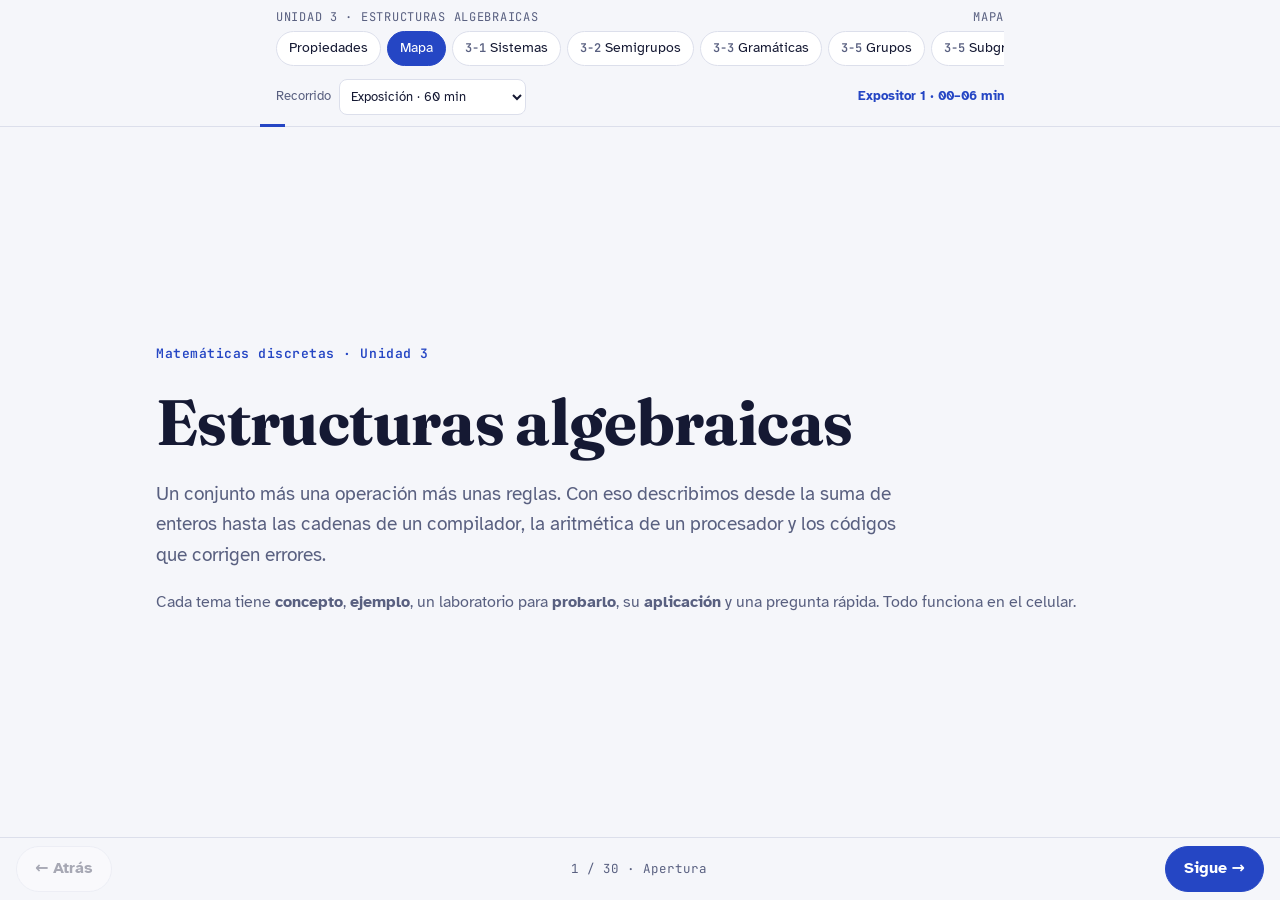
==== commit d385d52d: "Mejora la exposición con retos pedagógicos y recorrido guiado" ====
--- a/index.html
+++ b/index.html
@@ -247,6 +247,7 @@
 #entrada .read span{overflow:hidden;text-overflow:ellipsis}
 #entrada .verdict{border-radius:10px;padding:7px 10px;font-weight:700;font-size:14px;display:flex;flex-direction:column;gap:3px;background:var(--neu-soft)}
 #entrada .verdict .note{font-weight:400;color:var(--ink);font-size:13px}
+#entrada .verdict .note b{font-weight:700}
 
 /* ===== Modo presentación: una diapositiva a la vez, sin desplazamiento de página ===== */
 html.slides, html.slides body{height:100%;overflow:hidden}
@@ -265,37 +266,16 @@
 html.slides #entrada.cur{height:100%;min-height:0;padding-block:8px 8px}
 html.slides footer{display:none}
 .deck-bar{display:none}
-html.slides .deck-bar{display:flex;position:fixed;left:0;right:0;bottom:0;z-index:30;align-items:center;justify-content:space-between;gap:10px;background:var(--bg-glass);backdrop-filter:blur(8px);-webkit-backdrop-filter:blur(8px);border-top:1px solid var(--line);
+html.slides .deck-bar{display:flex;position:fixed;left:0;right:0;bottom:0;z-index:30;align-items:center;gap:10px;background:var(--bg-glass);backdrop-filter:blur(8px);-webkit-backdrop-filter:blur(8px);border-top:1px solid var(--line);
   padding-top:8px;padding-bottom:calc(8px + env(safe-area-inset-bottom,0px));padding-left:max(16px,env(safe-area-inset-left,0px));padding-right:max(16px,env(safe-area-inset-right,0px))}
 .deck-bar .deck-btn{font:inherit;font-size:16px;font-weight:700;min-height:46px;padding:0 18px;border-radius:999px;border:1px solid var(--line);background:var(--surface);color:var(--ink);cursor:pointer}
 .deck-bar .deck-btn.next{background:var(--accent);border-color:var(--accent);color:var(--accent-ink);margin-left:auto}
 .deck-bar .deck-btn:disabled{opacity:.35;cursor:default}
-
-/* Modal Cuadrado Conmutativo */
-.square-modal-wrap{position:fixed;inset:0;background:rgba(0,0,0,0.65);z-index:95;display:none;align-items:center;justify-content:center;padding:14px;backdrop-filter:blur(4px)}
-.square-modal-wrap.open{display:flex}
-.square-modal{background:var(--surface);border:1px solid var(--line);border-radius:16px;width:100%;max-width:920px;height:86vh;max-height:820px;display:flex;flex-direction:column;overflow:hidden;box-shadow:0 18px 48px rgba(0,0,0,0.35)}
-.square-modal-head{padding:10px 16px;border-bottom:1px solid var(--line);display:flex;align-items:center;justify-content:space-between;background:var(--bg)}
-.square-modal-head h3{margin:0;font-size:16px;font-family:var(--f-display)}
-.square-modal iframe{flex:1;border:0;width:100%;height:100%}
-/* Mini-juegos Interactivos para la Exposición */
-.game-box{border:2px solid var(--accent);background:var(--surface);border-radius:14px;padding:16px;display:flex;flex-direction:column;gap:12px;position:relative;box-shadow:0 4px 18px rgba(0,0,0,0.06);margin-block:12px}
-.game-head{display:flex;flex-wrap:wrap;align-items:center;justify-content:space-between;gap:8px;border-bottom:1px solid var(--line);padding-bottom:10px}
-.game-badge{background:var(--accent);color:var(--accent-ink);font-family:var(--f-mono);font-size:12px;font-weight:700;padding:3px 10px;border-radius:999px;letter-spacing:.03em}
-.game-time{font-family:var(--f-mono);font-size:12px;color:var(--muted);font-weight:600}
-.game-score{font-family:var(--f-mono);font-size:12.5px;font-weight:700;color:var(--hi);background:var(--hi-soft);padding:3px 9px;border-radius:6px}
-.game-prompt{font-size:15.5px;font-weight:600;color:var(--ink);line-height:1.45;margin:0}
-.game-opts{display:grid;grid-template-columns:repeat(auto-fit,minmax(130px,1fr));gap:8px}
-.game-btn{font:inherit;font-family:var(--f-mono);font-size:13.5px;font-weight:600;padding:8px 12px;border:1.5px solid var(--line);border-radius:8px;background:var(--bg);color:var(--ink);cursor:pointer;transition:all .15s;text-align:center}
-.game-btn:hover{border-color:var(--accent);background:var(--accent-soft)}
-.game-feedback{border-radius:8px;padding:10px 14px;font-weight:700;font-size:13.5px;display:none;animation:chIn .25s ease-out;line-height:1.4}
-.game-feedback.good{display:block;background:var(--ok-soft);color:var(--ok)}
-.game-feedback.bad{display:block;background:var(--bad-soft);color:var(--bad)}
-.game-feedback.info{display:block;background:var(--accent-soft);color:var(--accent)}
-.game-foot{display:flex;justify-content:space-between;align-items:center;margin-top:2px;gap:8px;flex-wrap:wrap}
+.deck-bar .deck-info{min-width:0;flex:1;text-align:center;font-family:var(--f-mono);font-size:12.5px;color:var(--muted);white-space:nowrap;overflow:hidden;text-overflow:ellipsis}
 footer{padding-block:40px 60px;border-top:1px solid var(--line);color:var(--muted);font-size:14px}
 </style>
 
+<link rel="stylesheet" href="assets/exposicion.css">
 <header class="top">
   <div class="wrap" style="position:relative">
     <div class="brand"><span>Unidad 3 · Estructuras algebraicas</span><span id="where">Propiedades</span></div>
@@ -343,33 +323,25 @@
   <h1>Estructuras algebraicas</h1>
   <p class="lead">Un conjunto más una operación más unas reglas. Con eso describimos desde la suma de enteros hasta las cadenas de un compilador, la aritmética de un procesador y los códigos que corrigen errores.</p>
   <div class="block">
-    <div class="onion-wrap" id="onionWrap">
-    <p class="tag">Cada regla nueva encierra a menos</p>
-    <svg class="onion" id="onionSvg" viewBox="0 0 1080 960" role="img" aria-label="Estructuras anidadas: Campo dentro de Dominio entero dentro de Anillo… dentro de Sistema algebraico"></svg>
-    <div class="onion-panel" id="onionPanel" aria-live="polite"></div>
-    <button class="btn" id="onionReplay">▶ Repetir animación</button>
+    <div class="structure-map" id="onionWrap">
+      <p class="tag">Mapa · fíjate en las operaciones</p>
+      <h2>Dos recorridos conectados</h2>
+      <div class="map-path"><h3>Una operación *</h3><ol>
+        <li><strong>Semigrupo</strong><span>Operación cerrada y asociativa</span></li>
+        <li><strong>Monoide</strong><span>+ identidad</span></li>
+        <li><strong>Grupo</strong><span>+ inversos de todos los elementos</span></li>
+        <li><strong>Grupo abeliano</strong><span>+ conmutatividad</span></li>
+      </ol></div>
+      <p class="map-bridge">Ahora añadimos una segunda operación: un anillo tiene un <strong>grupo abeliano para la suma</strong>, un producto asociativo y ambas leyes distributivas.</p>
+      <div class="map-path"><h3>Dos operaciones + y ·</h3><ol>
+        <li><strong>Anillo</strong><span>Suma y producto conectados</span></li>
+        <li><strong>Dominio entero</strong><span>+ producto conmutativo, 1 ≠ 0 y sin divisores de cero</span></li>
+        <li><strong>Campo</strong><span>+ inverso multiplicativo para cada elemento ≠ 0</span></li>
+      </ol></div>
+      <p class="hint">Aquí ℕ = {0, 1, 2, …}. Clasificamos un conjunto <strong>junto con sus operaciones</strong>: (ℚ ∖ {0}, ·) es un grupo abeliano; (ℚ, +, ·) es un campo.</p>
     </div>
   </div>
   <p class="hint">Cada tema tiene <strong>concepto</strong>, <strong>ejemplo</strong>, un laboratorio para <strong>probarlo</strong>, su <strong>aplicación</strong> y una pregunta rápida. Todo funciona en el celular.</p>
-
-  <!-- Mini-juego 0 -->
-  <div class="lab game-box" id="game0">
-    <div class="game-head">
-      <span class="game-badge">🎮 Mini-Juego · 2-3 min</span>
-      <span class="game-time">Tema 0 · ¿En qué Óvalo Cae?</span>
-      <span class="game-score" id="g0Score">Puntos: 0</span>
-    </div>
-    <p class="game-prompt">¿Hasta qué estructura algebraica llega este sistema antes de rebotar?</p>
-    <div class="game-target" id="g0Target" style="font-family:var(--f-mono);font-size:22px;font-weight:700;text-align:center;padding:12px;background:var(--accent-soft);border-radius:10px;color:var(--accent)">
-      (ℤ, -)
-    </div>
-    <div class="game-opts" id="g0Opts"></div>
-    <div class="game-feedback" id="g0Feedback"></div>
-    <div class="game-foot">
-      <span class="hint">Voten en grupo y elijan la categoría más alta que cumple</span>
-      <button class="btn" id="g0Next">🎲 Siguiente Sistema</button>
-    </div>
-  </div>
 </section>
 
 <!-- ============ 3-1 ============ -->
@@ -377,7 +349,7 @@
   <div class="head">
     <p class="eyebrow">3-1</p>
     <h2>Sistemas algebraicos</h2>
-    <p class="lead">Lo importante no son los elementos sino las propiedades de las operaciones. Si dos sistemas cumplen las mismas propiedades, lo que probamos para uno vale para el otro.</p>
+    <p class="lead">Lo importante no son los elementos sino las propiedades de las operaciones. Una misma ley puede aparecer en sistemas distintos. Compartir algunas propiedades no significa que los sistemas sean isomorfos.</p>
   </div>
 
   <div class="block">
@@ -389,7 +361,7 @@
       <dt>Identidad</dt><dd>existe <span class="m">e</span> con <span class="m">e * a = a * e = a</span></dd>
       <dt>Inverso</dt><dd>para cada <span class="m">a</span> existe <span class="m">a′</span> con <span class="m">a * a′ = a′ * a = e</span></dd>
       <dt>Distributiva</dt><dd><span class="m">a · (b + c) = a·b + a·c</span> (con dos operaciones)</dd>
-      <dt>Cancelación</dt><dd><span class="m">a·b = a·c</span> y <span class="m">a ≠ 0</span> ⇒ <span class="m">b = c</span></dd>
+      <dt>Cancelación</dt><dd>En un grupo, <span class="m">a * b = a * c ⇒ b = c</span>. Para el producto en un dominio entero se requiere <span class="m">a ≠ 0</span>; no vale en cualquier anillo.</dd>
     </dl>
   </div>
 
@@ -431,9 +403,6 @@
       <label class="f" for="hB">b<input class="in" id="hB" type="number" value="-5" inputmode="numeric"></label>
     </div>
     <div class="out" id="homOut"></div>
-    <div style="margin-top:12px">
-      <button type="button" class="btn primary" id="btnOpenSquare" style="width:100%;font-size:14px;padding:8px 14px">🔲 Abrir Cuadrado Conmutativo Interactivo (Simulador de Homomorfismos)</button>
-    </div>
   </div>
 
   <div class="block">
@@ -449,27 +418,10 @@
   <div class="app">
     <p class="tag">Aplicación</p>
     <ul>
-      <li>Los enteros de 32 bits de un procesador forman <span class="m">ℤ₂³²</span>: la suma es módulo 2³². Por eso <span class="m">2 147 483 647 + 1</span> "da la vuelta" a <span class="m">−2 147 483 648</span> (desbordamiento).</li>
+      <li>En aritmética sin signo de 32 bits, la suma se realiza módulo <span class="m">2³²</span>: <span class="m">4 294 967 295 + 1 = 0</span>. El comportamiento del desbordamiento con signo depende del lenguaje.</li>
       <li>Los tipos de datos abstractos (pilas, colas, conjuntos) se especifican como sistemas algebraicos: valores, operaciones y las leyes que cumplen.</li>
     </ul>
   </div>
-  <!-- Mini-juego 1 -->
-  <div class="lab game-box" id="game1">
-    <div class="game-head">
-      <span class="game-badge">🎮 Mini-Juego · 2-3 min</span>
-      <span class="game-time">Tema 3-1 · El Sudoku de Cayley</span>
-      <span class="game-score" id="g1Score">Puntos: 0</span>
-    </div>
-    <p class="game-prompt">En la tabla de un grupo ningún elemento se repite en fila ni columna (Cuadrado Latino). ¿Qué elemento va en la casilla <strong style="color:var(--hi)">?</strong></p>
-    <div class="scroll" style="display:flex;justify-content:center"><table class="cayley" id="g1Table"></table></div>
-    <div class="game-opts" id="g1Opts" style="margin-top:6px"></div>
-    <div class="game-feedback" id="g1Feedback"></div>
-    <div class="game-foot">
-      <span class="hint">Pista: Revisa los elementos que ya están en esa fila y columna</span>
-      <button class="btn" id="g1Next">🎲 Otra Tabla</button>
-    </div>
-  </div>
-
   <div class="quiz" data-quiz="s31"></div>
 </section>
 
@@ -508,7 +460,7 @@
         </tbody>
       </table>
     </div>
-    <p><strong>Semigrupo libre <span class="m">A*</span></strong>: todas las cadenas finitas sobre un alfabeto <span class="m">A</span>, con la concatenación. Es asociativa, pero <strong>no</strong> conmutativa.</p>
+    <p><strong>Monoide libre <span class="m">A*</span></strong>: todas las cadenas finitas sobre un alfabeto <span class="m">A</span>, con la concatenación. Incluye la cadena vacía Λ. La concatenación es asociativa; si el alfabeto tiene al menos dos letras, no es conmutativa. El semigrupo libre A⁺ excluye Λ.</p>
   </div>
 
   <div class="lab">
@@ -540,33 +492,10 @@
   <div class="app">
     <p class="tag">Aplicación</p>
     <ul>
-      <li><strong>Cómputo en paralelo (reduce/fold, MapReduce):</strong> para sumar millones de datos repartidos en varias máquinas, cada una suma su parte y luego se combinan. Funciona porque <span class="m">(ℕ, +)</span> es monoide: la asociatividad permite agrupar en cualquier orden y la identidad 0 es el valor inicial.</li>
+      <li><strong>Cómputo en paralelo (reduce/fold, MapReduce):</strong> para sumar millones de datos repartidos en varias máquinas, cada una suma su parte y luego se combinan. Funciona porque <span class="m">(ℕ, +)</span> es monoide: la asociatividad permite cambiar los paréntesis sin cambiar el orden de los datos y la identidad 0 es el valor inicial.</li>
       <li>Procesadores de texto y lenguajes de programación trabajan con el monoide de cadenas. Las transiciones de una máquina de estados también forman un monoide.</li>
     </ul>
   </div>
-  <!-- Mini-juego 2 -->
-  <div class="lab game-box" id="game2">
-    <div class="game-head">
-      <span class="game-badge">🎮 Mini-Juego · 2-3 min</span>
-      <span class="game-time">Tema 3-2 · ¿Conmutan o Chocan?</span>
-      <span class="game-score" id="g2Score">Puntos: 0</span>
-    </div>
-    <p class="game-prompt">En el monoide libre de cadenas (A*, ·), ¿estas dos palabras conmutan (xy = yx) o chocan (xy ≠ yx)?</p>
-    <div style="display:flex;gap:12px;justify-content:center;font-family:var(--f-mono);font-size:18px;font-weight:700">
-      <span class="box" style="padding:6px 14px;border-color:var(--cA)">x = "<span id="g2X">ab</span>"</span>
-      <span class="box" style="padding:6px 14px;border-color:var(--cB)">y = "<span id="g2Y">ba</span>"</span>
-    </div>
-    <div class="game-opts" style="grid-template-columns:1fr 1fr">
-      <button class="game-btn" id="g2Yes">🤝 SÍ Conmutan (xy = yx)</button>
-      <button class="game-btn" id="g2No">💥 NO Conmutan (xy ≠ yx)</button>
-    </div>
-    <div class="game-feedback" id="g2Feedback"></div>
-    <div class="game-foot">
-      <span class="hint">Recuerda: la concatenación en general NO es conmutativa</span>
-      <button class="btn" id="g2Next">🎲 Otro Par</button>
-    </div>
-  </div>
-
   <div class="quiz" data-quiz="s32"></div>
 </section>
 
@@ -624,22 +553,6 @@
       <li>Las expresiones regulares (gramáticas tipo 3) validan correos y contraseñas y sirven para buscar texto.</li>
     </ul>
   </div>
-  <!-- Mini-juego 3 -->
-  <div class="lab game-box" id="game3">
-    <div class="game-head">
-      <span class="game-badge">🎮 Mini-Juego · 2-3 min</span>
-      <span class="game-time">Tema 3-3 · ¿Compila o Explota?</span>
-      <span class="game-score" id="g3Score">Puntos: 0</span>
-    </div>
-    <p class="game-prompt">Bajo la regla BNF de identificadores: uno de estos 3 tokens provocará un <strong>Syntax Error</strong> en el compilador. ¿Cuál es?</p>
-    <div class="game-opts" id="g3Opts"></div>
-    <div class="game-feedback" id="g3Feedback"></div>
-    <div class="game-foot">
-      <span class="hint">Regla: debe iniciar con letra y contener solo letras o dígitos</span>
-      <button class="btn" id="g3Next">🎲 Otra Terna</button>
-    </div>
-  </div>
-
   <div class="quiz" data-quiz="s33"></div>
 </section>
 
@@ -710,26 +623,6 @@
       <li>En química y cristalografía las moléculas y cristales se clasifican por su grupo de simetrías.</li>
     </ul>
   </div>
-  <!-- Mini-juego 4 -->
-  <div class="lab game-box" id="game4">
-    <div class="game-head">
-      <span class="game-badge">🎮 Mini-Juego · 2-3 min</span>
-      <span class="game-time">Tema 3-5 · Triángulo Loco de S₃</span>
-      <span class="game-score" id="g4Score">Puntos: 0</span>
-    </div>
-    <p class="game-prompt" id="g4Prompt">Aplica la rotación ρ₁ (120°) seguida de la reflexión μ₁ (espejo vertical). ¿Dónde quedará el <strong>Vértice 1</strong>?</p>
-    <div class="game-opts" id="g4Opts">
-      <button class="game-btn" data-v="top">Arriba (Posición 1)</button>
-      <button class="game-btn" data-v="right">Abajo-Derecha (Posición 2)</button>
-      <button class="game-btn" data-v="left">Abajo-Izquierda (Posición 3)</button>
-    </div>
-    <div class="game-feedback" id="g4Feedback"></div>
-    <div class="game-foot">
-      <button class="btn primary" id="g4Anim">▶ Animar y Comprobar</button>
-      <button class="btn" id="g4Next">🎲 Otra Maniobra</button>
-    </div>
-  </div>
-
   <div class="quiz" data-quiz="s35"></div>
 </section>
 
@@ -814,22 +707,6 @@
       <li>Lagrange da una prueba rápida: un subconjunto de 5 elementos de un grupo de 12 nunca puede ser subgrupo, porque 5 no divide a 12.</li>
     </ul>
   </div>
-  <!-- Mini-juego 5 -->
-  <div class="lab game-box" id="game5">
-    <div class="game-head">
-      <span class="game-badge">🎮 Mini-Juego · 2-3 min</span>
-      <span class="game-time">Tema 3-5 · El Impostor de Lagrange</span>
-      <span class="game-score" id="g5Score">Puntos: 0</span>
-    </div>
-    <p class="game-prompt">En un grupo de orden <strong style="color:var(--accent)" id="g5Ord">|G| = 24</strong>: tres de estos tamaños de subgrupo son posibles, pero uno es un <strong>IMPOSTOR</strong> que viola a Lagrange (|H| debe dividir a |G|). ¡Expúlsalo!</p>
-    <div class="game-opts" id="g5Opts"></div>
-    <div class="game-feedback" id="g5Feedback"></div>
-    <div class="game-foot">
-      <span class="hint">Regla: |H| divide exactamente a |G|</span>
-      <button class="btn" id="g5Next">🎲 Otro Grupo</button>
-    </div>
-  </div>
-
   <div class="quiz" data-quiz="lagrange"></div>
 </section>
 
@@ -851,8 +728,8 @@
     </dl>
     <dl class="props">
       <dt>Divisores de cero</dt><dd><span class="m">a ≠ 0</span>, <span class="m">b ≠ 0</span> con <span class="m">ab = 0</span>.</dd>
-      <dt>Dominio entero</dt><dd>Anillo conmutativo, con identidad 1 y sin divisores de cero.</dd>
-      <dt>Campo</dt><dd>Anillo conmutativo con identidad donde todo <span class="m">a ≠ 0</span> tiene inverso multiplicativo.</dd>
+      <dt>Dominio entero</dt><dd>Anillo conmutativo, con identidad 1 ≠ 0 y sin divisores de cero.</dd>
+      <dt>Campo</dt><dd>Anillo conmutativo con identidad 1 ≠ 0 donde todo <span class="m">a ≠ 0</span> tiene inverso multiplicativo.</dd>
       <dt>Homomorfismo</dt><dd><span class="m">f(a + b) = f(a) + f(b)</span> y <span class="m">f(ab) = f(a)f(b)</span>. Ejemplo: <span class="m">ℤ → ℤₙ</span>.</dd>
     </dl>
   </div>
@@ -875,26 +752,10 @@
   <div class="app">
     <p class="tag">Aplicación</p>
     <ul>
-      <li><strong>AES</strong>, el cifrado de WhatsApp, bancos y Wi-Fi, opera en un campo finito de 256 elementos, <span class="m">GF(2⁸)</span>.</li>
+      <li><strong>AES</strong> usa el campo de 256 elementos <span class="m">GF(2⁸)</span> para operar con bytes. No es <span class="m">ℤ₂₅₆</span>: 256 no es primo.</li>
       <li><strong>Códigos Reed–Solomon</strong> (códigos QR, CD, DVD) usan campos finitos para reconstruir datos dañados.</li>
     </ul>
   </div>
-  <!-- Mini-juego 6 -->
-  <div class="lab game-box" id="game6">
-    <div class="game-head">
-      <span class="game-badge">🎮 Mini-Juego · 2-3 min</span>
-      <span class="game-time">Tema 3-5 · Caza de Divisores de Cero</span>
-      <span class="game-score" id="g6Score">Puntos: 0</span>
-    </div>
-    <p class="game-prompt" id="g6Prompt">En el anillo ℤ₁₂, ¿qué dos números no nulos al multiplicarse dan 0 (divisores de cero)? ¿O acaso es un Campo?</p>
-    <div class="game-opts" id="g6Opts"></div>
-    <div class="game-feedback" id="g6Feedback"></div>
-    <div class="game-foot">
-      <span class="hint">Recuerda: si el módulo es primo, ¡es un Campo sin divisores!</span>
-      <button class="btn" id="g6Next">🎲 Otro Anillo</button>
-    </div>
-  </div>
-
   <div class="quiz" data-quiz="anillos"></div>
 </section>
 
@@ -990,27 +851,6 @@
       <li>Los procesadores de señales (audio, video, filtros digitales) usan sistemas numéricos residuales porque suman y multiplican sin propagar acarreos.</li>
     </ul>
   </div>
-  <!-- Mini-juego 7 -->
-  <div class="lab game-box" id="game7">
-    <div class="game-head">
-      <span class="game-badge">🎮 Mini-Juego · 2-3 min</span>
-      <span class="game-time">Tema 3-6 · El Oráculo Chino</span>
-      <span class="game-score" id="g7Score">Aciertos: 0</span>
-    </div>
-    <p class="game-prompt">Pide a alguien de la clase que piense un número secreto entre 1 y 105. Escribe sus residuos y el Teorema Chino del Resto lo adivinará.</p>
-    <div class="inputs" style="grid-template-columns:repeat(3,1fr)">
-      <label class="f">mod 3<input class="in" id="g7R3" type="number" min="0" max="2" value="2"></label>
-      <label class="f">mod 5<input class="in" id="g7R5" type="number" min="0" max="4" value="3"></label>
-      <label class="f">mod 7<input class="in" id="g7R7" type="number" min="0" max="6" value="2"></label>
-    </div>
-    <button class="btn primary" id="g7Solve" style="font-size:15px;padding:8px 16px">🔮 Adivinar Número Secreto</button>
-    <div class="game-feedback" id="g7Feedback"></div>
-    <div class="game-foot">
-      <span class="hint">Fórmula: x = Σ aᵢ·Mᵢ·yᵢ mod 105</span>
-      <button class="btn" id="g7Rand">🎲 Probar con número al azar</button>
-    </div>
-  </div>
-
   <div class="quiz" data-quiz="s36"></div>
 </section>
 
@@ -1054,7 +894,9 @@
     <div class="block" style="gap:6px"><span class="hint">2. Palabra enviada:</span><div class="bits" id="cSent"></div></div>
     <div class="block" style="gap:6px"><span class="hint">3. Palabra recibida (toca para simular ruido):</span><div class="bits" id="cRecv"></div></div>
     <div class="out" id="cInfo"></div>
-    <div class="verdict" id="cVerdict"></div>
+    <div class="verdict" id="cVerdict" aria-live="polite"></div>
+    <button class="btn" id="cReset">Quitar ruido · nueva transmisión</button>
+    <p class="hint">El simulador conoce la palabra enviada para medir el error. El receptor solo conoce la recibida y la regla del código.</p>
   </div>
 
   <div class="app">
@@ -1065,24 +907,6 @@
       <li>Las sondas espaciales, el Wi-Fi, el 4G/5G y los discos duros transmiten y guardan datos con códigos correctores.</li>
     </ul>
   </div>
-  <!-- Mini-juego 8 -->
-  <div class="lab game-box" id="game8">
-    <div class="game-head">
-      <span class="game-badge">🎮 Mini-Juego · 2-3 min</span>
-      <span class="game-time">Tema 3-7 · Atrapa al Hacker de Bits</span>
-      <span class="game-score" id="g8Score">Puntos: 0</span>
-    </div>
-    <p class="game-prompt">Pasa un compañero al frente como el «Hacker». Toca un bit en la palabra transmitida para invertirlo; el decodificador de paridad lo atrapará en vivo.</p>
-    <div class="block" style="gap:6px;align-items:center">
-      <div class="bits" id="g8Bits"></div>
-    </div>
-    <div class="game-feedback" id="g8Feedback"></div>
-    <div class="game-foot">
-      <span class="hint" id="g8Hint">Toca un bit para inyectar ruido (0 ↔ 1)</span>
-      <button class="btn" id="g8Reset">🔄 Restaurar Transmisión</button>
-    </div>
-  </div>
-
   <div class="quiz" data-quiz="s37"></div>
 </section>
 
@@ -1090,21 +914,11 @@
 
 <nav class="deck-bar" id="deckBar" aria-label="Diapositivas">
   <button class="deck-btn prev" id="deckPrev">← Atrás</button>
+  <span class="deck-info" id="deckInfo"></span>
   <button class="deck-btn next" id="deckNext">Sigue →</button>
 </nav>
-
-<!-- Modal Cuadrado Conmutativo -->
-<div class="square-modal-wrap" id="squareModalWrap" role="dialog" aria-label="Simulador de Cuadrado Conmutativo">
-  <div class="square-modal">
-    <div class="square-modal-head">
-      <h3>Simulador de Homomorfismos · Cuadrado Conmutativo</h3>
-      <button class="btn" id="btnSquareClose" style="min-height:0;padding:3px 12px">Cerrar ✕</button>
-    </div>
-    <iframe src="homomorfismo-pasos.html" title="Cuadrado Conmutativo"></iframe>
-  </div>
-</div>
 <footer>
-  <div class="wrap">Unidad 3 · Estructuras algebraicas · Matemáticas discretas. Basado en el capítulo 3 de <em>Estructuras de matemáticas discretas para la computación</em> (Kolman y Busby).</div>
+  <div class="wrap">Unidad 3 · Estructuras algebraicas · Matemáticas discretas. Ruta alineada con la guía de exposición de la pareja; referencia del guion: Tremblay y Manohar.</div>
 </footer>
 
 <script>
@@ -1131,7 +945,7 @@
   const s = document.getElementById(id);
   if (s) where.textContent = s.dataset.name || '';
 }
-if ('IntersectionObserver' in window){
+if (!document.getElementById('deckBar') && 'IntersectionObserver' in window){
   const io = new IntersectionObserver(es => es.forEach(e => { if (e.isIntersecting) setActive(e.target.id); }), {rootMargin:'-35% 0px -60% 0px'});
   sections.forEach(s => io.observe(s));
 }
@@ -1430,12 +1244,12 @@
   $('#cSent').innerHTML = sent.map((b,i)=>`<span class="bit ${cs.code==='par'&&i===4?'par':''} ${gapAt(i)?'gap':''}" style="display:grid;place-items:center">${b}</span>`).join('');
   $('#cRecv').innerHTML = recv.map((b,i)=>`<button class="bit ${cs.flips.has(i)?'err':''} ${gapAt(i)?'gap':''}" data-i="${i}" aria-label="bit recibido ${i+1}">${b}</button>`).join('');
   const d = cs.flips.size, w = recv.reduce((s,b)=>s+b,0);
-  let info = `δ(enviada, recibida) = ${d} error(es)   ·   distancia mínima del código = ${cs.code==='par'?2:3}`;
+  let info = `Vista del simulador: δ(enviada, recibida) = ${d} error(es)   ·   distancia mínima del código = ${cs.code==='par'?2:3}`;
   const v = $('#cVerdict');
   if (cs.code==='par'){
     info += `\nPeso de la recibida = ${w} → ${w%2 ? 'impar' : 'par'}`;
     if (w%2){ v.className='verdict warn'; v.textContent='Error DETECTADO: la paridad es impar. No sabemos qué bit cambió, así que hay que pedir que se reenvíe.'; }
-    else if (d===0){ v.className='verdict good'; v.textContent=`Sin errores. Mensaje: ${recv.slice(0,4).join('')}`; }
+    else if (d===0){ v.className='verdict good'; v.textContent=`Paridad correcta: el receptor no detecta error. En esta simulación no aplicamos ruido. Datos recibidos: ${recv.slice(0,4).join('')}`; }
     else { v.className='verdict bad'; v.textContent=`¡${d} errores pasaron sin detectarse! Con distancia 2 solo se garantiza detectar 1 error.`; }
   } else {
     const dec = [0,1,2,3].map(j => (recv[j]+recv[j+4]+recv[j+8]) >= 2 ? 1 : 0);
@@ -1443,13 +1257,14 @@
     info += `\nVoto por mayoría en cada posición → ${dec.join('')}`;
     if (d===0){ v.className='verdict good'; v.textContent=`Sin errores. Mensaje: ${dec.join('')}`; }
     else if (ok){ v.className='verdict good'; v.textContent=`Error(es) CORREGIDO(S): el receptor recupera ${dec.join('')}.`; }
-    else { v.className='verdict bad'; v.textContent=`Decodificación incorrecta (${dec.join('')}): hubo 2 errores en la misma posición. Este código solo garantiza corregir 1.`; }
+    else { v.className='verdict bad'; v.textContent=`Decodificación incorrecta (${dec.join('')}): cambiaron al menos 2 copias de una misma posición. Este código solo garantiza corregir 1 error total.`; }
   }
   $('#cInfo').textContent = info;
 }
 $('#cCode').addEventListener('click', e=>{ const b=e.target.closest('[data-c]'); if(b){ cs.code=b.dataset.c; cs.flips.clear(); renderC(); } });
 $('#cMsg').addEventListener('click', e=>{ const b=e.target.closest('[data-i]'); if(b){ cs.msg[+b.dataset.i]^=1; cs.flips.clear(); renderC(); } });
 $('#cRecv').addEventListener('click', e=>{ const b=e.target.closest('[data-i]'); if(b){ const i=+b.dataset.i; cs.flips.has(i)?cs.flips.delete(i):cs.flips.add(i); renderC(); } });
+$('#cReset').addEventListener('click',()=>{cs.flips.clear();renderC();});
 renderC();
 
 /* ---------- Preguntas ---------- */
@@ -1470,7 +1285,7 @@
     {q:'¿Cuántos elementos tiene S₄?', o:['8','12','16','24'], a:3, x:'|Sₙ| = n!, y 4! = 24.'},
   ],
   lagrange:[
-    {q:'Un grupo de orden 15 puede tener un subgrupo de orden…', o:['4','5','6','8'], a:1, x:'Por Lagrange el orden del subgrupo divide a 15: solo 1, 3, 5 o 15.'},
+    {q:'¿Qué tamaño NO descarta Lagrange para un subgrupo de un grupo de orden 15?', o:['4','5','6','8'], a:1, x:'5 divide a 15. Lagrange da una condición necesaria: la divisibilidad por sí sola no prueba que un subconjunto sea subgrupo.'},
     {q:'¿Cuáles son los generadores de ℤ₈?', o:['2, 4, 6','0 y 4','1, 3, 5, 7','Solo 1'], a:2, x:'Son los x con mcd(x, 8) = 1. Pruébalo en el reloj con n = 8.'},
     {q:'¿Cuántos grupos abelianos de orden 8 hay (salvo isomorfismo)?', o:['1','2','3','8'], a:2, x:'ℤ₈, ℤ₄ × ℤ₂ y ℤ₂ × ℤ₂ × ℤ₂: uno por cada partición de 3 (3, 2+1, 1+1+1).'},
   ],
@@ -1767,55 +1582,7 @@
 })();
 </script>
 
-<script>
-(function(){
-const L=[
- {n:'Sistema algebraico',e:'(ℤ, −)',c:'#7B9CFF',d:'un conjunto + <b>una operación cerrada</b>'},
- {n:'Semigrupo',e:'(ℤ⁺, +)',c:'#3FB3CF',d:'Sistema + <b>asociativa</b>',o:'<i>(ℤ, −)</i> se queda afuera: (5−3)−1 ≠ 5−(3−1)'},
- {n:'Monoide',e:'(ℕ, +)',c:'#3DBE9C',d:'Semigrupo + <b>identidad</b>',o:'<i>(ℤ⁺, +)</i> se queda afuera: 0 ∉ ℤ⁺'},
- {n:'Grupo',e:'S₃',c:'#6FB04F',d:'Monoide + <b>inversos</b>',o:'<i>(ℕ, +)</i> se queda afuera: −3 ∉ ℕ'},
- {n:'Grupo abeliano',e:'(ℤ, +)',c:'#A2C04A',d:'Grupo + <b>conmutativa</b>',o:'<i>S₃</i> se queda afuera: ρ₁μ₁ ≠ μ₁ρ₁'},
- {n:'Anillo',e:'ℤ₆',c:'#E39A45',d:'Grupo abeliano + <b>2ª operación (·)</b> y <b>distributiva</b>',o:'<i>(ℤ, +)</i> se queda afuera: solo tiene una operación'},
- {n:'Dominio entero',e:'ℤ',c:'#F0584A',d:'Anillo + <b>sin divisores de cero</b>',o:'<i>ℤ₆</i> se queda afuera: 2 · 3 = 0'},
- {n:'Campo',e:'ℚ, ℝ, ℤ₇',c:'#E3639B',d:'Dominio + <b>inverso para todo a ≠ 0</b>',o:'<i>ℤ</i> se queda afuera: ½ ∉ ℤ'}];
-const cx=540,cy=480,rxOf=k=>k==7?128:490-k*51,ryOf=k=>k==7?82:470-k*50;
-const svg=document.getElementById('onionSvg'),panel=document.getElementById('onionPanel'),wrap=document.getElementById('onionWrap');
-let g=`<ellipse id="og" cx="${cx}" cy="${cy}" rx="200" ry="135" fill="#FFE066" opacity="0"/>`;
-L.forEach((l,k)=>{const rx=rxOf(k),ry=ryOf(k);
- g+=`<ellipse id="of${k}" cx="${cx}" cy="${cy}" rx="${rx}" ry="${ry}" fill="${l.c}" fill-opacity="0"/>`+
- `<path id="op${k}" d="M${cx},${cy-ry} A${rx},${ry} 0 1 1 ${cx},${cy+ry} A${rx},${ry} 0 1 1 ${cx},${cy-ry}" pathLength="1" fill="none" stroke="${l.c}" stroke-width="${k==7?5:3}" stroke-dasharray="1" stroke-dashoffset="1"/>`;
- if(k<7){g+=`<text id="on${k}" x="${cx}" y="${cy-ry+37}" text-anchor="middle" font-size="30" font-weight="600" fill="${l.c}" opacity="0">${l.n}</text>`+
-   `<text id="oe${k}" x="${cx}" y="${cy+ry-14}" text-anchor="middle" font-size="28" fill="currentColor" opacity="0">${l.e}</text>`;}
- else{g+=`<text id="on${k}" x="${cx}" y="${cy-12}" text-anchor="middle" font-size="42" font-weight="600" fill="${l.c}" opacity="0">${l.n}</text>`+
-   `<text id="oe${k}" x="${cx}" y="${cy+36}" text-anchor="middle" font-size="34" fill="currentColor" opacity="0">${l.e}</text>`;}});
-svg.innerHTML=g; svg.style.color='var(--ink)';
-// mover brillo justo debajo del campo
-svg.insertBefore(svg.querySelector('#og'), svg.querySelector('#of7'));
-const DT=1.7, FIN=8*DT+.8, cl=(x)=>Math.min(1,Math.max(0,x)), ease=x=>{x=cl(x);return 1-Math.pow(1-x,3)}, pr=(t,a,d)=>ease((t-a)/d);
-const $=id=>svg.querySelector('#'+id);
-let cur=-2;
-function setPanel(k){ if(k===cur) return; cur=k;
- if(k<0){panel.innerHTML='';return;}
- if(k>=8){panel.innerHTML=`<p class="n">Hacia adentro: más reglas, menos miembros</p><ul>${[...L].reverse().map((l,i)=>`<li>${i?'<span style="color:var(--muted)">⊂ </span>':''}<span style="color:${l.c};font-weight:700">${l.n}</span></li>`).join('')}</ul>`;return;}
- const l=L[k]; panel.innerHTML=`<p class="k">PASO ${k+1} DE 8</p><p class="n" style="color:${l.c}">${l.n}</p><p class="d">= ${l.d}</p><p>ej. ${l.e}</p>${l.o?`<p class="o">✗ ${l.o}</p>`:''}`;}
-function render(t){
- L.forEach((l,k)=>{const s=k*DT;
-  $('op'+k).setAttribute('stroke-dashoffset',1-pr(t,s,.8));
-  $('of'+k).setAttribute('fill-opacity',(k==7?.25:.07)*pr(t,s+.5,.5));
-  $('on'+k).setAttribute('opacity',pr(t,s+.4,.4));
-  const ex=$('oe'+k); ex.setAttribute('opacity',pr(t,s+.8,.4));
-  if(k<7){const a=(k+1)*DT+.3,f=cl(pr(t,a,.25)-pr(t,a+1.2,.3)); ex.setAttribute('fill',f>.05?'#E5484D':'currentColor');}});
- $('og').setAttribute('opacity',.18*pr(t,7*DT+.8,.8));
- setPanel(t>=FIN?8:Math.min(7,Math.floor(t/DT)));}
-let t0=null,raf=0;
-const reduce=matchMedia('(prefers-reduced-motion: reduce)').matches;
-function loop(ts){if(t0===null)t0=ts;const t=(ts-t0)/1000;render(t);if(t<FIN+.5)raf=requestAnimationFrame(loop);}
-function play(){cancelAnimationFrame(raf);cur=-2;if(reduce){render(FIN+1);return;}t0=null;raf=requestAnimationFrame(loop);}
-render(FIN+1); // completo en reposo
-if('IntersectionObserver' in window){const io=new IntersectionObserver(es=>{if(es.some(e=>e.isIntersecting)){play();io.disconnect();}},{threshold:.3});io.observe(svg);}
-document.getElementById('onionReplay').addEventListener('click',play);
-})();
-</script>
+
 
 <script>
 (function(){
@@ -1868,387 +1635,6 @@
 })();
 </script>
 
-<script>
-(function(){
-const $ = id => document.getElementById(id);
-const $$ = (s, r = document) => Array.from(r.querySelectorAll(s));
-
-const root=document.documentElement; root.classList.add('slides');
-const header=document.querySelector('header.top'), bar=document.getElementById('deckBar');
-const setVars=()=>{ root.style.setProperty('--hdr',header.offsetHeight+'px'); root.style.setProperty('--bar',bar.offsetHeight+'px'); };
-setVars(); addEventListener('resize',setVars); if('ResizeObserver' in window){ new ResizeObserver(setVars).observe(header); new ResizeObserver(setVars).observe(bar); }
-
-// Armar las diapositivas
-const sections=[...document.querySelectorAll('main.wrap > section')];
-const slides=[];
-sections.forEach(sec=>{
-  const kids=[...sec.children];
-  if(sec.classList.contains('topic')){
-    const head=sec.querySelector(':scope > .head');
-    slides.push({sec,show:[head],compact:false});
-    kids.filter(k=>k!==head).forEach(k=>slides.push({sec,show:[head,k],compact:true}));
-  } else if(sec.id==='inicio'){
-    const onion=kids.find(k=>k.querySelector && k.querySelector('#onionWrap'));
-    const rest=kids.filter(k=>k!==onion);
-    slides.push({sec,show:rest,compact:false});
-    if(onion) slides.push({sec,show:[onion],compact:false});
-  } else {
-    slides.push({sec,show:kids,compact:false});
-  }
-});
-
-const prev=document.getElementById('deckPrev'), next=document.getElementById('deckNext');
-const links=[...document.querySelectorAll('#nav a')], where=document.getElementById('where'), progress=document.getElementById('progress');
-let cur=0;
-function go(i){
-  i=Math.max(0,Math.min(slides.length-1,i)); cur=i; const sl=slides[i];
-  sections.forEach(sec=>{ sec.classList.toggle('cur',sec===sl.sec); });
-  [...sl.sec.children].forEach(k=>k.classList.toggle('off',!sl.show.includes(k)));
-  sl.sec.classList.toggle('compact',sl.compact);
-  sl.sec.scrollTop=0;
-  prev.disabled = i===0; next.disabled = i===slides.length-1;
-  next.textContent = i===slides.length-1 ? 'Fin' : 'Sigue →';
-  const name=sl.sec.dataset.name||'';
-  if(where) where.textContent=name;
-  links.forEach(a=>{ const on=a.getAttribute('href')==='#'+sl.sec.id; a.classList.toggle('on',on); if(on){ try{a.scrollIntoView({block:'nearest',inline:'center'});}catch(e){} } });
-  if(progress) progress.style.width=((i+1)/slides.length*100)+'%';
-  dispatchEvent(new Event('resize'));
-  fit();
-}
-// Ajuste automático: si la diapositiva no cabe, se reduce lo justo para que quepa
-function fit(){
-  const sl=slides[cur], sec=sl.sec; if(sec.id==='entrada') return;
-  const kids=sl.show; kids.forEach(k=>k.style.zoom='');
-  for(let t=0;t<3;t++){
-    const need=sec.scrollHeight, have=sec.clientHeight;
-    if(need<=have+1) break;
-    const z0=parseFloat(kids[0].style.zoom||'1');
-    const z=Math.max(.58, z0*have/need*.985);
-    kids.forEach(k=>k.style.zoom=z);
-    if(z<=.58) break;
-  }
-}
-let fitT; addEventListener('resize',()=>{ clearTimeout(fitT); fitT=setTimeout(fit,120); });
-prev.addEventListener('click',()=>go(cur-1));
-next.addEventListener('click',()=>go(cur+1));
-// Barra de temas: saltar a la primera diapositiva del tema
-document.getElementById('nav').addEventListener('click',e=>{
-  const a=e.target.closest('a'); if(!a) return; e.preventDefault();
-  const id=a.getAttribute('href').slice(1), i=slides.findIndex(s=>s.sec.id===id); if(i>=0) go(i);
-},true);
-// Enlaces internos (#s31, #tablelab…) dentro del contenido
-document.querySelector('main.wrap').addEventListener('click',e=>{
-  const a=e.target.closest('a[href^="#"]'); if(!a) return; e.preventDefault();
-  const t=document.querySelector(a.getAttribute('href')); if(!t) return;
-  const i=slides.findIndex(s=>s.sec===t || s.show.some(k=>k===t || k.contains(t)) && (s.compact || s.sec===t)); if(i>=0) go(i);
-});
-// Teclado (proyector)
-addEventListener('keydown',e=>{
-  if(e.target.closest('input,select,textarea')) return;
-  if(e.key==='ArrowRight'||e.key==='PageDown'||(e.key===' '&&!e.target.closest('button'))){ e.preventDefault(); go(cur+1); }
-  if(e.key==='ArrowLeft'||e.key==='PageUp'){ e.preventDefault(); go(cur-1); }
-});
-
-// Modal Cuadrado Conmutativo
-const squareModal = document.getElementById('squareModalWrap');
-const btnOpenSquare = document.getElementById('btnOpenSquare');
-if(btnOpenSquare){
-  btnOpenSquare.addEventListener('click', () => { squareModal.classList.add('open'); });
-}
-document.getElementById('btnSquareClose').addEventListener('click', () => { squareModal.classList.remove('open'); });
-squareModal.addEventListener('click', (e) => { if(e.target === squareModal) squareModal.classList.remove('open'); });
-
-/* ========== INICIALIZACIÓN DE LOS 9 MINI-JUEGOS INTERACTIVOS ========== */
-function initGames(){
-  // Juego 0: ¿En qué óvalo cae?
-  const g0Data = [
-    {sys: '(ℤ, -)', ans: 'Sistema', why: 'Es cerrado pero la resta NO es asociativa: (5-3)-1=1 ≠ 5-(3-1)=3.'},
-    {sys: '(ℤ⁺, +)', ans: 'Semigrupo', why: 'Es asociativo, pero no tiene neutro: 0 ∉ ℤ⁺.'},
-    {sys: '(ℕ, +)', ans: 'Monoide', why: 'Es asociativo con neutro 0, pero carece de inversos para enteros positivos (-3 ∉ ℕ).'},
-    {sys: 'S₃ (simetrías)', ans: 'Grupo', why: 'Todo elemento tiene inverso, pero NO es conmutativo (ρ₁μ₁ ≠ μ₁ρ₁).'},
-    {sys: '(ℤ, +)', ans: 'Grupo Abeliano', why: 'Es conmutativo con neutro 0 e inversos -a. Tiene una sola operación.'},
-    {sys: 'ℤ₆ con (+, ·)', ans: 'Anillo', why: 'Tiene dos operaciones distributivas, pero 2·3=0 (tiene divisores de cero).'},
-    {sys: 'ℤ con (+, ·)', ans: 'Dominio Entero', why: 'Sin divisores de cero, pero 2 no tiene inverso multiplicativo (1/2 ∉ ℤ).'},
-    {sys: 'ℚ con (+, ·)', ans: 'Campo', why: 'Todo a ≠ 0 tiene inverso multiplicativo formal a⁻¹ = 1/a.'},
-    {sys: 'ℤ₇ con (+, ·)', ans: 'Campo', why: 'Como 7 es primo, no hay divisores de cero y todo número del 1 al 6 tiene inverso mod 7.'}
-  ];
-  let g0Idx = 0, g0Score = 0;
-  const g0OptsEl = $('g0Opts'), g0FbEl = $('g0Feedback'), g0TgtEl = $('g0Target'), g0ScEl = $('g0Score');
-  const g0Cats = ['Sistema', 'Semigrupo', 'Monoide', 'Grupo', 'Grupo Abeliano', 'Anillo', 'Dominio Entero', 'Campo'];
-  function renderG0(){
-    const item = g0Data[g0Idx];
-    g0TgtEl.textContent = item.sys;
-    g0FbEl.className = 'game-feedback'; g0FbEl.style.display = 'none';
-    g0OptsEl.innerHTML = '';
-    g0Cats.forEach(cat => {
-      const b = document.createElement('button');
-      b.className = 'game-btn'; b.textContent = cat;
-      b.onclick = () => {
-        if(cat === item.ans){
-          g0Score += 10; g0ScEl.textContent = 'Puntos: ' + g0Score;
-          g0FbEl.className = 'game-feedback good';
-          g0FbEl.textContent = `¡CORRECTO! ${item.sys} alcanza el nivel de ${item.ans}. ${item.why}`;
-        } else {
-          g0FbEl.className = 'game-feedback bad';
-          g0FbEl.textContent = `¡REBOTÓ! ${item.sys} se detiene en ${item.ans}. ${item.why}`;
-        }
-      };
-      g0OptsEl.appendChild(b);
-    });
-  }
-  $('g0Next').onclick = () => { g0Idx = (g0Idx + 1) % g0Data.length; renderG0(); };
-  renderG0();
-
-  // Juego 1: Sudoku de Cayley
-  const g1Puzzles = [
-    { name: 'Klein', E: ['e','a','b','c'], tbl: [['e','a','b','c'],['a','e','c','?'],['b','c','e','a'],['c','b','a','e']], r: 1, c: 3, ans: 'b' },
-    { name: 'ℤ₄ (+)', E: ['0','1','2','3'], tbl: [['0','1','2','3'],['1','2','3','0'],['2','3','?','1'],['3','0','1','2']], r: 2, c: 2, ans: '0' },
-    { name: 'ℤ₃ (+)', E: ['0','1','2'], tbl: [['0','1','2'],['1','?','0'],['2','0','1']], r: 1, c: 1, ans: '2' }
-  ];
-  let g1Idx = 0, g1Score = 0;
-  function renderG1(){
-    const p = g1Puzzles[g1Idx];
-    const tblEl = $('g1Table'), fb = $('g1Feedback'), opts = $('g1Opts');
-    fb.style.display = 'none'; opts.innerHTML = '';
-    let html = '<tr><th>*</th>' + p.E.map(e=>`<th>${e}</th>`).join('') + '</tr>';
-    for(let i=0; i<p.tbl.length; i++){
-      html += `<tr><th>${p.E[i]}</th>` + p.tbl[i].map((val,j)=>{
-        if(i===p.r && j===p.c) return `<td class="mark"><button style="background:var(--hi-soft);color:var(--hi);font-weight:700">?</button></td>`;
-        return `<td><span>${val}</span></td>`;
-      }).join('') + '</tr>';
-    }
-    tblEl.innerHTML = html;
-    p.E.forEach(val => {
-      const b = document.createElement('button');
-      b.className = 'game-btn'; b.textContent = val;
-      b.onclick = () => {
-        if(val === p.ans){
-          g1Score += 10; $('g1Score').textContent = 'Puntos: ' + g1Score;
-          fb.className = 'game-feedback good';
-          fb.textContent = `¡EXCELENTE! La casilla ? es ${val}. En esa fila ya estaban los demás elementos, así que por el Cuadrado Latino no había otra opción.`;
-        } else {
-          fb.className = 'game-feedback bad';
-          fb.textContent = `¡ERROR! Si pones ${val}, se repetiría en la fila o en la columna. La respuesta correcta es ${p.ans}.`;
-        }
-      };
-      opts.appendChild(b);
-    });
-  }
-  $('g1Next').onclick = () => { g1Idx = (g1Idx + 1) % g1Puzzles.length; renderG1(); };
-  renderG1();
-
-  // Juego 2: Duelo de cadenas
-  const g2Data = [
-    {x: 'ab', y: 'ba', eq: false},
-    {x: 'na', y: 'nana', eq: true},
-    {x: '01', y: '10', eq: false},
-    {x: 'abc', y: 'abc', eq: true},
-    {x: 'la', y: 'lala', eq: true},
-    {x: 'p', y: 'qp', eq: false}
-  ];
-  let g2Idx = 0, g2Score = 0;
-  function renderG2(){
-    const item = g2Data[g2Idx];
-    $('g2X').textContent = item.x; $('g2Y').textContent = item.y;
-    const fb = $('g2Feedback'); fb.style.display = 'none';
-    const evaluate = (choice) => {
-      const xy = item.x + item.y, yx = item.y + item.x;
-      const isEq = xy === yx;
-      if(choice === isEq){
-        g2Score += 10; $('g2Score').textContent = 'Puntos: ' + g2Score;
-        fb.className = 'game-feedback good';
-        fb.textContent = isEq ? `¡CORRECTO! xy = "${xy}" y yx = "${yx}". SÍ conmutan porque son potencias de una misma subcadena base.` : `¡CORRECTO! xy = "${xy}" ≠ yx = "${yx}". NO conmutan; la concatenación general en A* no es conmutativa.`;
-      } else {
-        fb.className = 'game-feedback bad';
-        fb.textContent = isEq ? `¡FALLASTE! En este caso particular xy = "${xy}" = yx = "${yx}", sí conmutan.` : `¡FALLASTE! xy = "${xy}" pero yx = "${yx}". El orden sí altera el producto de cadenas.`;
-      }
-    };
-    $('g2Yes').onclick = () => evaluate(true);
-    $('g2No').onclick = () => evaluate(false);
-  }
-  $('g2Next').onclick = () => { g2Idx = (g2Idx + 1) % g2Data.length; renderG2(); };
-  renderG2();
-
-  // Juego 3: ¿Compila o explota?
-  const g3Data = [
-    {opts: ['total_venta', 'precio2', '9cuenta'], bad: '9cuenta', why: 'Comienza con un dígito "9"; la regla BNF exige comenzar con letra.'},
-    {opts: ['_id', 'mi-variable', 'sumaTotal'], bad: 'mi-variable', why: 'Contiene un guión medio (-), que el compilador interpreta como resta.'},
-    {opts: ['precioFinal', 'p1_final', 'resultado$'], bad: 'resultado$', why: 'Contiene el símbolo reservado "$", no admitido en identificadores estándar.'}
-  ];
-  let g3Idx = 0, g3Score = 0;
-  function renderG3(){
-    const item = g3Data[g3Idx];
-    const opts = $('g3Opts'), fb = $('g3Feedback');
-    fb.style.display = 'none'; opts.innerHTML = '';
-    item.opts.forEach(tok => {
-      const b = document.createElement('button');
-      b.className = 'game-btn'; b.textContent = tok;
-      b.onclick = () => {
-        if(tok === item.bad){
-          g3Score += 10; $('g3Score').textContent = 'Puntos: ' + g3Score;
-          fb.className = 'game-feedback good';
-          fb.textContent = `💥 ¡EXPLOTÓ EL COMPILADOR! "${tok}" es inválido. ${item.why}`;
-        } else {
-          fb.className = 'game-feedback bad';
-          fb.textContent = `✓ "${tok}" sí compila legalmente. El token que hace explotar la sintaxis es "${item.bad}".`;
-        }
-      };
-      opts.appendChild(b);
-    });
-  }
-  $('g3Next').onclick = () => { g3Idx = (g3Idx + 1) % g3Data.length; renderG3(); };
-  renderG3();
-
-  // Juego 4: Triángulo Loco S3
-  const g4Data = [
-    {desc: 'Rotación ρ₁ (120°) seguida de Reflexión μ₁ (espejo vertical)', ans: 'left', name: 'Abajo-Izquierda (Posición 3)', why: 'El vértice 1 en ρ₁ pasa a la derecha (2); luego μ₁ intercambia derecha e izquierda, terminando en la izquierda (3).'},
-    {desc: 'Reflexión μ₁ (espejo vertical) seguida de Rotación ρ₁ (120°)', ans: 'right', name: 'Abajo-Derecha (Posición 2)', why: 'μ₁ mantiene el vértice 1 en el eje superior (1); luego ρ₁ rota 120° llevándolo abajo a la derecha (2). ¡Esto prueba que ρ₁μ₁ ≠ μ₁ρ₁!'},
-    {desc: 'Rotación ρ₂ (240°) seguida de Rotación ρ₁ (120°)', ans: 'top', name: 'Arriba (Posición 1)', why: '240° + 120° = 360° = identidad ρ₀. Vuelve a su posición original arriba (1).'}
-  ];
-  let g4Idx = 0, g4Score = 0, g4Selected = null;
-  function renderG4(){
-    const item = g4Data[g4Idx];
-    $('g4Prompt').textContent = `Maniobra: ${item.desc}. ¿Dónde quedará el Vértice 1?`;
-    const fb = $('g4Feedback'); fb.style.display = 'none'; g4Selected = null;
-    $$('#g4Opts .game-btn').forEach(b => {
-      b.classList.remove('on');
-      b.onclick = () => {
-        $$('#g4Opts .game-btn').forEach(x=>x.classList.remove('on'));
-        b.classList.add('on'); g4Selected = b.dataset.v;
-      };
-    });
-  }
-  $('g4Anim').onclick = () => {
-    const item = g4Data[g4Idx], fb = $('g4Feedback');
-    if(!g4Selected){ fb.className = 'game-feedback info'; fb.textContent = 'Selecciona una posición primero antes de animar.'; return; }
-    if(g4Selected === item.ans){
-      g4Score += 10; $('g4Score').textContent = 'Puntos: ' + g4Score;
-      fb.className = 'game-feedback good';
-      fb.textContent = `¡ACERTASTE! El vértice 1 termina en ${item.name}. ${item.why}`;
-    } else {
-      fb.className = 'game-feedback bad';
-      fb.textContent = `¡INCORRECTO! Terminó en ${item.name}. ${item.why}`;
-    }
-  };
-  $('g4Next').onclick = () => { g4Idx = (g4Idx + 1) % g4Data.length; renderG4(); };
-  renderG4();
-
-  // Juego 5: El Impostor de Lagrange
-  const g5Data = [
-    {ord: 24, cands: [3, 6, 7, 8], imp: 7, why: '7 no divide a 24 (24/7 = 3.42).'},
-    {ord: 20, cands: [2, 4, 5, 6], imp: 6, why: '6 no divide a 20 (20/6 = 3.33).'},
-    {ord: 30, cands: [3, 5, 9, 10], imp: 9, why: '9 no divide a 30 (30/9 = 3.33).'},
-    {ord: 36, cands: [4, 8, 9, 12], imp: 8, why: '8 no divide a 36 (36/8 = 4.5).'}
-  ];
-  let g5Idx = 0, g5Score = 0;
-  function renderG5(){
-    const item = g5Data[g5Idx];
-    $('g5Ord').textContent = `|G| = ${item.ord}`;
-    const opts = $('g5Opts'), fb = $('g5Feedback');
-    fb.style.display = 'none'; opts.innerHTML = '';
-    item.cands.forEach(c => {
-      const b = document.createElement('button');
-      b.className = 'game-btn'; b.textContent = `Subgrupo de orden ${c}`;
-      b.onclick = () => {
-        if(c === item.imp){
-          g5Score += 10; $('g5Score').textContent = 'Puntos: ' + g5Score;
-          fb.className = 'game-feedback good';
-          fb.textContent = `🎯 ¡IMPOSTOR EXPULSADO! Un subgrupo de tamaño ${c} es imposible por el Teorema de Lagrange: ${item.why}`;
-        } else {
-          fb.className = 'game-feedback bad';
-          fb.textContent = `❌ ${c} sí divide a ${item.ord} (${item.ord}/${c} = ${item.ord/c}), por lo que sí es un subgrupo legítimo. El impostor era el ${item.imp}.`;
-        }
-      };
-      opts.appendChild(b);
-    });
-  }
-  $('g5Next').onclick = () => { g5Idx = (g5Idx + 1) % g5Data.length; renderG5(); };
-  renderG5();
-
-  // Juego 6: Caza de divisores de cero
-  const g6Data = [
-    {n: 12, prompt: 'En el anillo ℤ₁₂, ¿cuál par de números son divisores de cero (ab ≡ 0 mod 12)?', opts: [{t: '3 y 4', ok: true}, {t: '5 y 7', ok: false}, {t: 'Es un Campo', ok: false}], why: '3 · 4 = 12 ≡ 0 (mod 12).'},
-    {n: 13, prompt: 'En el sistema ℤ₁₃, ¿cuál es su condición de divisores de cero?', opts: [{t: '2 y 6', ok: false}, {t: '🛡️ ¡Es un Campo! No hay divisores', ok: true}, {t: '3 y 4', ok: false}], why: '13 es un número primo; todo elemento del 1 al 12 tiene inverso y es un Campo.'},
-    {n: 10, prompt: 'En el anillo ℤ₁₀, ¿cuáles son divisores de cero?', opts: [{t: '2 y 5', ok: true}, {t: '3 y 7', ok: false}, {t: 'Es un Campo', ok: false}], why: '2 · 5 = 10 ≡ 0 (mod 10).'},
-    {n: 7, prompt: 'En el sistema ℤ₇, ¿qué ocurre con el producto?', opts: [{t: '2 y 3 dan 0', ok: false}, {t: '🛡️ ¡Es un Campo! Todos tienen inverso', ok: true}, {t: 'No es anillo', ok: false}], why: '7 es primo, por ende ℤ₇ es un Campo formal.'}
-  ];
-  let g6Idx = 0, g6Score = 0;
-  function renderG6(){
-    const item = g6Data[g6Idx];
-    $('g6Prompt').textContent = item.prompt;
-    const opts = $('g6Opts'), fb = $('g6Feedback');
-    fb.style.display = 'none'; opts.innerHTML = '';
-    item.opts.forEach(op => {
-      const b = document.createElement('button');
-      b.className = 'game-btn'; b.textContent = op.t;
-      b.onclick = () => {
-        if(op.ok){
-          g6Score += 10; $('g6Score').textContent = 'Puntos: ' + g6Score;
-          fb.className = 'game-feedback good';
-          fb.textContent = `🎉 ¡CORRECTO! ${item.why}`;
-        } else {
-          fb.className = 'game-feedback bad';
-          fb.textContent = `❌ INCORRECTO. ${item.why}`;
-        }
-      };
-      opts.appendChild(b);
-    });
-  }
-  $('g6Next').onclick = () => { g6Idx = (g6Idx + 1) % g6Data.length; renderG6(); };
-  renderG6();
-
-  // Juego 7: El Oráculo Chino
-  let g7Score = 0;
-  $('g7Solve').onclick = () => {
-    const r3 = mod(parseInt($('g7R3').value, 10)||0, 3);
-    const r5 = mod(parseInt($('g7R5').value, 10)||0, 5);
-    const r7 = mod(parseInt($('g7R7').value, 10)||0, 7);
-    const x = mod(r3 * 70 + r5 * 21 + r7 * 15, 105);
-    g7Score++; $('g7Score').textContent = 'Aciertos: ' + g7Score;
-    const fb = $('g7Feedback');
-    fb.className = 'game-feedback good';
-    fb.innerHTML = `🔮 ¡EL NÚMERO SECRETO ES EL <span style="font-size:22px;color:var(--hi)">${x}</span>!<br><span style="font-size:12px;opacity:.9">Comprobación: ${x}%3=${x%3}, ${x}%5=${x%5}, ${x}%7=${x%7}. Calculado exactamente con x = (${r3}·70 + ${r5}·21 + ${r7}·15) mod 105.</span>`;
-  };
-  $('g7Rand').onclick = () => {
-    const rand = Math.floor(Math.random() * 104) + 1;
-    $('g7R3').value = rand % 3; $('g7R5').value = rand % 5; $('g7R7').value = rand % 7;
-    $('g7Solve').click();
-  };
-
-  // Juego 8: Atrapa al Hacker de Bits
-  let g8BitsData = [1, 0, 1, 1, 1]; // Paridad par: 4 unos
-  let g8Score = 0;
-  function renderG8(){
-    const c = $('g8Bits'), fb = $('g8Feedback');
-    c.innerHTML = '';
-    const ones = g8BitsData.reduce((a,b)=>a+b, 0);
-    const hasError = (ones % 2 !== 0);
-    g8BitsData.forEach((b, idx) => {
-      const btn = document.createElement('button');
-      btn.className = 'bit' + (idx === 4 ? ' par' : '') + (hasError ? ' err' : '');
-      btn.textContent = b;
-      btn.title = idx === 4 ? 'Bit de paridad' : `Bit de datos ${idx+1}`;
-      btn.onclick = () => {
-        g8BitsData[idx] = g8BitsData[idx] === 1 ? 0 : 1;
-        renderG8();
-      };
-      c.appendChild(btn);
-    });
-    if(hasError){
-      g8Score += 10; $('g8Score').textContent = 'Puntos: ' + g8Score;
-      fb.className = 'game-feedback bad';
-      fb.textContent = `🚨 ¡HACKER DETECTADO EN EL CANAL! La paridad es impar (${ones} unos). El receptor detectó la alteración de datos automáticamente.`;
-    } else {
-      fb.className = 'game-feedback good';
-      fb.textContent = `✓ Transmisión íntegra y limpia: paridad correcta (${ones} unos, número par). Haz clic en cualquier bit para actuar como el Hacker.`;
-    }
-  }
-  $('g8Reset').onclick = () => { g8BitsData = [1, 0, 1, 1, 1]; renderG8(); };
-  renderG8();
-}
-
-initGames();
-go(0);
-})();
-</script>
+<script src="assets/exposicion.js"></script>
+<script src="assets/presentacion.js"></script>
 </body></html>
--- a/assets/exposicion.css
+++ b/assets/exposicion.css
@@ -0,0 +1,70 @@
+/* Shared presentation layout, following the app's existing palette. */
+.presentation-toolbar{display:flex;align-items:center;justify-content:space-between;gap:12px;flex-wrap:wrap;padding-block:5px}
+.route-control{display:flex;align-items:center;gap:8px;font-size:13px;color:var(--muted)}
+.route-control select{font:inherit;color:var(--ink);background:var(--surface);border:1px solid var(--line);border-radius:8px;padding:7px;min-height:36px;max-width:100%}
+#speakerCue{font-size:13px;font-weight:700;color:var(--accent)}
+.key-idea{padding:14px 18px;border-left:4px solid var(--accent);background:var(--accent-soft);font-size:clamp(20px,2.3vw,27px);line-height:1.4;border-radius:0 10px 10px 0}
+html[data-route="live"] .head .lead{display:none}
+html[data-route="live"] section.compact .key-idea{display:none}
+html.slides main.wrap>section.cur{max-width:1000px;gap:20px;scroll-padding:16px}
+html[data-route="live"] .head h2{font-size:clamp(30px,4vw,48px)}
+html[data-route="live"] section.compact .head h2{font-size:22px}
+html[data-route="live"] .learning-game h3{font-size:clamp(27px,3vw,36px);margin:0}
+.lab-mission{padding:10px 14px;border-left:3px solid var(--accent);background:var(--accent-soft);font-size:17px;line-height:1.45}
+.learning-game{border:1px solid var(--line);border-radius:18px!important;background:var(--surface);padding:clamp(16px,3vw,30px)!important;box-shadow:0 8px 30px #00000007}
+.game-goal{color:var(--muted);line-height:1.4}
+.game-stage{display:flex;flex-direction:column;gap:14px;min-width:0}
+.round-label{font-size:13px;font-family:var(--f-mono);color:var(--accent)}
+.game-question{font-size:clamp(20px,2.2vw,27px);font-weight:700;line-height:1.4;max-width:65ch}
+.vote-options{border:0;padding:0;margin:0;display:grid;grid-template-columns:repeat(2,minmax(0,1fr));gap:10px;min-width:0}
+.vote-option{display:flex;gap:12px;align-items:center;border:2px solid var(--line);border-radius:12px;padding:13px 15px;min-height:54px;cursor:pointer;font-size:18px;line-height:1.35;background:var(--bg)}
+.vote-option.chosen{border-color:var(--accent);background:var(--accent-soft)}
+.vote-option.correct{border-color:var(--ok);background:var(--ok-soft)}
+.vote-option input{accent-color:var(--accent);width:20px;height:20px;flex:none;margin:0}
+.game-feedback:empty{display:none}
+.game-feedback{background:var(--accent-soft);padding:16px;border-radius:12px;font-size:18px;line-height:1.5;overflow-wrap:anywhere}
+.takeaway{margin-top:10px;padding-top:10px;border-top:1px solid var(--line);line-height:1.45}
+.game-actions{display:flex;flex-wrap:wrap;gap:10px;align-items:center}
+.game-actions .btn{min-height:46px;white-space:normal;font-size:16px}
+.game-actions .primary{background:var(--accent);color:var(--accent-ink);border-color:var(--accent)}
+.game-actions button:disabled{opacity:.45;cursor:default}
+.game-done{font-weight:700;color:var(--ok);flex:1}
+.game-table{max-width:460px;text-align:center;margin-inline:auto}
+.game-table caption{font-size:14px;padding-bottom:8px;color:var(--muted)}
+.game-table td,.game-table th{text-align:center;padding:7px 16px}
+.game-table .missing{background:var(--hi-soft);color:var(--hi);font-weight:700;outline:2px solid currentColor;outline-offset:-2px}
+.game-triangle{width:210px;max-height:135px;align-self:center;overflow:visible}
+.received-word{font-family:var(--f-mono);font-size:32px;text-align:center;letter-spacing:.2em}
+.oracle-result{font-size:28px}
+.crt-form{display:flex;flex-direction:column;gap:16px}
+.crt-form .f{flex:1;min-width:150px}
+.structure-map{display:flex;flex-direction:column;gap:16px}
+.structure-map>h2{font-size:30px}
+.map-path h3{font-size:19px;color:var(--accent);margin-bottom:8px}
+.map-path ol{display:flex;list-style:none;margin:0;padding:0;gap:10px}
+.map-path li{flex:1;min-width:0;background:var(--accent-soft);padding:12px;border-radius:10px;position:relative;line-height:1.4}
+.map-path li+li:before{content:'→';position:absolute;left:-10px;top:12px;font-weight:700;color:var(--accent)}
+.map-path strong{display:block;font-size:18px}.map-path span{display:block;font-size:15px;margin-top:5px}
+.map-bridge{padding:10px 14px;border-left:3px solid var(--hi);font-size:17px;line-height:1.5}
+.sr-only{position:absolute;width:1px;height:1px;padding:0;overflow:hidden;clip-path:inset(50%);white-space:nowrap}
+button:focus-visible,a:focus-visible,select:focus-visible,input:focus-visible,.vote-option:focus-within{outline:3px solid var(--accent);outline-offset:3px}
+html.slides main.wrap>section.cur:not(#entrada){justify-content:safe center}
+@media(min-width:1000px){html[data-route="live"] body{font-size:20px}html[data-route="live"] .hint{font-size:16px}}
+@media(max-width:600px){.vote-options{grid-template-columns:1fr}.map-path ol{flex-direction:column;gap:8px}.map-path li+li:before{content:none}.map-path li{padding:8px 12px}.map-path strong,.map-path span{display:inline;font-size:16px}.map-path span:before{content:' · '}.presentation-toolbar{gap:4px}#speakerCue{font-size:12px}.game-feedback{font-size:17px}.game-question{font-size:20px}.deck-bar .deck-btn{padding-inline:12px}.deck-bar .deck-info{font-size:11px}.structure-map>h2{font-size:25px}}
+@media(prefers-reduced-motion:reduce){*{scroll-behavior:auto!important;animation:none!important}}
+/* A game already names its topic: spend the projector height on the question. */
+html[data-route="live"] section.compact:has(> .learning-game:not(.off)) > .head{display:none}
+@media(min-width:900px) and (max-height:800px){
+  html.slides main.wrap>section.cur .learning-game{padding:18px!important;gap:8px}
+  html[data-route="live"] .learning-game h3{font-size:28px}
+  .learning-game .game-goal{font-size:16px}
+  .learning-game .game-stage{gap:10px}
+  .learning-game .game-question{font-size:22px}
+  .learning-game .vote-option{min-height:48px;padding:10px 12px;font-size:17px}
+  .learning-game .received-word{font-size:24px;line-height:1.1}
+}
+.core-definition{font-size:clamp(19px,2vw,24px);line-height:1.55;max-width:65ch}
+.computing-connection{margin-top:8px;font-size:18px;line-height:1.5}
+.computing-connection summary{cursor:pointer;color:var(--accent);padding-block:8px;font-weight:700}
+.computing-connection p{max-width:65ch}
+html.slides section.compact .core-definition,html.slides section.compact .computing-connection{display:none}
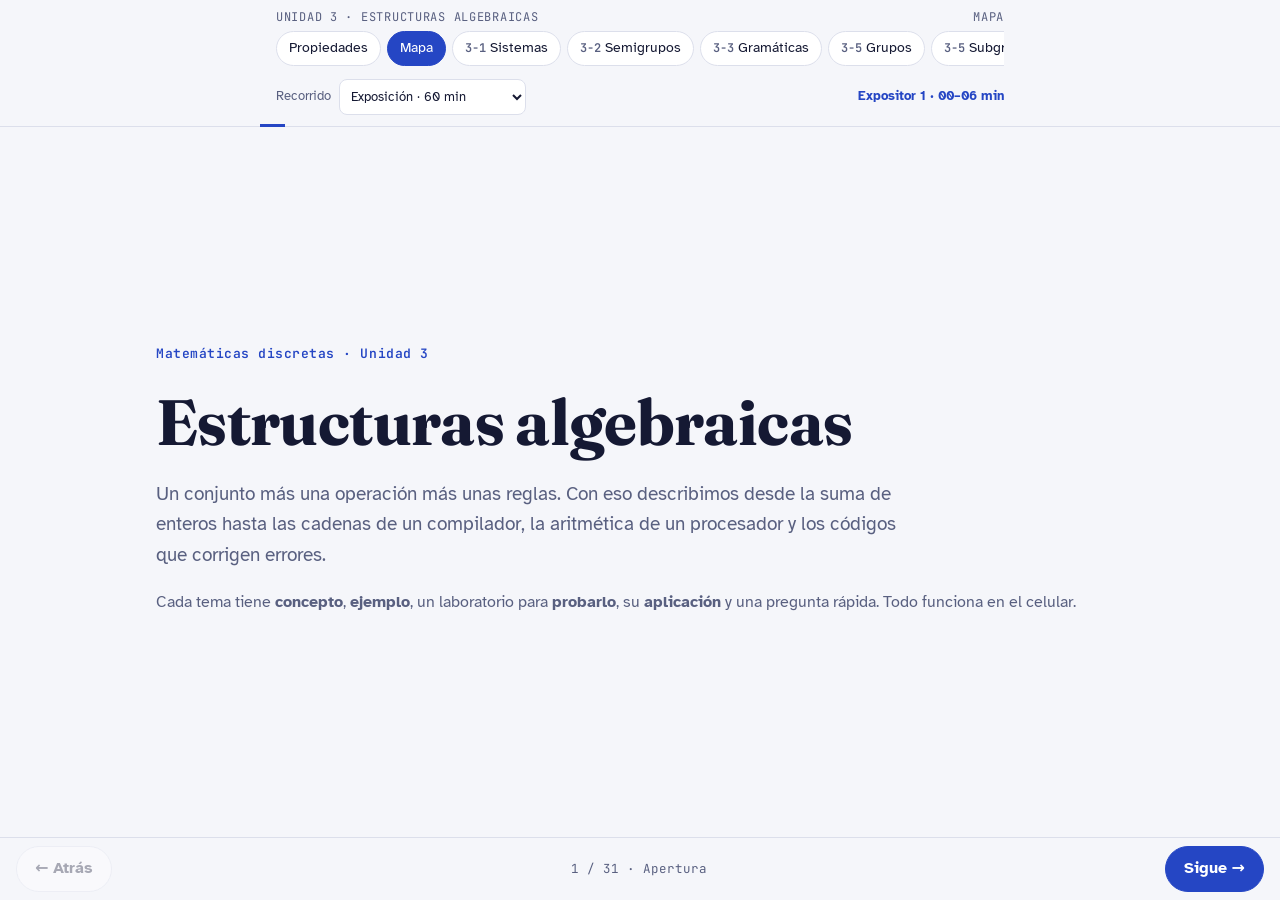
==== commit 7dd53d9d: "Anima la introducción con máquinas, inversos y pasaporte de propiedades" ====
--- a/index.html
+++ b/index.html
@@ -276,6 +276,7 @@
 </style>
 
 <link rel="stylesheet" href="assets/exposicion.css">
+<link rel="stylesheet" href="assets/primeros-pasos.css">
 <header class="top">
   <div class="wrap" style="position:relative">
     <div class="brand"><span>Unidad 3 · Estructuras algebraicas</span><span id="where">Propiedades</span></div>
@@ -403,6 +404,7 @@
       <label class="f" for="hB">b<input class="in" id="hB" type="number" value="-5" inputmode="numeric"></label>
     </div>
     <div class="out" id="homOut"></div>
+    <button type="button" class="btn" id="btnOpenSquare">Abrir cuadrado conmutativo interactivo</button>
   </div>
 
   <div class="block">
@@ -917,6 +919,10 @@
   <span class="deck-info" id="deckInfo"></span>
   <button class="deck-btn next" id="deckNext">Sigue →</button>
 </nav>
+<dialog class="square-modal" id="squareModal" aria-labelledby="squareTitle">
+  <div class="square-modal-head"><h3 id="squareTitle">Simulador de homomorfismos · Cuadrado conmutativo</h3><button class="btn" id="btnSquareClose" type="button">Cerrar ✕</button></div>
+  <iframe src="homomorfismo-pasos.html" title="Cuadrado conmutativo"></iframe>
+</dialog>
 <footer>
   <div class="wrap">Unidad 3 · Estructuras algebraicas · Matemáticas discretas. Ruta alineada con la guía de exposición de la pareja; referencia del guion: Tremblay y Manohar.</div>
 </footer>
@@ -1636,5 +1642,6 @@
 </script>
 
 <script src="assets/exposicion.js"></script>
+<script src="assets/primeros-pasos.js"></script>
 <script src="assets/presentacion.js"></script>
 </body></html>
--- a/assets/exposicion.css
+++ b/assets/exposicion.css
@@ -68,3 +68,9 @@
 .computing-connection summary{cursor:pointer;color:var(--accent);padding-block:8px;font-weight:700}
 .computing-connection p{max-width:65ch}
 html.slides section.compact .core-definition,html.slides section.compact .computing-connection{display:none}
+.square-modal{width:min(920px,calc(100vw - 28px));height:86dvh;max-height:820px;padding:0;border:1px solid var(--line);border-radius:16px;background:var(--surface);color:var(--ink)}
+.square-modal[open]{display:flex;flex-direction:column}
+.square-modal::backdrop{background:#000a;backdrop-filter:blur(4px)}
+.square-modal-head{display:flex;align-items:center;justify-content:space-between;gap:12px;padding:12px 16px;border-bottom:1px solid var(--line)}
+.square-modal-head h3{font-size:18px;margin:0}
+.square-modal iframe{width:100%;flex:1;min-height:0;border:0}
--- a/assets/primeros-pasos.css
+++ b/assets/primeros-pasos.css
@@ -0,0 +1,80 @@
+/* Manipulatives for a projected, presenter-led introduction. */
+html.slides main.wrap > section.cur .foundations{background:var(--surface);border:1px solid var(--line);border-radius:22px;padding:clamp(16px,2.5vw,28px);gap:16px;box-shadow:0 12px 40px #00000008}
+.foundation-heading{display:flex;align-items:center;justify-content:space-between;gap:16px}
+.foundation-heading h2{font-size:clamp(25px,3vw,36px);line-height:1.16;margin-top:6px}
+.activity-mark{font-family:var(--f-mono);font-size:22px;white-space:nowrap;padding:12px;background:var(--accent-soft);color:var(--accent);border-radius:14px}
+.machine-toolbar{display:flex;gap:12px;justify-content:space-between;flex-wrap:wrap}
+.machine-tabs{display:flex;gap:5px;flex-wrap:wrap}
+.machine-tabs .btn{font-size:14px;min-height:40px;border-radius:10px}
+.machine-tabs .on{background:var(--accent);color:var(--accent-ink);border-color:var(--accent)}
+.machine-mission,.inverse-mission{font-size:18px;line-height:1.4;max-width:70ch}
+.machine-pair{display:grid;grid-template-columns:1fr 1fr;gap:14px;min-width:0}
+.operation-machine{display:grid;grid-template-columns:minmax(0,1fr) 68px;gap:10px;padding:16px;border:1px solid var(--line);border-radius:16px;background:var(--bg);min-width:0}
+.operation-machine[data-machine="1"]{--machine-color:var(--cB);--tile-tint:var(--hi-soft)}
+.operation-machine[data-machine="0"]{--machine-color:var(--cA);--tile-tint:var(--accent-soft)}
+.machine-label{grid-column:1/-1;display:flex;align-items:center;gap:8px;font-family:var(--f-mono);font-size:13px;color:var(--machine-color);font-weight:700}
+.machine-led{height:7px;width:7px;border-radius:50%;background:currentColor;box-shadow:0 0 0 4px var(--tile-tint)}
+.machine-instruction{margin-left:auto;font-family:var(--f-body);font-weight:400;color:var(--muted);font-size:12px}
+.machine-belt{position:relative;min-width:0;min-height:82px;display:flex;align-items:center;justify-content:center;border-top:1px dashed var(--line);border-bottom:1px dashed var(--line)}
+.number-tiles{display:flex;align-items:center;justify-content:center;gap:6px;position:relative;z-index:1;width:100%}
+.number-tile{display:grid;place-items:center;min-width:38px;height:52px;padding:0 5px;border-radius:10px;border:1px solid var(--line);background:var(--surface);color:var(--machine-color);font-family:var(--f-mono);font-size:25px;box-shadow:0 3px 0 var(--line)}
+.number-tile.operator{min-width:19px;padding:0;font-size:20px;border:0;box-shadow:none;background:none;color:var(--muted)}
+.group-band{position:absolute;top:7px;height:67px;border:2px solid var(--machine-color);border-top:0;border-radius:0 0 9px 9px;background:var(--tile-tint);transition:left .6s cubic-bezier(.22,.8,.25,1),width .6s cubic-bezier(.22,.8,.25,1)}
+.group-band[hidden]{display:none}
+.machine-output{display:flex;flex-direction:column;align-items:center;justify-content:center;border:1px solid var(--line);border-radius:12px;background:var(--surface);gap:3px}
+.output-caption{text-transform:uppercase;font-family:var(--f-mono);font-size:10px;color:var(--muted);letter-spacing:.1em}
+.output-number{font-family:var(--f-mono);font-size:29px;color:var(--machine-color);line-height:1.2}
+.finished .machine-output{border-color:var(--machine-color);background:var(--tile-tint)}
+.processing .machine-led{animation:machine-signal .6s ease-in-out infinite alternate}
+@keyframes machine-signal{to{box-shadow:0 0 0 7px var(--tile-tint);opacity:.4}}
+.machine-vote{display:flex;gap:12px;flex-wrap:wrap;border:0;padding:0;margin:0;min-width:0}
+.machine-vote legend{font-size:16px;font-weight:700;margin-bottom:8px}
+.machine-vote label{display:flex;align-items:center;gap:9px;padding:10px 14px;background:var(--bg);border:1px solid var(--line);border-radius:10px;font-size:16px;cursor:pointer}
+.machine-vote label:has(input:checked){border-color:var(--accent);background:var(--accent-soft)}
+.machine-vote input{accent-color:var(--accent);width:18px;height:18px}
+.foundation-actions{display:flex;align-items:center;gap:10px;flex-wrap:wrap}
+.foundation-actions .btn{font-size:15px;min-height:44px}
+.foundation-actions .primary{background:var(--accent);color:var(--accent-ink);border-color:var(--accent)}
+.foundation-actions button:disabled{opacity:.45;cursor:default}
+.machine-step,.inverse-feedback{font-size:17px;line-height:1.45;padding:11px 14px;border-left:3px solid var(--accent);border-radius:0 9px 9px 0;background:var(--accent-soft)}
+.machine-step span,.inverse-feedback span{display:block;margin-top:4px}
+.foundation-note{font-size:13px;color:var(--muted);line-height:1.4}
+.step-dots{display:flex;gap:5px;margin-left:auto}.step-dots i{width:7px;height:7px;border-radius:50%;background:var(--line)}.step-dots i.active{background:var(--accent)}
+.domain-badge{font:600 12px var(--f-mono);border:1px solid var(--line);padding:10px;border-radius:10px;color:var(--accent);background:var(--accent-soft);white-space:nowrap}
+.journey-board{padding:12px 16px 0;background:var(--bg);border:1px solid var(--line);border-radius:16px}
+.journey-board svg{width:100%;height:auto;max-height:168px;display:block;overflow:visible}
+.journey-rail{stroke:var(--line);stroke-width:5;stroke-linecap:round}
+.station circle{stroke:var(--line);stroke-width:2;fill:var(--surface)}
+.station text{fill:var(--ink);font:17px var(--f-mono)}
+.station.home circle{stroke:var(--ok);fill:var(--ok-soft);stroke-width:3}
+.station .home-label{fill:var(--ok);font-size:12px;font-weight:700}
+.station.negative{opacity:.3;transition:opacity .5s}
+.territory-label{font:10px var(--f-mono);fill:var(--muted)}
+.locked-territory{color:var(--muted);transition:opacity .5s}
+.traveler circle{fill:var(--accent);stroke:var(--surface);stroke-width:4}
+.traveler text{fill:var(--accent-ink);font:600 17px var(--f-mono)}
+[data-domain="integer"] .station.negative{opacity:1}
+[data-domain="integer"] .locked-territory{opacity:0}
+[data-domain="integer"] .domain-badge{color:var(--ok);background:var(--ok-soft);border-color:var(--ok)}
+.journey-equation{font:600 23px var(--f-mono);text-align:center}.journey-equation span{color:var(--muted);margin-inline:12px}
+.inverse-cards{display:grid;grid-template-columns:repeat(4,minmax(0,1fr));gap:10px}
+.return-card{border:1px solid var(--line);border-bottom-width:4px;background:var(--bg);color:var(--ink);border-radius:13px;min-height:78px;padding:10px;display:flex;flex-direction:column;align-items:center;justify-content:center;gap:5px;cursor:pointer}
+.return-card>span{font:600 26px var(--f-mono)}.return-card small{font:12px var(--f-body);color:var(--muted)}
+.return-card:disabled{opacity:.4;cursor:default}.return-card.tried{border-color:var(--hi)}.return-card.winning{border-color:var(--ok);background:var(--ok-soft);opacity:1}
+.arrived .inverse-feedback{background:var(--ok-soft);border-color:var(--ok)}
+.property-passport{display:grid;grid-template-columns:repeat(5,minmax(0,1fr));gap:8px}
+.property-stamp{display:flex;flex-direction:column;align-items:center;gap:4px;padding:10px 6px;border:1px dashed var(--line);border-radius:10px;font-size:13px;text-align:center;background:var(--bg)}
+.stamp-icon{display:grid;place-items:center;width:29px;height:29px;border:1px dashed var(--muted);border-radius:50%;color:var(--muted);font-family:var(--f-mono);font-weight:700}
+.property-stamp small{font-size:10px;color:var(--muted)}
+.property-stamp.approved{border:1px solid var(--ok);background:var(--ok-soft)}.property-stamp.approved .stamp-icon{border:2px solid var(--ok);color:var(--ok)}
+.property-stamp.stopped{border:1px solid var(--bad);background:var(--bad-soft)}.property-stamp.stopped .stamp-icon{border:2px solid var(--bad);color:var(--bad)}
+.passport-revealed .approved,.passport-revealed .stopped{animation:stamp-arrival .5s both;animation-delay:var(--stamp-delay)}
+@keyframes stamp-arrival{0%{transform:scale(1.08) rotate(-4deg);opacity:.25}70%{transform:scale(.97) rotate(1deg)}100%{transform:scale(1);opacity:1}}
+@media(min-width:900px) and (max-height:800px){html.slides main.wrap>section.cur .foundations{gap:10px;padding:18px}.foundation-heading h2{font-size:27px}.machine-mission,.inverse-mission{font-size:16px}.operation-machine{padding:12px}.machine-step,.inverse-feedback{font-size:15px;padding:9px 12px}.machine-vote legend{font-size:15px;margin-bottom:5px}.journey-board svg{max-height:123px}.return-card{min-height:66px}.foundation-note{font-size:12px}.foundation-actions .btn{min-height:40px}}
+@media(max-width:650px){.machine-pair{grid-template-columns:1fr}.activity-mark{display:none}.machine-toolbar{gap:8px}.machine-tabs .btn{font-size:12px;padding-inline:10px}.foundation-heading{align-items:flex-start;flex-wrap:wrap;gap:8px}.foundation-heading h2{font-size:25px}.operation-machine{padding:12px;gap:6px}.machine-mission,.inverse-mission{font-size:16px}.machine-vote{gap:7px}.machine-vote label{font-size:15px;flex:1;min-width:200px}.foundation-actions .btn{flex:1;font-size:14px}.foundation-actions .step-dots{display:none}.return-card{min-height:75px;padding:8px 3px}.return-card small{font-size:10px}.return-card>span{font-size:23px}.journey-board{padding:12px 0 0}.property-passport{gap:4px}.property-stamp{padding:8px 2px;font-size:10px}.property-stamp small{font-size:8px}.stamp-icon{width:25px;height:25px}.domain-badge{font-size:11px;padding:7px}.foundation-note{font-size:12px}}
+@media(prefers-reduced-motion:reduce){.group-band,.station.negative,.locked-territory{transition:none}.passport-revealed .approved,.passport-revealed .stopped,.processing .machine-led{animation:none}}
+/* Override the legacy chart toolbar styles only inside these activities. */
+#entrada .foundations .btn{font-size:15px;min-height:44px;padding:8px 14px}
+#entrada .foundations .btn.primary{background:var(--accent);color:var(--accent-ink);border-color:var(--accent)}
+@media(min-width:900px) and (max-height:800px){#entrada .foundations .btn{font-size:14px;min-height:40px;padding:7px 12px}}
+@media(max-width:650px){#entrada .foundations .machine-tabs .btn{font-size:12px;padding:8px 10px}.journey-board .station text{font-size:26px}.journey-board .station .home-label{font-size:18px}.journey-board .territory-label{font-size:15px}.journey-board .traveler text{font-size:26px}}
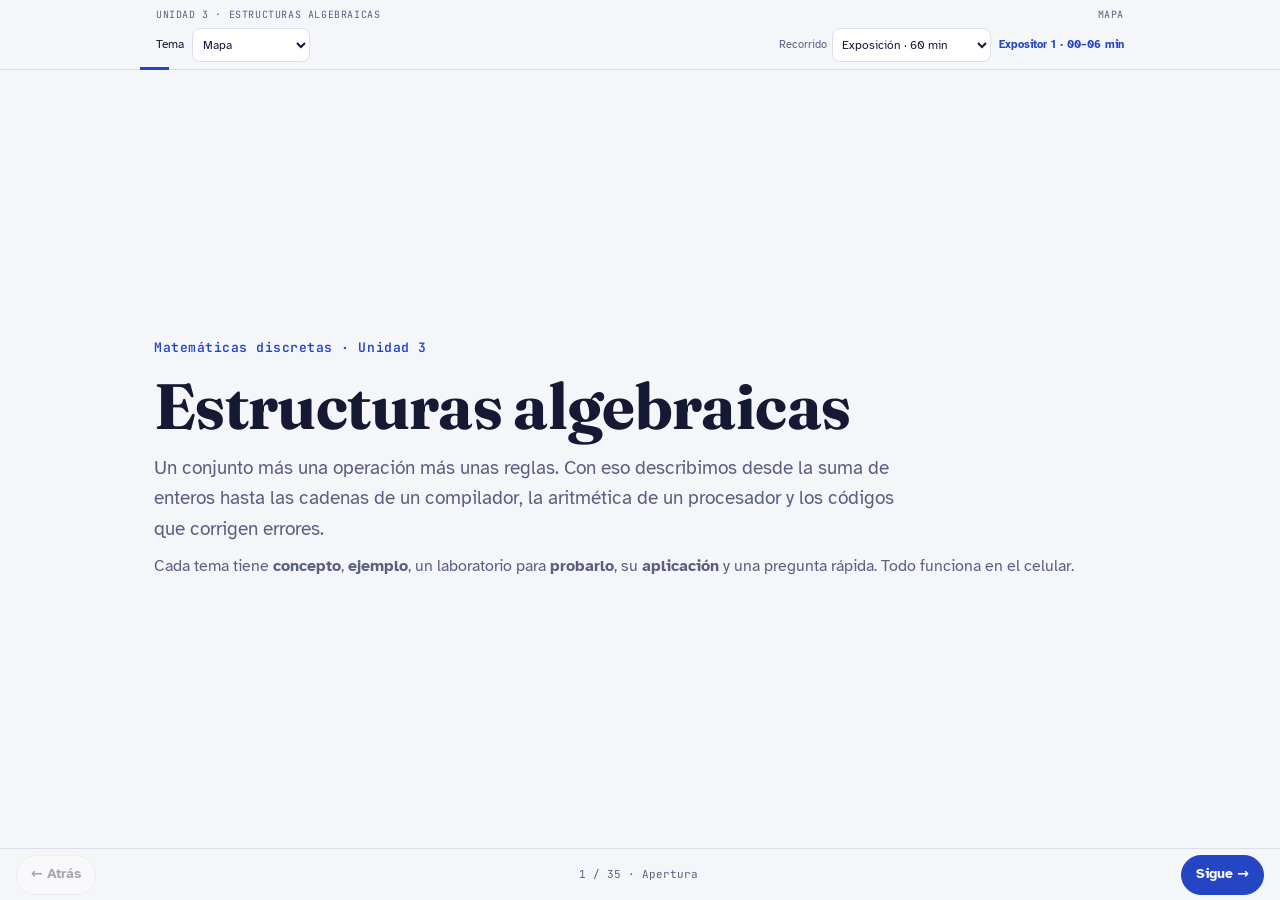
==== commit 995b07aa: "Divide la exposición en pasos sin desplazamiento en móvil y proyector" ====
--- a/index.html
+++ b/index.html
@@ -277,6 +277,7 @@
 
 <link rel="stylesheet" href="assets/exposicion.css">
 <link rel="stylesheet" href="assets/primeros-pasos.css">
+<link rel="stylesheet" href="assets/pantalla.css">
 <header class="top">
   <div class="wrap" style="position:relative">
     <div class="brand"><span>Unidad 3 · Estructuras algebraicas</span><span id="where">Propiedades</span></div>
@@ -1643,5 +1644,6 @@
 
 <script src="assets/exposicion.js"></script>
 <script src="assets/primeros-pasos.js"></script>
+<script src="assets/escenas.js"></script>
 <script src="assets/presentacion.js"></script>
 </body></html>
--- a/assets/primeros-pasos.css
+++ b/assets/primeros-pasos.css
@@ -78,3 +78,6 @@
 #entrada .foundations .btn.primary{background:var(--accent);color:var(--accent-ink);border-color:var(--accent)}
 @media(min-width:900px) and (max-height:800px){#entrada .foundations .btn{font-size:14px;min-height:40px;padding:7px 12px}}
 @media(max-width:650px){#entrada .foundations .machine-tabs .btn{font-size:12px;padding:8px 10px}.journey-board .station text{font-size:26px}.journey-board .station .home-label{font-size:18px}.journey-board .territory-label{font-size:15px}.journey-board .traveler text{font-size:26px}}
+.property-definition{font-size:16px;line-height:1.4;color:var(--accent);margin-top:5px;font-weight:700}
+.property-focus{font-size:16px;line-height:1.4;padding:9px 12px;border-left:3px solid var(--accent);background:var(--accent-soft);border-radius:0 8px 8px 0}
+@media(max-width:650px){.property-definition,.property-focus{font-size:14px}}
--- a/assets/pantalla.css
+++ b/assets/pantalla.css
@@ -0,0 +1,170 @@
+/* Every presentation frame has a bounded canvas. Content is staged, never zoomed. */
+html.slides,html.slides body{height:100%;overflow:hidden!important;overscroll-behavior:none}
+html.slides main.wrap>section.cur{overflow:hidden!important;justify-content:center!important;padding:10px 14px!important;gap:10px!important;max-width:1000px}
+html.slides main.wrap>section.cur>*{flex-shrink:0}
+.top .wrap{max-width:1000px;padding-block:7px;gap:5px}
+.top .brand{font-size:10px}
+#nav{display:none}
+.topic-picker{display:flex;align-items:center;gap:8px;font-size:12px;min-width:0}
+.topic-picker select{font:inherit;background:var(--surface);color:var(--ink);border:1px solid var(--line);border-radius:8px;padding:6px;min-width:0;max-width:100%;height:34px}
+.presentation-toolbar{padding:0;gap:8px;flex-wrap:nowrap}
+.route-control{font-size:11px;gap:5px}.route-control select{padding:5px;font-size:12px;min-height:34px}
+#speakerCue{font-size:11px;white-space:nowrap}
+.top-controls{display:flex;justify-content:space-between;gap:10px;align-items:center}
+.deck-bar{height:52px;min-height:52px;padding-block:5px!important}
+.deck-bar .deck-btn{min-height:40px;font-size:14px;padding:0 14px}
+.deck-bar .deck-info{font-size:11px}
+html.slides .head{gap:10px;max-width:850px}
+html.slides .head h2{font-size:clamp(25px,3vw,40px)}
+html.slides .key-idea{font-size:clamp(19px,2.2vw,26px);padding:12px 16px}
+html.slides .core-definition{font-size:18px;line-height:1.5}
+html.slides .computing-connection{font-size:16px}
+html.slides .computing-connection p{padding-block:8px}
+/* Compact manipulatives keep both sides of the comparison in the same place. */
+html.slides main.wrap>section.cur .foundations{padding:14px!important;gap:10px!important;width:100%}
+.foundation-heading h2{font-size:26px!important}.property-definition{font-size:15px;margin-top:4px}
+html.slides .machine-toolbar,html.slides .machine-mission,html.slides .foundation-note,html.slides .activity-mark{display:none!important}
+.machine-pair{grid-template-columns:1fr 1fr!important;gap:10px}
+.operation-machine{padding:10px;gap:7px;grid-template-columns:minmax(0,1fr) 60px}
+.machine-instruction{display:none}.machine-belt{min-height:72px}
+.machine-step,.inverse-feedback{font-size:16px;line-height:1.4;padding:10px}
+.machine-step:empty{display:none}.machine-step span{display:none}
+.machine-vote legend{font-size:16px}.machine-vote label{font-size:15px;padding:9px 11px}
+#entrada .foundations .btn{font-size:14px!important;min-height:40px!important;padding:7px 10px!important}
+.foundation-actions{gap:8px}.foundation-actions .btn{flex:none}
+.inverse-mission{display:none}.domain-badge{font-size:11px;padding:7px}
+.journey-board{padding:8px 0 0}.journey-board svg{max-height:115px}
+.return-card{min-height:65px;padding:7px}.return-card>span{font-size:24px}.return-card small{font-size:11px}
+#camino-inverso[data-phase="ready"] .unlock-integers{display:none}
+#camino-inverso[data-phase="done"] .inverse-cards .return-card:not(.winning){opacity:.25}
+#camino-inverso .inverse-feedback span{display:none}
+/* The map is presented as two frames, one signature at a time. */
+.structure-map{gap:12px}.structure-map>h2{font-size:27px}
+.structure-map>.hint{display:none}.map-path ol{gap:8px}.map-path li{padding:10px}
+[data-map="one"] .map-path:nth-of-type(2),[data-map="one"] .map-bridge{display:none}
+[data-map="two"] .map-path:nth-of-type(1){display:none}
+.map-path strong{font-size:18px}.map-path span{font-size:16px}.map-bridge{font-size:16px}
+/* Questions and explanations are different states, sharing the same question anchor. */
+html.slides main.wrap>section.cur .learning-game{padding:14px!important;gap:8px!important;width:100%}
+html.slides .learning-game h3{font-size:25px!important;line-height:1.15}
+.learning-game>.game-goal,.learning-game .property-focus{display:none}
+.learning-game>.tag{font-size:10px;letter-spacing:.04em}
+.game-stage{gap:10px}.round-label{font-size:12px}.game-question{font-size:20px!important;line-height:1.35}
+.game-feedback{font-size:17px;padding:12px;line-height:1.45}.takeaway{font-size:16px;margin-top:8px;padding-top:8px}
+.game-stage[data-phase="answer"] .vote-options,.game-stage[data-phase="answer"] .property-passport,.game-stage[data-phase="answer"] .game-table,.game-stage[data-phase="answer"] .game-triangle,.game-stage[data-phase="answer"] .received-word{display:none}
+.vote-options{gap:7px}.vote-option{min-height:42px;padding:9px 12px;font-size:17px}
+.vote-options.short-options{grid-template-columns:repeat(var(--option-count),minmax(0,1fr))}
+.game-actions .btn{min-height:40px;font-size:14px;padding:7px 11px}.game-done{font-size:14px}
+.game-table{font-size:17px}.game-table caption{font-size:12px;padding:0}.game-table td,.game-table th{padding:4px 15px}
+.game-triangle{max-height:100px}.property-stamp{font-size:12px;padding:7px 3px}.property-stamp small{display:none}.stamp-icon{width:25px;height:25px}
+.crt-form .inputs{display:grid;grid-template-columns:repeat(3,minmax(0,1fr));gap:8px}.crt-form .f{min-width:0;font-size:13px}.crt-form .in{width:100%;min-width:0}
+.game-stage:has(.crt-form)>.hint{font-size:14px}.game-stage:has(.crt-form)>.takeaway{font-size:14px}
+.oracle-result{font-size:23px}.crt-steps{font-size:15px}
+/* New staged scenes */
+.scene{width:100%;display:flex;flex-direction:column;gap:14px;background:var(--surface);padding:22px;border:1px solid var(--line);border-radius:18px;min-width:0}
+.scene-header{display:flex;flex-direction:column;gap:5px}.scene-header h2{font-size:clamp(25px,3vw,37px)}
+.scene-eyebrow{font:600 11px var(--f-mono);color:var(--accent);text-transform:uppercase;letter-spacing:.04em}
+.scene-prompt{font-size:21px;line-height:1.4}.scene-visual{display:flex;align-items:center;justify-content:center;min-width:0;min-height:110px;padding:12px;background:var(--bg);border:1px solid var(--line);border-radius:13px;gap:12px}
+.scene-visual.column{flex-direction:column}.scene-message{font-size:18px;line-height:1.45;padding:11px 14px;background:var(--accent-soft);border-left:3px solid var(--accent);border-radius:0 9px 9px 0}
+.scene-actions{display:flex;flex-wrap:wrap;gap:8px;align-items:center}.scene-actions .btn{min-height:42px;font-size:15px}
+.scene .primary{background:var(--accent);color:var(--accent-ink)}.scene .btn:disabled{opacity:.45}
+.scene-counter{font:12px var(--f-mono);color:var(--muted);margin-left:auto}
+.math-line{font:600 27px var(--f-mono);line-height:1.5;text-align:center;overflow-wrap:anywhere}
+.scene-chips{display:flex;gap:7px;flex-wrap:wrap;justify-content:center}.scene-chip{padding:8px 13px;border-radius:9px;background:var(--accent-soft);font:600 22px var(--f-mono);color:var(--accent)}
+.scene-chip.outside{color:var(--bad);background:var(--bad-soft)}.scene-chip.member{color:var(--ok);background:var(--ok-soft)}
+.two-paths{display:grid;grid-template-columns:1fr 1fr;gap:12px;width:100%}.path-card{background:var(--surface);border:1px solid var(--line);border-radius:12px;padding:12px;min-width:0;text-align:center}.path-card h3{font:600 15px var(--f-body);line-height:1.3;margin:0 0 10px}.path-card .math-line{font-size:25px}.path-arrow{color:var(--muted);font-size:22px;display:block}
+.dot-product{display:grid;grid-template-columns:1fr 1fr;gap:14px;width:100%}.dot-box{display:flex;gap:5px;flex-wrap:wrap;padding:12px;border-radius:10px;background:var(--accent-soft);align-content:center}.dot-box i{width:15px;height:15px;border-radius:50%;background:var(--accent)}.dot-box.alt{background:var(--hi-soft)}.dot-box.alt i{background:var(--hi)}
+.scene-table{border-collapse:separate;border-spacing:5px;font:18px var(--f-mono);text-align:center}.scene-table th{padding:5px;color:var(--muted);font-weight:400}.scene-table td{background:var(--surface);padding:8px 14px;border:1px solid var(--line);border-radius:7px}.scene-table .marked{background:var(--accent-soft);border-color:var(--accent)}
+.triangle-path{display:flex;flex-direction:column;align-items:center;gap:5px}.triangle-path svg{width:190px;max-width:100%;height:145px}.triangle-path .tri-label{font-size:15px}.tri-token circle{fill:var(--surface);stroke:var(--accent);stroke-width:2}.tri-token text{fill:var(--ink);font:600 17px var(--f-mono)}.tri-token.first circle{fill:var(--hi-soft);stroke:var(--hi)}
+.coset-grid{display:grid;grid-template-columns:repeat(3,minmax(0,1fr));gap:10px;width:100%}.coset-column{padding:12px;border:1px solid var(--line);border-radius:12px;text-align:center;background:var(--surface)}.coset-column strong{display:block;margin-bottom:10px;font-size:16px}.coset-column span{display:inline-block;padding:8px;border-radius:8px;background:var(--accent-soft);margin:2px;font:20px var(--f-mono)}
+.code-word{display:flex;gap:6px;justify-content:center;flex-wrap:wrap}.code-bit{min-width:34px;min-height:40px;border:1px solid var(--line);border-radius:7px;font:20px var(--f-mono);background:var(--surface);color:var(--ink);cursor:pointer}.code-bit.flipped{background:var(--hi-soft);border-color:var(--hi)}.code-copy{display:flex;align-items:center;gap:7px;justify-content:center}.code-copy small{font-size:12px;color:var(--muted);min-width:48px}
+.reference-page{display:flex;flex-direction:column;gap:14px;width:100%;max-width:850px}.reference-page h2{font-size:28px}.reference-page p{font-size:19px;line-height:1.55;overflow-wrap:anywhere;white-space:normal}.reference-page .reference-label{font:12px var(--f-mono);color:var(--accent)}
+@media(max-width:650px){
+ .top .brand span:first-child{max-width:65vw}.top .brand span:last-child{display:none}.top-controls{gap:5px}.topic-picker{font-size:0;flex:1}.topic-picker select{font-size:12px;width:100%}.presentation-toolbar{gap:5px}.route-control{font-size:0}.route-control select{font-size:11px;max-width:135px}#speakerCue{display:none}
+ html.slides main.wrap>section.cur{padding:8px 10px!important;gap:8px!important}
+ .deck-bar{padding-inline:10px!important}.deck-bar .deck-btn{min-height:38px;padding:0 11px;font-size:13px}.deck-bar .deck-info{font-size:10px}
+ html.slides .head h2{font-size:25px}html.slides .key-idea{font-size:19px;padding:10px}html.slides .core-definition{font-size:17px;line-height:1.4}.computing-connection{font-size:15px}
+ html.slides main.wrap>section.cur .foundations{padding:12px!important;gap:9px!important}.foundation-heading h2{font-size:22px!important}.property-definition{font-size:13px}.foundation-heading>.domain-badge{display:none}
+ .operation-machine{display:flex;flex-direction:column;padding:8px;gap:6px}.machine-label{font-size:12px}.machine-belt{min-height:61px}.number-tiles{gap:2px}.number-tile{min-width:27px;height:39px;padding:0 3px;font-size:20px;border-radius:7px}.number-tile.operator{min-width:13px;font-size:17px}.group-band{top:6px;height:48px}.machine-output{flex-direction:row;gap:9px;padding:4px}.output-number{font-size:23px}.output-caption{font-size:9px}
+ .machine-vote{gap:6px}.machine-vote legend{font-size:14px;margin-bottom:5px}.machine-vote label{min-width:0;flex:1;font-size:13px;padding:8px;line-height:1.3;gap:6px}.machine-vote input{width:16px;height:16px;flex:none}
+ .machine-step,.inverse-feedback{font-size:14px;padding:9px;line-height:1.4}.foundation-actions{gap:6px}#entrada .foundations .btn{font-size:12px!important;min-height:38px!important;padding:7px 9px!important}.step-dots{display:none}
+ .journey-board svg{max-height:100px}.journey-equation{font-size:23px}.inverse-cards{gap:6px}.return-card{min-height:57px;padding:5px 2px}.return-card>span{font-size:22px}.return-card small{display:none}
+ .structure-map{gap:10px}.structure-map>h2{font-size:24px}.map-path ol{flex-direction:column;gap:6px}.map-path li{padding:8px 10px}.map-path strong{font-size:17px}.map-path span{font-size:15px}.map-bridge{font-size:15px;padding:9px}
+ html.slides main.wrap>section.cur .learning-game{padding:12px!important;gap:7px!important}html.slides .learning-game h3{font-size:22px!important}.game-stage{gap:8px}.game-question{font-size:17px!important;line-height:1.35}.round-label{font-size:11px}.vote-options{grid-template-columns:1fr}.vote-option{font-size:15px;min-height:40px;padding:8px 9px}.vote-option input{width:17px;height:17px}.game-feedback{font-size:15px;padding:10px}.takeaway{font-size:14px}.game-actions .btn{font-size:12px;min-height:38px;padding:7px 9px}.game-done{font-size:12px}.game-table{font-size:15px}.game-table td,.game-table th{padding:3px 12px}.game-table caption{font-size:11px}.property-stamp{font-size:10px}.stamp-icon{width:22px;height:22px;font-size:12px}.property-passport{gap:4px}.game-triangle{max-height:80px}
+ .scene{padding:14px;gap:10px}.scene-header{gap:4px}.scene-header h2{font-size:24px}.scene-eyebrow{font-size:10px}.scene-prompt{font-size:17px;line-height:1.35}.scene-visual{padding:10px;gap:8px;min-height:95px}.scene-message{font-size:15px;line-height:1.4;padding:9px 10px}.scene-actions{gap:6px}.scene-actions .btn{font-size:13px;padding:7px 10px;min-height:38px}.scene-counter{font-size:10px}
+ .math-line{font-size:23px}.scene-chip{font-size:20px;padding:6px 9px}.two-paths{gap:7px}.path-card{padding:9px 6px}.path-card h3{font-size:13px}.path-card .math-line{font-size:20px}.path-arrow{font-size:19px}.scene-table{font-size:15px;border-spacing:3px}.scene-table td{padding:6px 10px}.scene-table th{padding:4px}
+ .triangle-path svg{height:104px;width:135px}.triangle-path .tri-label{font-size:12px}.coset-grid{gap:5px}.coset-column{padding:9px 3px}.coset-column strong{font-size:13px}.coset-column span{font-size:17px;padding:5px}
+ .code-bit{min-width:30px;min-height:36px;font-size:18px}.code-word{gap:5px}.code-copy{gap:5px}.code-copy small{font-size:11px;min-width:45px}
+ .reference-page{gap:12px}.reference-page h2{font-size:24px}.reference-page p{font-size:17px;line-height:1.5}.reference-page .reference-label{font-size:11px}
+ .crt-form{gap:10px}.crt-form .f{font-size:11px}.game-stage:has(.crt-form)>.hint{font-size:13px}.game-stage:has(.crt-form)>.takeaway{font-size:13px}.crt-steps{font-size:14px}.oracle-result{font-size:21px}
+}
+@media(max-height:450px){.top .brand{display:none}.top .wrap{padding-block:4px}.deck-bar{height:44px;min-height:44px}.deck-bar .deck-btn{min-height:34px}.scene{gap:7px;padding:10px}.scene-header h2{font-size:23px}.scene-visual{min-height:65px;padding:7px}.scene-message{font-size:14px;padding:7px}.scene-prompt{font-size:16px}.scene-header .scene-eyebrow{display:none}}
+@media(prefers-reduced-motion:reduce){.scene *{transition:none!important;animation:none!important}}
+/* Small phones get less surrounding chrome, keeping the mathematical text readable. */
+@media(max-width:650px) and (max-height:650px){
+ html.slides main.wrap>section.cur{padding:6px 8px!important}
+ .scene{padding:11px;gap:8px}.scene-header h2{font-size:22px}.scene-prompt{font-size:16px}.scene-message{font-size:14px;line-height:1.35;padding:8px}.scene-visual{padding:7px;min-height:80px}
+ .scene-table{border-spacing:3px}.scene-table td{padding:4px 9px}.scene-table th{padding:3px}.scene-actions .btn{font-size:12px;min-height:36px;padding:6px 8px}.path-card h3{font-size:12px;margin-bottom:6px}.path-card .math-line{font-size:18px}.path-arrow{font-size:17px}
+ html.slides main.wrap>section.cur .foundations{padding:10px!important;gap:7px!important}.foundation-heading h2{font-size:20px!important}.property-definition{font-size:12px}.operation-machine{padding:6px;gap:4px}.machine-belt{min-height:55px}.number-tile{height:35px;font-size:19px}.group-band{height:43px}.machine-step,.inverse-feedback{font-size:13px;padding:8px}.machine-vote legend{font-size:13px}.machine-vote label{font-size:12px;padding:7px}.foundation-actions .btn{min-height:36px!important;font-size:12px!important}
+ html.slides main.wrap>section.cur .learning-game{padding:10px!important;gap:6px!important}html.slides .learning-game h3{font-size:20px!important}.game-stage{gap:7px}.game-question{font-size:16px!important}.game-feedback{font-size:14px;padding:9px;line-height:1.35}.takeaway{font-size:13px}.game-actions .btn{min-height:36px;font-size:11px}.game-table td,.game-table th{padding:2px 10px}.received-word{font-size:25px}
+ .scene-header .scene-eyebrow{font-size:9px}.code-bit{min-height:33px;min-width:28px;font-size:17px}
+}
+.game-stage[data-phase="oracle-answer"]>.game-question,.game-stage[data-phase="oracle-answer"]>.hint{display:none}
+.crt-form[hidden]{display:none!important}
+html.slides .computing-connection{display:none}
+/* Passport results keep the animated evidence; the question is replaced by the verdict. */
+.learning-game[data-game="0"] .game-stage[data-phase="answer"] .property-passport{display:grid}
+.learning-game[data-game="0"] .game-stage[data-phase="answer"] .game-question{display:none}
+.learning-game[data-game="0"] .game-stage[data-phase="answer"] .takeaway{display:none}
+.packages{display:grid;gap:8px}.packages .dot-box{padding:8px 12px;flex-wrap:nowrap;align-items:center}.packages .gold-dot{background:var(--hi)}.package-divider{width:8px}
+@media(max-width:650px){.dot-box i{width:12px;height:12px}}
+.machine-property-line{display:flex;align-items:center;gap:8px;justify-content:space-between}
+.machine-property-line .property-definition{margin-top:0;font-family:var(--f-mono);font-weight:400}
+.machine-operation{font:13px var(--f-body);color:var(--ink);background:var(--surface);border:1px solid var(--line);border-radius:7px;min-height:30px;padding:4px 6px}
+.foundation-heading>div:first-child{min-width:0;flex:1}
+html.slides .head .lead{display:none}
+.game-stage[data-phase="answer"] .game-question{display:none}
+@media(max-width:650px) and (max-height:650px){.game-table td,.game-table th{padding-block:1px}}
+.learning-game .eq{white-space:normal;overflow:visible;font-size:14px;line-height:1.4}
+.game-stage[data-phase="answer"] .question-visual{display:none}
+.top{top:0;padding-top:env(safe-area-inset-top,0px)}
+html.slides .deck-bar{height:calc(52px + env(safe-area-inset-bottom,0px));padding-bottom:calc(5px + env(safe-area-inset-bottom,0px))!important}
+@media(max-height:450px) and (min-width:651px){
+ html.slides main.wrap>section.cur{padding:6px 10px!important}
+ .scene{display:grid;grid-template-columns:1fr 1fr;grid-template-areas:"heading heading" "prompt visual" "message visual" "actions actions";gap:8px;padding:10px}
+ .scene-header{grid-area:heading}.scene-header h2{font-size:22px}.scene-prompt{grid-area:prompt;font-size:15px}.scene-visual{grid-area:visual;min-height:0;padding:7px}.scene-message{grid-area:message;font-size:14px;line-height:1.35;padding:7px 9px}.scene-actions{grid-area:actions}.scene-actions .btn{font-size:12px;min-height:35px;padding:6px 9px}
+ .scene-table{font-size:14px;border-spacing:3px}.scene-table td{padding:4px 9px}.scene-table th{padding:3px}.path-card{padding:7px}.path-card h3{font-size:12px;margin-bottom:5px}.path-card .math-line{font-size:18px}.path-arrow{font-size:16px}.math-line{font-size:22px}
+ .triangle-path svg{height:105px;width:130px}.triangle-path .tri-label{font-size:11px}.coset-column{padding:8px 4px}.coset-column strong{font-size:12px}.coset-column span{font-size:16px;padding:5px}
+ .code-bit{min-height:30px;min-width:26px;font-size:16px}.code-copy small{font-size:10px}.code-copy{gap:4px}.scene-visual.column{gap:5px}
+ html.slides main.wrap>section.cur .foundations{padding:10px!important;gap:8px!important}.foundation-heading h2{font-size:22px!important}.property-definition{font-size:12px}
+ #maquinas:not(.off){display:grid!important;grid-template-columns:1.2fr 1fr;grid-template-areas:"heading heading" "pair vote" "pair message" "actions actions"}
+ #maquinas .foundation-heading{grid-area:heading}#maquinas .machine-pair{grid-area:pair}#maquinas .machine-vote{grid-area:vote}#maquinas .machine-step{grid-area:message}#maquinas .foundation-actions{grid-area:actions}
+ .operation-machine{display:flex;flex-direction:column;padding:6px;gap:4px}.machine-belt{min-height:48px}.number-tiles{gap:2px}.number-tile{min-width:27px;height:34px;padding:0 3px;font-size:18px}.number-tile.operator{min-width:13px;font-size:16px}.machine-output{flex-direction:row;gap:7px;padding:3px}.output-number{font-size:21px}.group-band{top:3px;height:42px}
+ .machine-vote legend{font-size:13px;margin-bottom:5px}.machine-vote label{font-size:12px;padding:7px;min-width:0}.machine-step,.inverse-feedback{font-size:13px;padding:8px}
+ #camino-inverso:not(.off){display:grid!important;grid-template-columns:1fr 1fr;grid-template-areas:"heading heading" "board message" "equation cards" "actions actions"}
+ #camino-inverso .foundation-heading{grid-area:heading}#camino-inverso .journey-board{grid-area:board}#camino-inverso .journey-equation{grid-area:equation}#camino-inverso .inverse-cards{grid-area:cards}#camino-inverso .inverse-feedback{grid-area:message}#camino-inverso .foundation-actions{grid-area:actions}
+ .journey-board svg{max-height:80px}.journey-equation{font-size:21px}.return-card{min-height:43px;padding:5px}.return-card small{display:none}.return-card>span{font-size:21px}
+ html.slides main.wrap>section.cur .learning-game{padding:10px!important;gap:6px!important}.learning-game>.tag{display:none}html.slides .learning-game h3{font-size:22px!important}
+ .game-stage{display:grid;grid-template-columns:1fr 1fr;gap:7px}.round-label,.game-actions,.game-feedback{grid-column:1/-1}.game-question{grid-column:1/-1;font-size:16px!important}.vote-options{grid-column:1/-1;grid-template-columns:1fr 1fr}.vote-option{min-height:34px;font-size:14px;padding:6px 8px}.game-actions .btn{min-height:34px;font-size:12px}.game-feedback{font-size:15px;padding:8px}.takeaway{font-size:14px}
+ .game-stage.has-visual[data-phase="question"] .game-question{grid-column:1;grid-row:2}.game-stage.has-visual[data-phase="question"] .vote-options{grid-column:1;grid-row:3}.game-stage.has-visual .question-visual,.game-stage.has-visual .property-passport{grid-column:2;grid-row:2/span 2;align-self:center}
+ .game-table{font-size:14px}.game-table caption{font-size:10px}.game-table td,.game-table th{padding:2px 10px}.property-stamp{font-size:11px;padding:6px 3px}.game-triangle{max-height:110px}.received-word{font-size:25px}
+ .game-stage:has(.crt-form){display:flex}.game-stage:has(.crt-form)>.hint{display:none}.crt-form{display:flex;flex-direction:row;gap:12px;align-items:end}.crt-form .inputs{flex:1}.game-stage:has(.crt-form)>.takeaway{font-size:13px}.game-stage[data-phase="oracle-answer"] .game-feedback{font-size:14px}
+ .hero h1{font-size:38px}.hero>.lead{font-size:17px;line-height:1.4}.hero>.hint{display:none}
+ .head .key-idea{font-size:18px}.head .core-definition{font-size:16px;line-height:1.4}.head h2{font-size:25px!important}.reference-page p{font-size:17px;line-height:1.4}
+ html.slides .deck-bar{height:calc(44px + env(safe-area-inset-bottom,0px))}
+}
+@media(max-height:450px) and (min-width:651px){.game-table td,.game-table th{padding-block:1px}.game-table caption{line-height:1.2}}
+@media(max-width:650px) and (max-height:650px){
+ #escena-cayley .scene-visual{padding:5px}#escena-cayley .scene-table{border-spacing:2px}
+ .learning-game[data-game="1"] .game-stage{gap:5px}
+}
+#maquinas[data-phase="execute"] .machine-vote,#maquinas[data-phase="done"] .machine-vote{display:none}
+table.game-table td,table.game-table th{text-align:center;vertical-align:middle;padding:3px 10px}
+@media(max-height:450px) and (min-width:651px){
+ table.game-table td,table.game-table th{padding:2px 10px}
+ .game-stage.has-visual .vote-options:not(.short-options){grid-template-columns:1fr}
+}
+@media(max-width:650px) and (max-height:650px){table.game-table td,table.game-table th{padding:2px 9px}}
+/* The legacy chart styles must not override the new closure-scene controls. */
+#entrada .scene .btn{min-height:38px;padding:7px 10px;font-size:14px;background:var(--bg);color:var(--ink)}
+#entrada .scene .btn.primary{background:var(--accent);color:var(--accent-ink);border-color:var(--accent)}
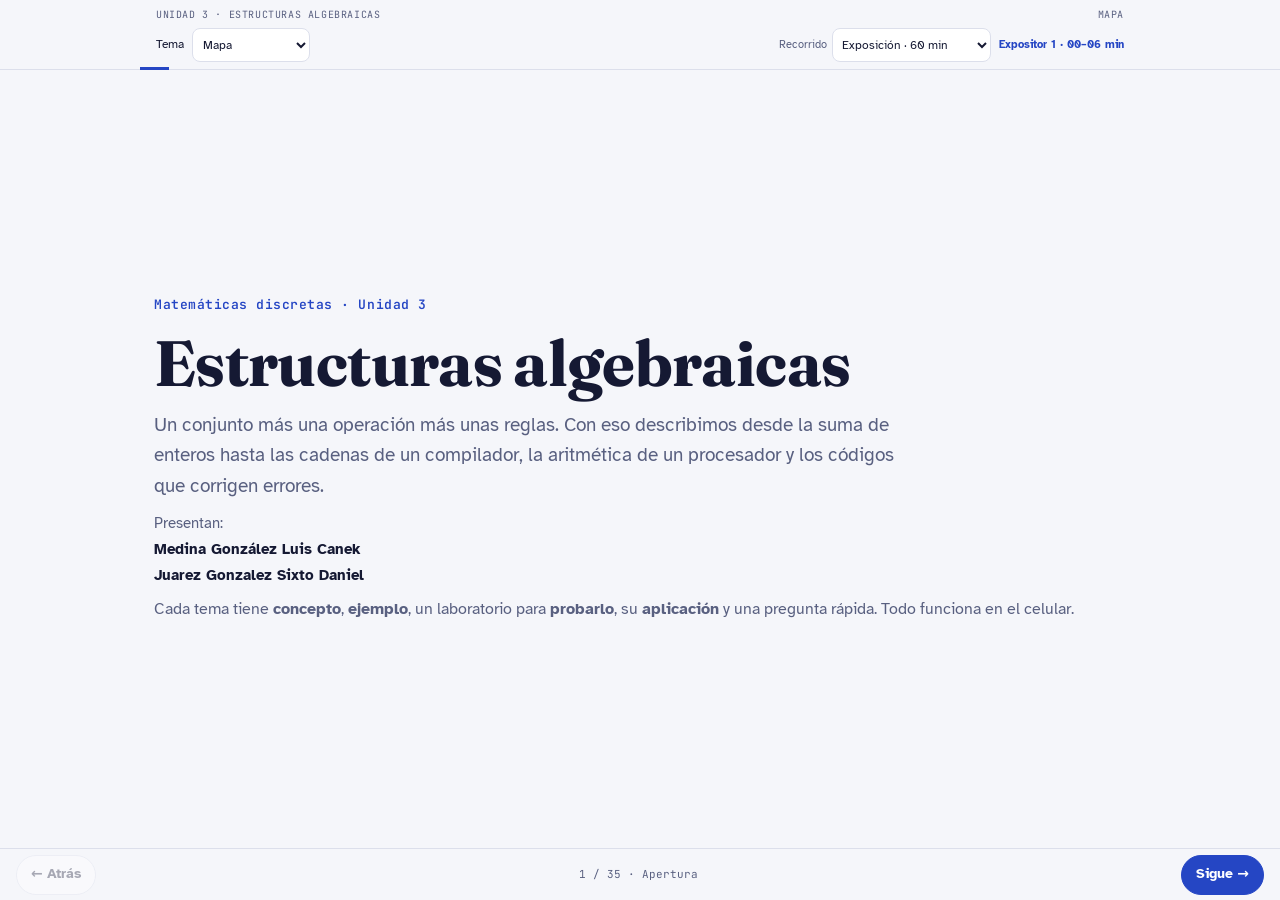
==== commit d75b5fad: "Agrega los nombres de los integrantes en todas las páginas Medina González Luis Canek y Juarez Gonza" ====
--- a/index.html
+++ b/index.html
@@ -1,4 +1,4 @@
-<!doctype html><html lang="es"><head><meta charset="utf-8"><meta name="viewport" content="width=device-width,initial-scale=1,viewport-fit=cover"><style>body{margin:0}</style></head><body><title>Estructuras algebraicas</title>
+<!doctype html><html lang="es" data-theme="light"><head><meta charset="utf-8"><meta name="viewport" content="width=device-width,initial-scale=1,viewport-fit=cover"><style>body{margin:0}</style></head><body><title>Estructuras algebraicas</title>
 <meta name="claude:viewport-fit-sides" content="cover">
 <link rel="preconnect" href="https://fonts.googleapis.com">
 <link rel="preconnect" href="https://fonts.gstatic.com" crossorigin>
@@ -37,6 +37,7 @@
     --cA:#93A7FF; --cB:#D58BEB; --cG:#5BD08C; --cO:#F2A65A; --cM:#6E7499; --grid:#1F2440; --axis:#6E7499; --neu-soft:#1E2752;
   color-scheme:dark;
 }
+:root[data-theme="light"]{color-scheme:light}
 *{box-sizing:border-box}
 html{scroll-behavior:smooth;scroll-padding-top:96px}
 @media (prefers-reduced-motion: reduce){html{scroll-behavior:auto}*{transition:none!important}}
@@ -272,6 +273,10 @@
 .deck-bar .deck-btn.next{background:var(--accent);border-color:var(--accent);color:var(--accent-ink);margin-left:auto}
 .deck-bar .deck-btn:disabled{opacity:.35;cursor:default}
 .deck-bar .deck-info{min-width:0;flex:1;text-align:center;font-family:var(--f-mono);font-size:12.5px;color:var(--muted);white-space:nowrap;overflow:hidden;text-overflow:ellipsis}
+.authors{font-size:15px;color:var(--muted);display:flex;flex-direction:column;gap:2px;margin:0}
+.authors b{color:var(--ink);font-weight:700}
+@media (max-height:700px){.authors{font-size:13px;gap:0;line-height:1.3}.authors span{display:none}}
+@media (max-height:600px){.authors{font-size:12px;line-height:1.2;margin-top:-12px}}
 footer{padding-block:40px 60px;border-top:1px solid var(--line);color:var(--muted);font-size:14px}
 </style>
 
@@ -324,6 +329,7 @@
   <p class="eyebrow">Matemáticas discretas · Unidad 3</p>
   <h1>Estructuras algebraicas</h1>
   <p class="lead">Un conjunto más una operación más unas reglas. Con eso describimos desde la suma de enteros hasta las cadenas de un compilador, la aritmética de un procesador y los códigos que corrigen errores.</p>
+  <p class="authors"><span>Presentan:</span><b>Medina González Luis Canek</b><b>Juarez Gonzalez Sixto Daniel</b></p>
   <div class="block">
     <div class="structure-map" id="onionWrap">
       <p class="tag">Mapa · fíjate en las operaciones</p>
@@ -922,7 +928,7 @@
 </nav>
 <dialog class="square-modal" id="squareModal" aria-labelledby="squareTitle">
   <div class="square-modal-head"><h3 id="squareTitle">Simulador de homomorfismos · Cuadrado conmutativo</h3><button class="btn" id="btnSquareClose" type="button">Cerrar ✕</button></div>
-  <iframe src="homomorfismo-pasos.html" title="Cuadrado conmutativo"></iframe>
+  <iframe src="homomorfismo-pasos.html?embed=1" title="Cuadrado conmutativo"></iframe>
 </dialog>
 <footer>
   <div class="wrap">Unidad 3 · Estructuras algebraicas · Matemáticas discretas. Ruta alineada con la guía de exposición de la pareja; referencia del guion: Tremblay y Manohar.</div>
--- a/assets/exposicion.css
+++ b/assets/exposicion.css
@@ -74,3 +74,9 @@
 .square-modal-head{display:flex;align-items:center;justify-content:space-between;gap:12px;padding:12px 16px;border-bottom:1px solid var(--line)}
 .square-modal-head h3{font-size:18px;margin:0}
 .square-modal iframe{width:100%;flex:1;min-height:0;border:0}
+/* Let the embedded simulator use the available canvas; keep its close button visible. */
+.square-modal{width:min(1100px,calc(100vw - 20px));height:calc(100dvh - 20px);max-height:940px;overflow:hidden}
+.square-modal-head{flex:none;padding:10px 14px}.square-modal-head h3{font-size:18px;line-height:1.25}.square-modal-head .btn{flex:none}
+@media(max-width:600px){.square-modal{width:calc(100vw - 12px);height:calc(100dvh - 12px)}.square-modal-head{padding:8px 10px;gap:8px}.square-modal-head h3{font-size:15px}.square-modal-head .btn{font-size:13px;min-height:36px;padding:6px 9px}}
+.square-modal{max-width:min(1100px,calc(100vw - 20px))}
+@media(max-width:600px){.square-modal{max-width:calc(100vw - 12px)}}
--- a/assets/pantalla.css
+++ b/assets/pantalla.css
@@ -168,3 +168,21 @@
 /* The legacy chart styles must not override the new closure-scene controls. */
 #entrada .scene .btn{min-height:38px;padding:7px 10px;font-size:14px;background:var(--bg);color:var(--ink)}
 #entrada .scene .btn.primary{background:var(--accent);color:var(--accent-ink);border-color:var(--accent)}
+/* Instructions stay with the triangle: angle, direction, centre and mirror axis. */
+.triangle-instructions{display:flex;align-items:center;gap:20px;max-width:680px;margin:auto}
+.triangle-instructions .game-triangle{width:175px;max-height:160px;flex:none}
+.triangle-instructions ol{margin:0;padding-left:24px;display:grid;gap:12px;font-size:17px;line-height:1.35}
+.triangle-instructions li{padding-left:2px}.triangle-instructions strong,.triangle-instructions span{display:block}
+.triangle-instructions strong{color:var(--accent);margin-bottom:3px}
+.learning-game[data-game="4"] .vote-options{grid-template-columns:repeat(3,minmax(0,1fr))}
+@media(max-width:650px){
+ .triangle-instructions{gap:8px}.triangle-instructions .game-triangle{width:82px;max-height:105px}
+ .triangle-instructions ol{font-size:13px;line-height:1.3;padding-left:18px;gap:8px}.triangle-instructions strong{margin-bottom:2px}
+ .learning-game[data-game="4"] .vote-option{flex-direction:column;text-align:center;justify-content:center;gap:4px;font-size:13px;padding:6px 3px;line-height:1.2}
+}
+@media(max-height:450px) and (min-width:651px){
+ .triangle-instructions{gap:8px}.triangle-instructions .game-triangle{width:100px;max-height:110px}
+ .triangle-instructions ol{font-size:13px;gap:8px;padding-left:18px}
+ .learning-game[data-game="4"] .game-stage.has-visual .vote-options{grid-template-columns:repeat(3,minmax(0,1fr))}
+ .learning-game[data-game="4"] .vote-option{flex-direction:column;gap:4px;text-align:center;font-size:12px;padding:5px 3px}
+}
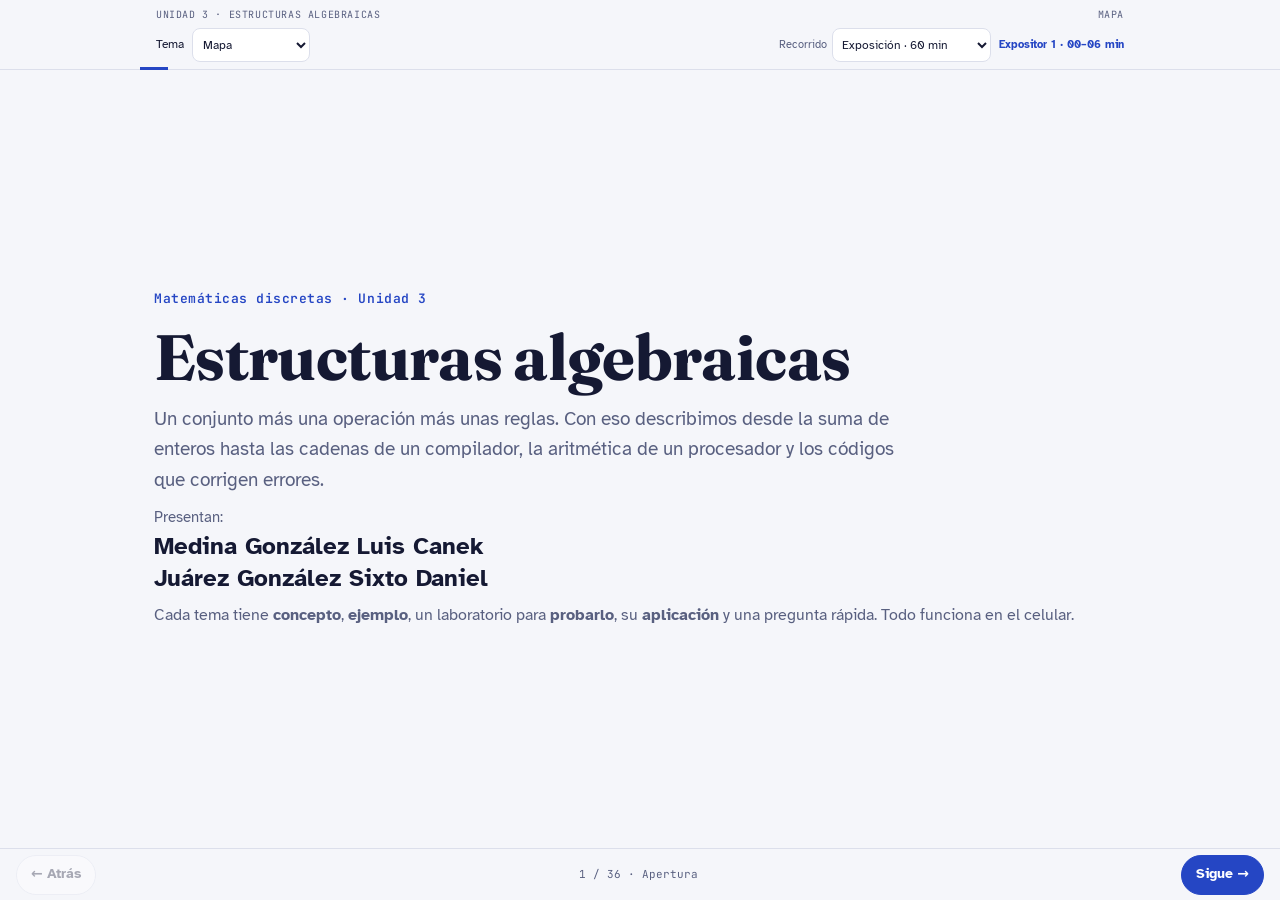
==== commit de3ff9dd: "Nombres con acento, más grandes y en una pantalla final de integrantes Juárez González Sixto Daniel " ====
--- a/index.html
+++ b/index.html
@@ -274,9 +274,9 @@
 .deck-bar .deck-btn:disabled{opacity:.35;cursor:default}
 .deck-bar .deck-info{min-width:0;flex:1;text-align:center;font-family:var(--f-mono);font-size:12.5px;color:var(--muted);white-space:nowrap;overflow:hidden;text-overflow:ellipsis}
 .authors{font-size:15px;color:var(--muted);display:flex;flex-direction:column;gap:2px;margin:0}
-.authors b{color:var(--ink);font-weight:700}
-@media (max-height:700px){.authors{font-size:13px;gap:0;line-height:1.3}.authors span{display:none}}
-@media (max-height:600px){.authors{font-size:12px;line-height:1.2;margin-top:-12px}}
+.authors b{color:var(--ink);font-weight:700;font-size:clamp(19px,4.6vw,24px);line-height:1.25}
+@media (max-height:700px){.authors{gap:0;line-height:1.3}.authors span{display:none}.authors b{font-size:17px}}
+@media (max-height:600px){.authors{margin-top:-14px}.authors b{font-size:14px;line-height:1.15}}
 footer{padding-block:40px 60px;border-top:1px solid var(--line);color:var(--muted);font-size:14px}
 </style>
 
@@ -329,7 +329,7 @@
   <p class="eyebrow">Matemáticas discretas · Unidad 3</p>
   <h1>Estructuras algebraicas</h1>
   <p class="lead">Un conjunto más una operación más unas reglas. Con eso describimos desde la suma de enteros hasta las cadenas de un compilador, la aritmética de un procesador y los códigos que corrigen errores.</p>
-  <p class="authors"><span>Presentan:</span><b>Medina González Luis Canek</b><b>Juarez Gonzalez Sixto Daniel</b></p>
+  <p class="authors"><span>Presentan:</span><b>Medina González Luis Canek</b><b>Juárez González Sixto Daniel</b></p>
   <div class="block">
     <div class="structure-map" id="onionWrap">
       <p class="tag">Mapa · fíjate en las operaciones</p>
--- a/assets/pantalla.css
+++ b/assets/pantalla.css
@@ -186,3 +186,9 @@
  .learning-game[data-game="4"] .game-stage.has-visual .vote-options{grid-template-columns:repeat(3,minmax(0,1fr))}
  .learning-game[data-game="4"] .vote-option{flex-direction:column;gap:4px;text-align:center;font-size:12px;padding:5px 3px}
 }
+
+/* Pantalla final: integrantes */
+.credits-final{display:flex;flex-direction:column;align-items:center;justify-content:center;text-align:center;gap:14px;min-height:100%}
+.credits-final h2{font-family:var(--f-display);font-size:clamp(40px,10vw,72px);line-height:1}
+.credits-final .credits-sub{color:var(--muted);font-size:clamp(15px,3.8vw,19px);margin:0}
+.credits-final .credits-names{display:flex;flex-direction:column;gap:10px;margin:0;font-size:clamp(22px,5.8vw,36px);font-weight:700;line-height:1.2;color:var(--ink)}
